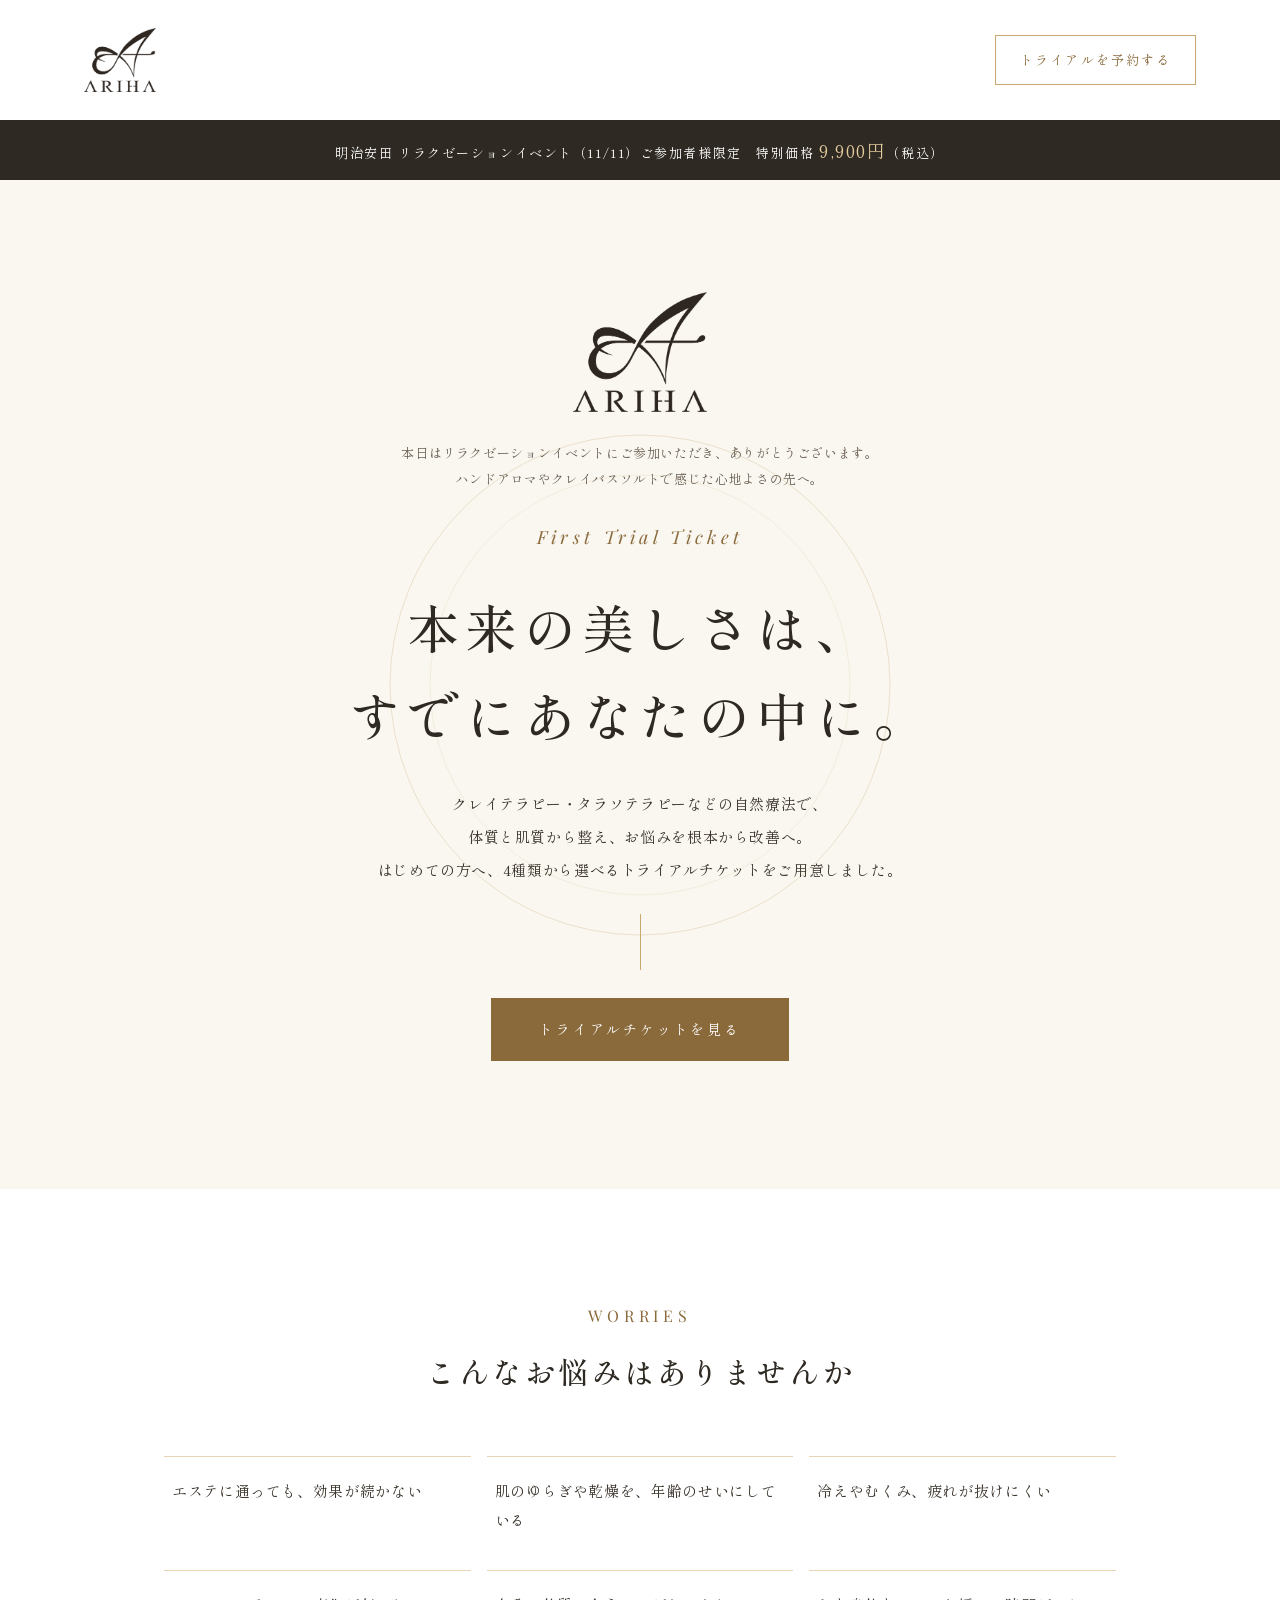
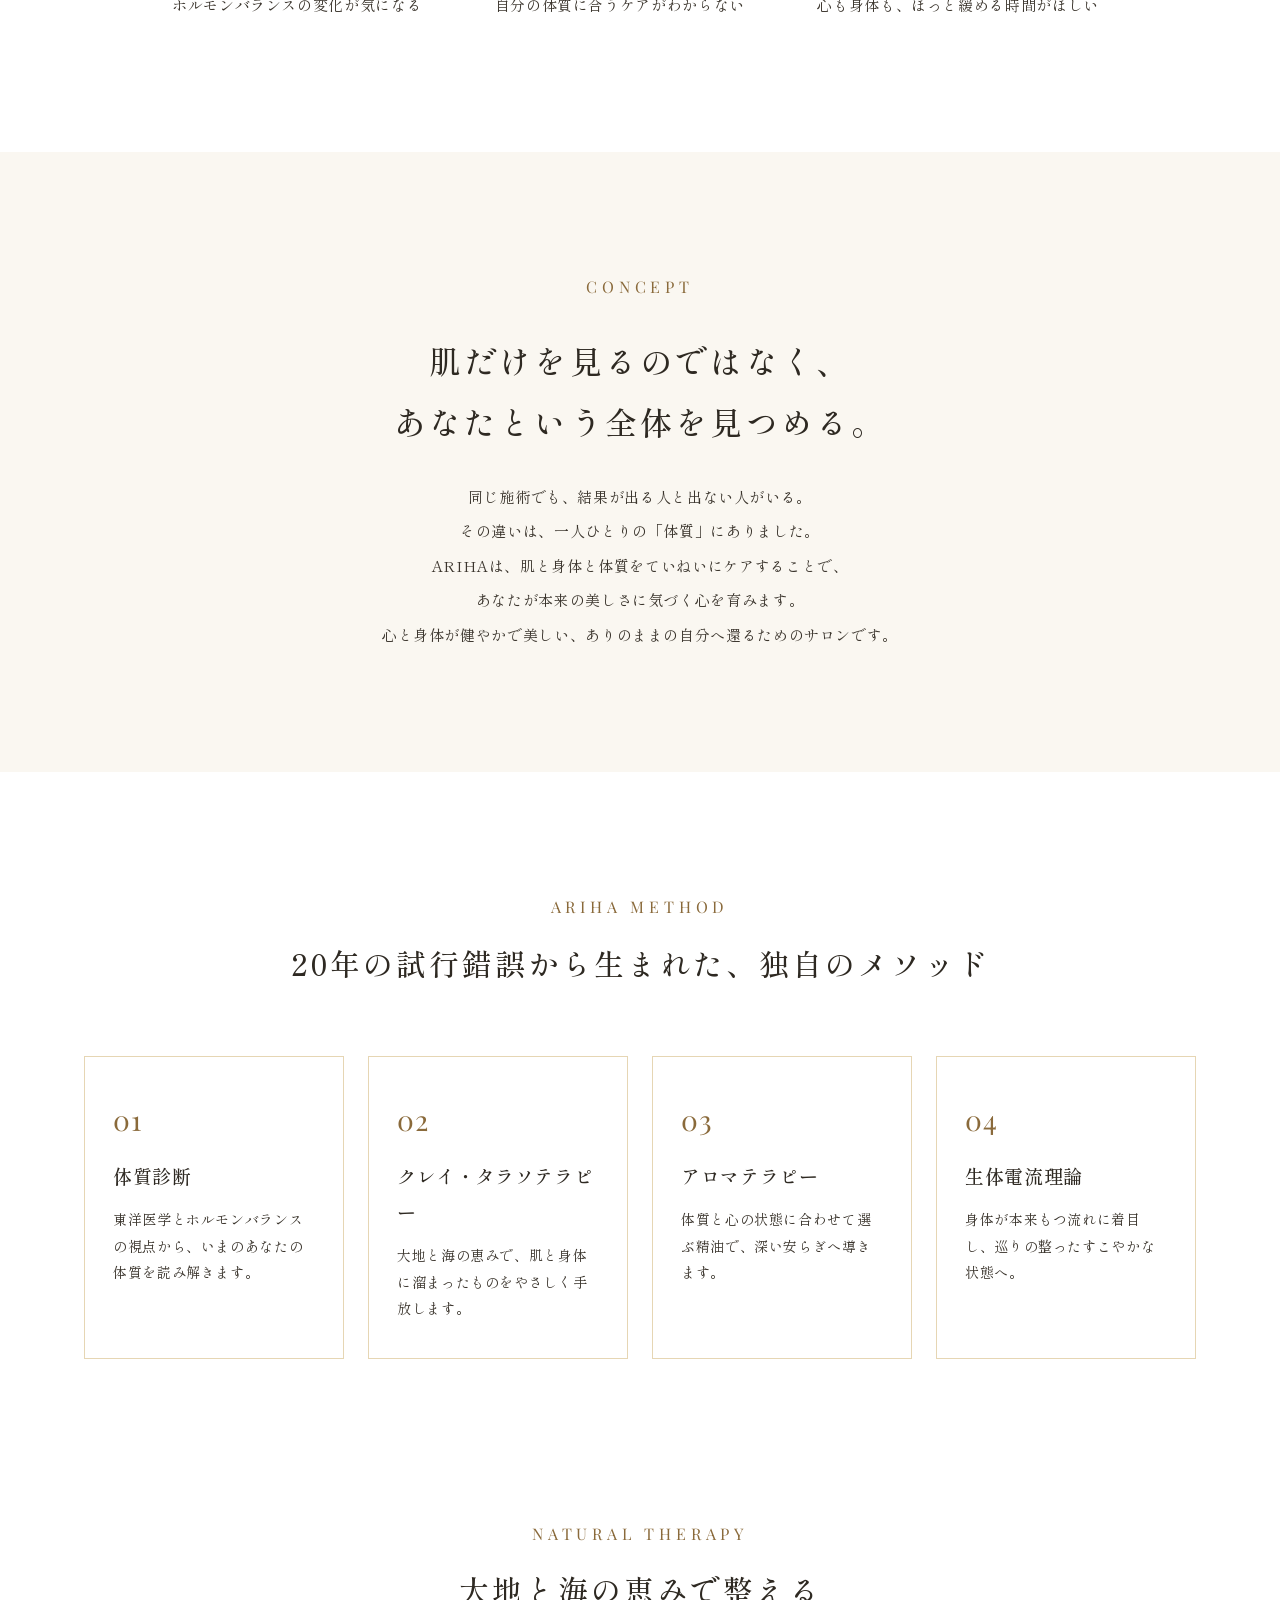
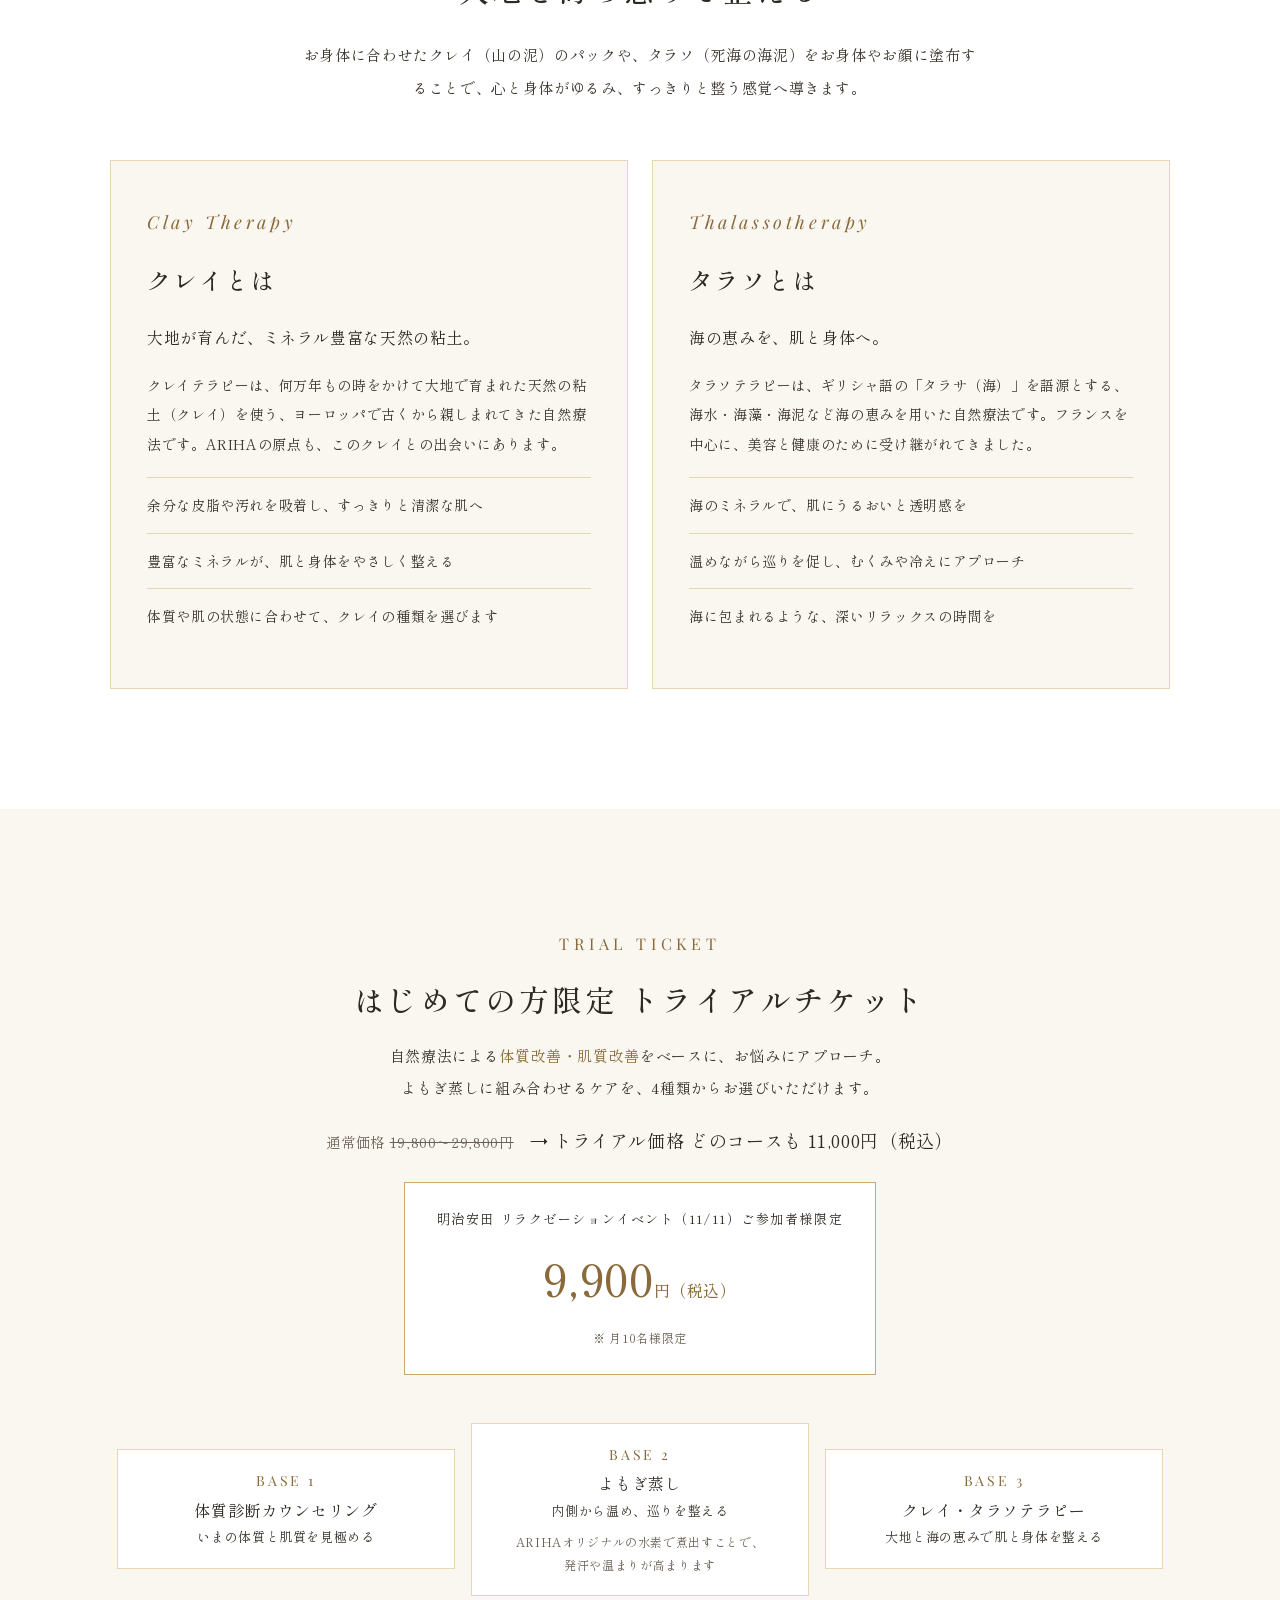
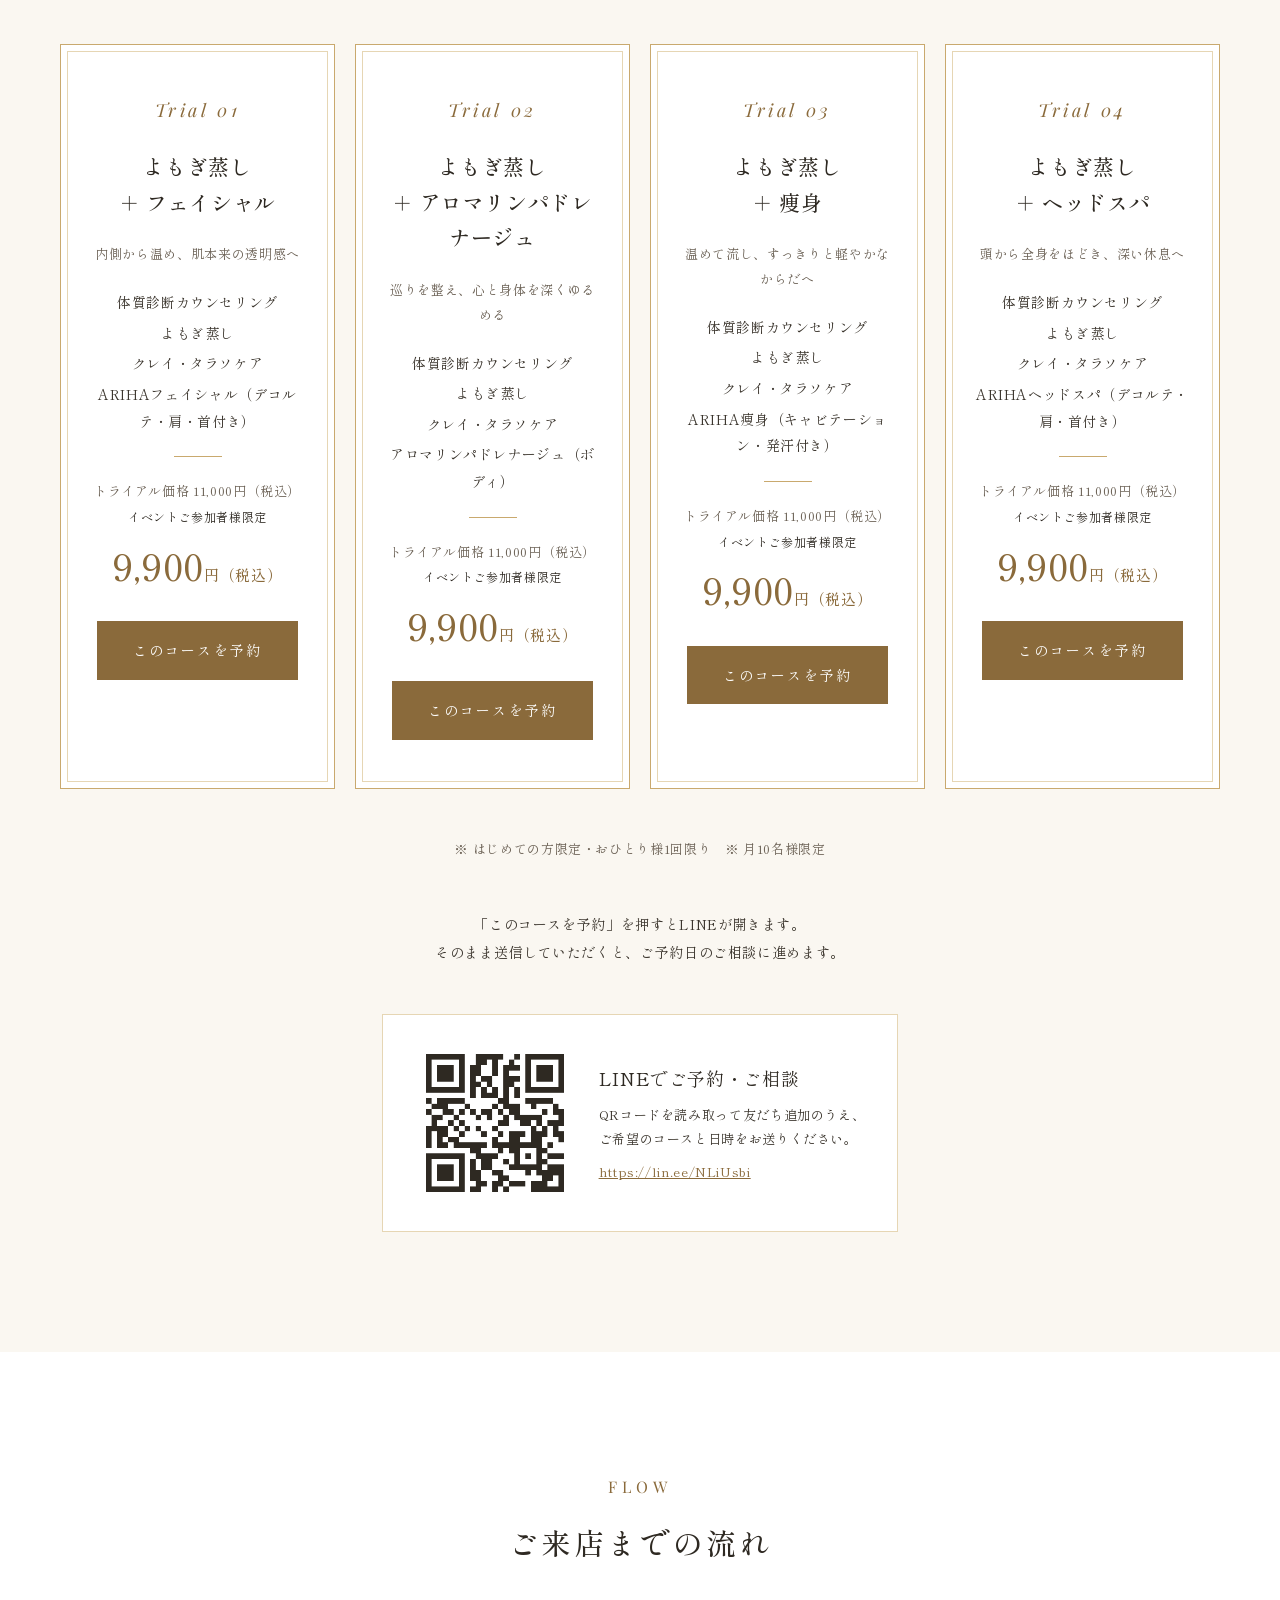
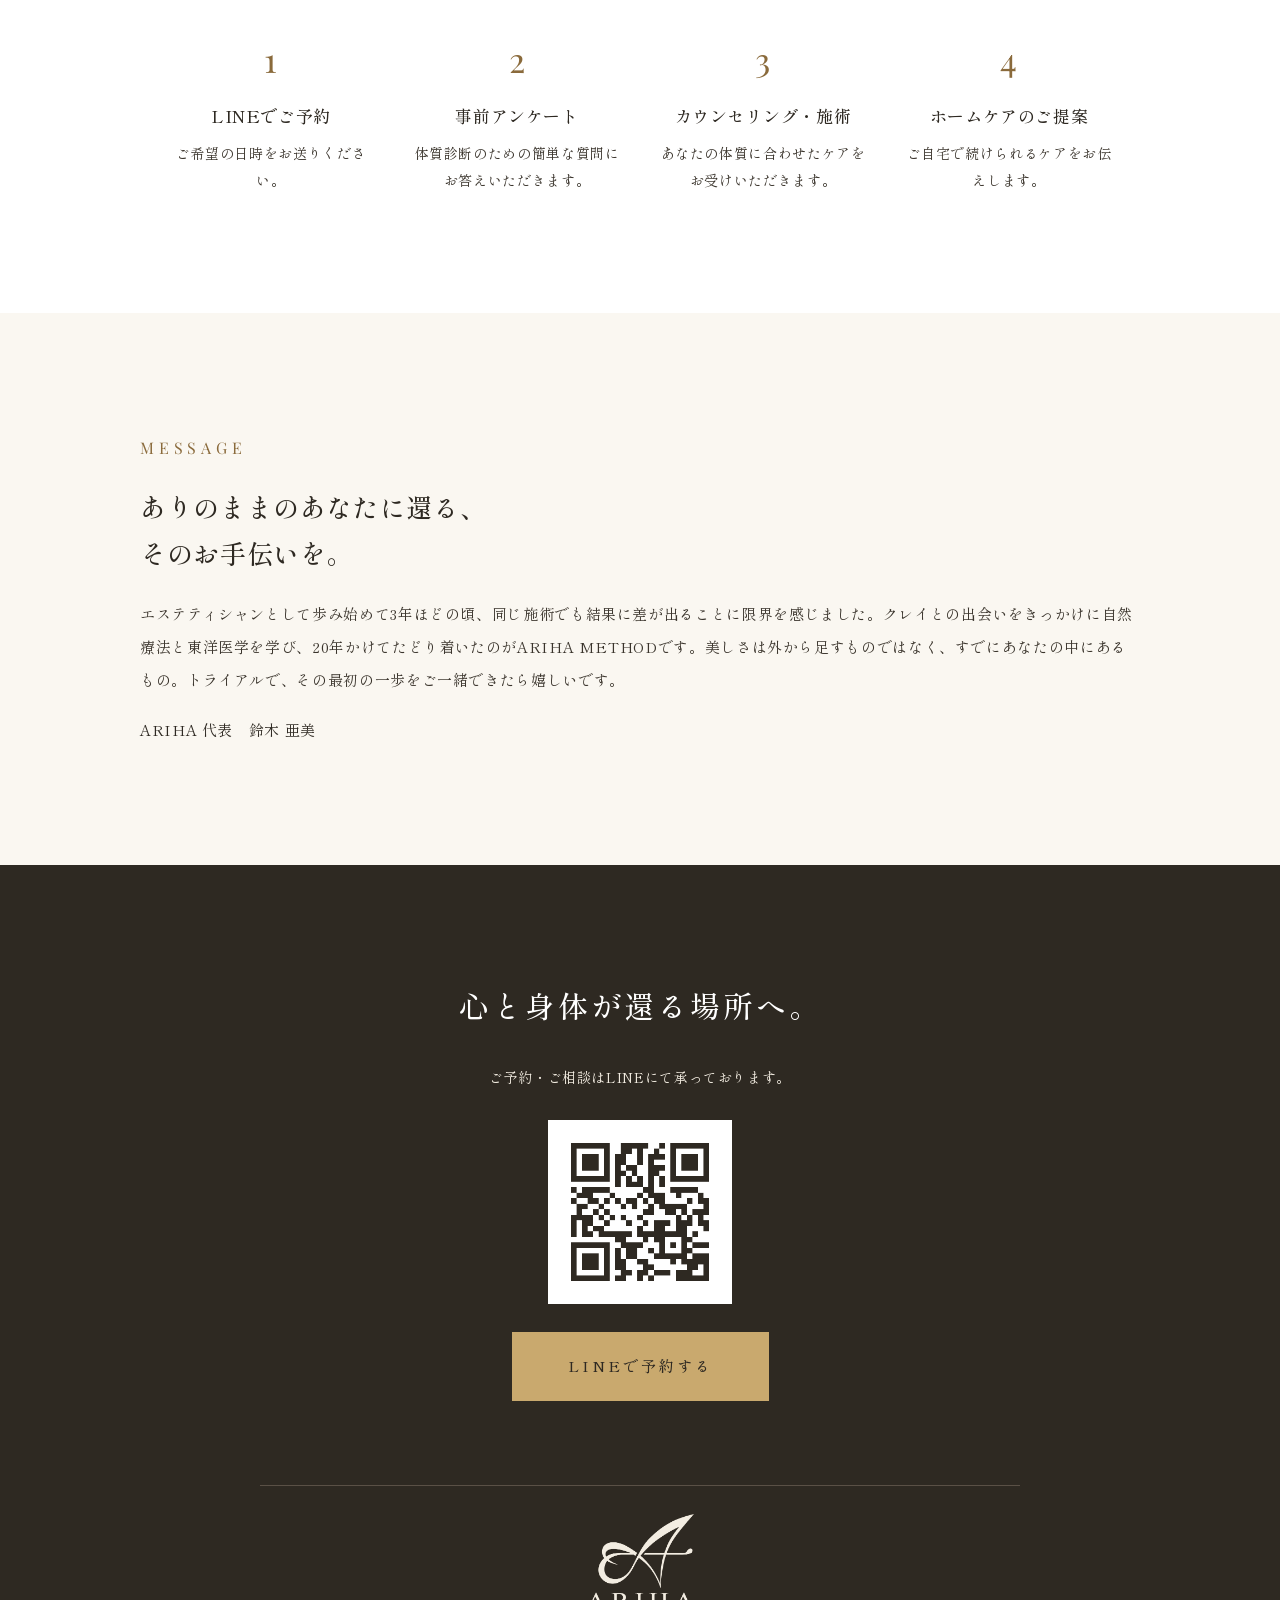
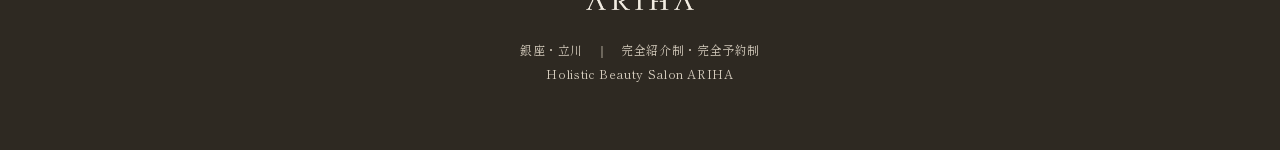
==== trial/index.html @ eb005305 "Trial LP: add yomogi hydrogen note Co-Authored-By: Claude Opus 5.5 <noreply@anthropic.com> Claude-Se" ====
<!doctype html>
<html lang="ja">
<head>
<meta charset="utf-8">
<meta name="viewport" content="width=device-width, initial-scale=1">
<meta name="robots" content="noindex">
<title>ARIHA トライアルチケット｜よもぎ蒸し＆トリートメント</title>
<meta name="description" content="クレイテラピー・タラソテラピーなどの自然療法で体質と肌質から整える、ホリスティックビューティーサロンARIHAのトライアルチケット。">
<link rel="preconnect" href="https://fonts.googleapis.com">
<link rel="stylesheet" href="https://fonts.googleapis.com/css2?family=Playfair+Display:ital,wght@0,400;0,500;1,400&amp;family=Shippori+Mincho:wght@400;500;600&amp;family=Noto+Sans+JP:wght@300;400;500&amp;display=swap">
<style>
body{margin:0;background:#FFFFFF}
a{color:#8A6A3B}a:hover{color:#6E5430}
</style>
<style>html{scroll-behavior:smooth}img{max-width:100%}</style>
</head>
<body>
<div style="width: 100%; background: #FFFFFF; color: #3A342C; font-family: 'Shippori Mincho', serif; font-weight: 400; line-height: 1.9; letter-spacing: 0.04em">

<!-- Header -->
<header style="display: flex; justify-content: space-between; align-items: center; flex-wrap: wrap; gap: 16px; max-width: 1160px; margin: 0 auto; padding: 28px 24px; box-sizing: border-box">
<img src="logo-warmblack.png" alt="ARIHA" style="height: 64px; width: auto">
<a href="#ticket" style="font-size: 13px; letter-spacing: 0.16em; text-decoration: none; color: #8A6A3B; border: 1px solid #C9A96E; padding: 12px 24px; min-height: 44px; box-sizing: border-box; display: inline-flex; align-items: center">トライアルを予約する</a>
</header>

<!-- Event band -->
<div style="background: #2E2922; color: #FFFFFF; padding: 14px 24px; text-align: center; font-size: 13px; letter-spacing: 0.12em; line-height: 1.8">明治安田 リラクゼーションイベント（11/11）ご参加者様限定　特別価格 <span style="font-family: 'Shippori Mincho', serif; font-size: 18px; color: #E3CC9C">9,900円</span>（税込）</div>

<!-- Hero -->
<section style="background: #FAF7F1; padding: 112px 24px 128px; text-align: center; position: relative; overflow: hidden">
<svg aria-hidden="true" width="520" height="520" viewBox="0 0 520 520" style="position: absolute; left: 50%; top: 50%; transform: translate(-50%, -50%); opacity: 0.55">
<circle cx="260" cy="260" r="250" fill="none" stroke="#D9C49A" stroke-width="0.8"></circle>
<circle cx="260" cy="260" r="210" fill="none" stroke="#E6D6B4" stroke-width="0.6"></circle>
</svg>
<div style="position: relative; display: flex; flex-direction: column; align-items: center; gap: 28px; max-width: 760px; margin: 0 auto">
<img src="logo-warmblack.png" alt="" aria-hidden="true" style="height: 120px; width: auto">
<p style="margin: 0; font-size: 13px; line-height: 2; color: #6B6155">本日はリラクゼーションイベントにご参加いただき、ありがとうございます。<br>ハンドアロマやクレイバスソルトで感じた心地よさの先へ。</p>
<p style="margin: 0; font-family: 'Playfair Display', serif; font-style: italic; font-size: 18px; letter-spacing: 0.24em; color: #8A6A3B">First Trial Ticket</p>
<h1 style="margin: 0; font-family: 'Shippori Mincho', serif; font-weight: 500; font-size: clamp(30px, 5vw, 52px); line-height: 1.7; letter-spacing: 0.12em; color: #2E2922">本来の美しさは、<br>すでにあなたの中に。</h1>
<p style="margin: 0; font-size: 15px; line-height: 2.2; max-width: 560px">クレイテラピー・タラソテラピーなどの自然療法で、<br>体質と肌質から整え、お悩みを根本から改善へ。<br>はじめての方へ、4種類から選べるトライアルチケットをご用意しました。</p>
<div style="width: 1px; height: 56px; background: #C9A96E"></div>
<a href="#ticket" style="background: #8A6A3B; color: #FFFFFF; text-decoration: none; font-size: 14px; letter-spacing: 0.2em; padding: 18px 48px; min-height: 44px; box-sizing: border-box; display: inline-flex; align-items: center">トライアルチケットを見る</a>
</div>
</section>

<!-- Worries -->
<section style="padding: 112px 24px; max-width: 1000px; margin: 0 auto; box-sizing: border-box">
<div style="text-align: center; display: flex; flex-direction: column; align-items: center; gap: 12px; margin-bottom: 56px">
<p style="margin: 0; font-family: 'Playfair Display', serif; font-size: 16px; letter-spacing: 0.3em; color: #8A6A3B">WORRIES</p>
<h2 style="margin: 0; font-family: 'Shippori Mincho', serif; font-weight: 500; font-size: clamp(22px, 3vw, 30px); letter-spacing: 0.1em; color: #2E2922">こんなお悩みはありませんか</h2>
</div>
<div style="display: grid; grid-template-columns: repeat(auto-fit, minmax(260px, 1fr)); gap: 16px">
<div style="border-top: 1px solid #E6D6B4; padding: 20px 8px; font-size: 15px">エステに通っても、効果が続かない</div>
<div style="border-top: 1px solid #E6D6B4; padding: 20px 8px; font-size: 15px">肌のゆらぎや乾燥を、年齢のせいにしている</div>
<div style="border-top: 1px solid #E6D6B4; padding: 20px 8px; font-size: 15px">冷えやむくみ、疲れが抜けにくい</div>
<div style="border-top: 1px solid #E6D6B4; padding: 20px 8px; font-size: 15px">ホルモンバランスの変化が気になる</div>
<div style="border-top: 1px solid #E6D6B4; padding: 20px 8px; font-size: 15px">自分の体質に合うケアがわからない</div>
<div style="border-top: 1px solid #E6D6B4; padding: 20px 8px; font-size: 15px">心も身体も、ほっと緩める時間がほしい</div>
</div>
</section>

<!-- Concept -->
<section style="background: #FAF7F1; padding: 120px 24px">
<div style="max-width: 760px; margin: 0 auto; text-align: center; display: flex; flex-direction: column; align-items: center; gap: 28px">
<p style="margin: 0; font-family: 'Playfair Display', serif; font-size: 16px; letter-spacing: 0.3em; color: #8A6A3B">CONCEPT</p>
<h2 style="margin: 0; font-family: 'Shippori Mincho', serif; font-weight: 500; font-size: clamp(22px, 3vw, 32px); line-height: 1.9; letter-spacing: 0.1em; color: #2E2922">肌だけを見るのではなく、<br>あなたという全体を見つめる。</h2>
<p style="margin: 0; font-size: 15px; line-height: 2.3">同じ施術でも、結果が出る人と出ない人がいる。<br>その違いは、一人ひとりの「体質」にありました。<br>ARIHAは、肌と身体と体質をていねいにケアすることで、<br>あなたが本来の美しさに気づく心を育みます。<br>心と身体が健やかで美しい、ありのままの自分へ還るためのサロンです。</p>
</div>
</section>

<!-- Method -->
<section style="padding: 120px 24px; max-width: 1160px; margin: 0 auto; box-sizing: border-box">
<div style="text-align: center; display: flex; flex-direction: column; align-items: center; gap: 12px; margin-bottom: 64px">
<p style="margin: 0; font-family: 'Playfair Display', serif; font-size: 16px; letter-spacing: 0.3em; color: #8A6A3B">ARIHA METHOD</p>
<h2 style="margin: 0; font-family: 'Shippori Mincho', serif; font-weight: 500; font-size: clamp(22px, 3vw, 30px); letter-spacing: 0.1em; color: #2E2922">20年の試行錯誤から生まれた、独自のメソッド</h2>
</div>
<div style="display: grid; grid-template-columns: repeat(auto-fit, minmax(240px, 1fr)); gap: 24px">
<div style="border: 1px solid #E6D6B4; padding: 36px 28px; display: flex; flex-direction: column; gap: 12px">
<p style="margin: 0; font-family: 'Playfair Display', serif; font-size: 28px; color: #8A6A3B">01</p>
<h3 style="margin: 0; font-family: 'Shippori Mincho', serif; font-weight: 500; font-size: 19px; color: #2E2922">体質診断</h3>
<p style="margin: 0; font-size: 14px">東洋医学とホルモンバランスの視点から、いまのあなたの体質を読み解きます。</p>
</div>
<div style="border: 1px solid #E6D6B4; padding: 36px 28px; display: flex; flex-direction: column; gap: 12px">
<p style="margin: 0; font-family: 'Playfair Display', serif; font-size: 28px; color: #8A6A3B">02</p>
<h3 style="margin: 0; font-family: 'Shippori Mincho', serif; font-weight: 500; font-size: 19px; color: #2E2922">クレイ・タラソテラピー</h3>
<p style="margin: 0; font-size: 14px">大地と海の恵みで、肌と身体に溜まったものをやさしく手放します。</p>
</div>
<div style="border: 1px solid #E6D6B4; padding: 36px 28px; display: flex; flex-direction: column; gap: 12px">
<p style="margin: 0; font-family: 'Playfair Display', serif; font-size: 28px; color: #8A6A3B">03</p>
<h3 style="margin: 0; font-family: 'Shippori Mincho', serif; font-weight: 500; font-size: 19px; color: #2E2922">アロマテラピー</h3>
<p style="margin: 0; font-size: 14px">体質と心の状態に合わせて選ぶ精油で、深い安らぎへ導きます。</p>
</div>
<div style="border: 1px solid #E6D6B4; padding: 36px 28px; display: flex; flex-direction: column; gap: 12px">
<p style="margin: 0; font-family: 'Playfair Display', serif; font-size: 28px; color: #8A6A3B">04</p>
<h3 style="margin: 0; font-family: 'Shippori Mincho', serif; font-weight: 500; font-size: 19px; color: #2E2922">生体電流理論</h3>
<p style="margin: 0; font-size: 14px">身体が本来もつ流れに着目し、巡りの整ったすこやかな状態へ。</p>
</div>
</div>
</section>

<!-- Natural therapy -->
<section style="background: #FFFFFF; padding: 40px 24px 120px">
<div style="max-width: 1060px; margin: 0 auto; display: flex; flex-direction: column; gap: 56px">
<div style="text-align: center; display: flex; flex-direction: column; align-items: center; gap: 12px">
<p style="margin: 0; font-family: 'Playfair Display', serif; font-size: 16px; letter-spacing: 0.3em; color: #8A6A3B">NATURAL THERAPY</p>
<h2 style="margin: 0; font-family: 'Shippori Mincho', serif; font-weight: 500; font-size: clamp(22px, 3vw, 30px); letter-spacing: 0.1em; color: #2E2922">大地と海の恵みで整える</h2>
<p style="margin: 8px 0 0; font-size: 15px; line-height: 2.2; max-width: 680px">お身体に合わせたクレイ（山の泥）のパックや、タラソ（死海の海泥）をお身体やお顔に塗布することで、心と身体がゆるみ、すっきりと整う感覚へ導きます。</p>
</div>
<div style="display: flex; flex-wrap: wrap; gap: 24px">
<div style="flex: 1 1 320px; min-width: 0; border: 1px solid #E6D6B4; background: #FAF7F1; padding: 44px 36px; box-sizing: border-box; display: flex; flex-direction: column; gap: 18px">
<p style="margin: 0; font-family: 'Playfair Display', serif; font-style: italic; font-size: 18px; letter-spacing: 0.2em; color: #8A6A3B">Clay Therapy</p>
<h3 style="margin: 0; font-family: 'Shippori Mincho', serif; font-weight: 500; font-size: 24px; letter-spacing: 0.08em; color: #2E2922">クレイとは</h3>
<p style="margin: 0; font-family: 'Shippori Mincho', serif; font-size: 16px; line-height: 2; color: #2E2922">大地が育んだ、ミネラル豊富な天然の粘土。</p>
<p style="margin: 0; font-size: 14px; line-height: 2.1">クレイテラピーは、何万年もの時をかけて大地で育まれた天然の粘土（クレイ）を使う、ヨーロッパで古くから親しまれてきた自然療法です。ARIHAの原点も、このクレイとの出会いにあります。</p>
<ul style="margin: 0; padding: 0; list-style: none">
<li style="padding: 14px 0; border-top: 1px solid #E6D6B4; font-size: 14px">余分な皮脂や汚れを吸着し、すっきりと清潔な肌へ</li>
<li style="padding: 14px 0; border-top: 1px solid #E6D6B4; font-size: 14px">豊富なミネラルが、肌と身体をやさしく整える</li>
<li style="padding: 14px 0; border-top: 1px solid #E6D6B4; font-size: 14px">体質や肌の状態に合わせて、クレイの種類を選びます</li>
</ul>
</div>
<div style="flex: 1 1 320px; min-width: 0; border: 1px solid #E6D6B4; background: #FAF7F1; padding: 44px 36px; box-sizing: border-box; display: flex; flex-direction: column; gap: 18px">
<p style="margin: 0; font-family: 'Playfair Display', serif; font-style: italic; font-size: 18px; letter-spacing: 0.2em; color: #8A6A3B">Thalassotherapy</p>
<h3 style="margin: 0; font-family: 'Shippori Mincho', serif; font-weight: 500; font-size: 24px; letter-spacing: 0.08em; color: #2E2922">タラソとは</h3>
<p style="margin: 0; font-family: 'Shippori Mincho', serif; font-size: 16px; line-height: 2; color: #2E2922">海の恵みを、肌と身体へ。</p>
<p style="margin: 0; font-size: 14px; line-height: 2.1">タラソテラピーは、ギリシャ語の「タラサ（海）」を語源とする、海水・海藻・海泥など海の恵みを用いた自然療法です。フランスを中心に、美容と健康のために受け継がれてきました。</p>
<ul style="margin: 0; padding: 0; list-style: none">
<li style="padding: 14px 0; border-top: 1px solid #E6D6B4; font-size: 14px">海のミネラルで、肌にうるおいと透明感を</li>
<li style="padding: 14px 0; border-top: 1px solid #E6D6B4; font-size: 14px">温めながら巡りを促し、むくみや冷えにアプローチ</li>
<li style="padding: 14px 0; border-top: 1px solid #E6D6B4; font-size: 14px">海に包まれるような、深いリラックスの時間を</li>
</ul>
</div>
</div>
</div>
</section>

<!-- Ticket -->
<section id="ticket" style="background: #FAF7F1; padding: 120px 24px">
<div style="max-width: 1160px; margin: 0 auto; display: flex; flex-direction: column; align-items: center; gap: 48px">
<div style="text-align: center; display: flex; flex-direction: column; align-items: center; gap: 12px">
<p style="margin: 0; font-family: 'Playfair Display', serif; font-size: 16px; letter-spacing: 0.3em; color: #8A6A3B">TRIAL TICKET</p>
<h2 style="margin: 0; font-family: 'Shippori Mincho', serif; font-weight: 500; font-size: clamp(22px, 3vw, 30px); letter-spacing: 0.1em; color: #2E2922">はじめての方限定 トライアルチケット</h2>
<p style="margin: 0; font-size: 15px; line-height: 2.1; text-align: center">自然療法による<span style="color: #8A6A3B">体質改善・肌質改善</span>をベースに、お悩みにアプローチ。<br>よもぎ蒸しに組み合わせるケアを、4種類からお選びいただけます。</p>
<div style="display: flex; flex-wrap: wrap; justify-content: center; align-items: baseline; gap: 8px 16px; margin-top: 8px">
<span style="font-size: 14px; color: #6B6155">通常価格 <span style="text-decoration: line-through">19,800〜29,800円</span></span>
<span style="font-family: 'Shippori Mincho', serif; font-size: 18px; color: #2E2922">→ トライアル価格 どのコースも 11,000円（税込）</span>
</div>
<div style="background: #FFFFFF; border: 1px solid #C9A96E; padding: 24px 32px; margin-top: 12px; display: flex; flex-direction: column; align-items: center; gap: 6px">
<span style="font-size: 13px; letter-spacing: 0.12em; color: #2E2922">明治安田 リラクゼーションイベント（11/11）ご参加者様限定</span>
<span style="font-family: 'Shippori Mincho', serif; font-size: 44px; font-weight: 500; color: #8A6A3B">9,900<span style="font-size: 16px">円（税込）</span></span>
<span style="font-size: 12px; color: #6B6155">※ 月10名様限定</span>
</div>
</div>
<div style="width: 100%; display: flex; flex-wrap: wrap; justify-content: center; align-items: center; gap: 16px">
<div style="background: #FFFFFF; border: 1px solid #E6D6B4; padding: 18px 28px; text-align: center; flex: 1 1 200px; max-width: 280px"><p style="margin: 0; font-family: 'Playfair Display', serif; font-size: 14px; letter-spacing: 0.2em; color: #8A6A3B">BASE 1</p><p style="margin: 0; font-family: 'Shippori Mincho', serif; font-size: 16px; color: #2E2922">体質診断カウンセリング</p><p style="margin: 0; font-size: 13px">いまの体質と肌質を見極める</p></div>
<div style="background: #FFFFFF; border: 1px solid #E6D6B4; padding: 18px 28px; text-align: center; flex: 1 1 200px; max-width: 280px"><p style="margin: 0; font-family: 'Playfair Display', serif; font-size: 14px; letter-spacing: 0.2em; color: #8A6A3B">BASE 2</p><p style="margin: 0; font-family: 'Shippori Mincho', serif; font-size: 16px; color: #2E2922">よもぎ蒸し</p><p style="margin: 0; font-size: 13px">内側から温め、巡りを整える</p><p style="margin: 8px 0 0; font-size: 12px; line-height: 1.9; color: #6B6155">ARIHAオリジナルの水素で煮出すことで、<br>発汗や温まりが高まります</p></div>
<div style="background: #FFFFFF; border: 1px solid #E6D6B4; padding: 18px 28px; text-align: center; flex: 1 1 200px; max-width: 280px"><p style="margin: 0; font-family: 'Playfair Display', serif; font-size: 14px; letter-spacing: 0.2em; color: #8A6A3B">BASE 3</p><p style="margin: 0; font-family: 'Shippori Mincho', serif; font-size: 16px; color: #2E2922">クレイ・タラソテラピー</p><p style="margin: 0; font-size: 13px">大地と海の恵みで肌と身体を整える</p></div>
</div>
<div style="width: 100%; display: grid; grid-template-columns: repeat(auto-fit, minmax(240px, 1fr)); gap: 20px">
<div style="background: #FFFFFF; border: 1px solid #C9A96E; outline: 1px solid #E6D6B4; outline-offset: -8px; padding: 48px 28px; box-sizing: border-box; display: flex; flex-direction: column; align-items: center; gap: 22px; text-align: center">
<p style="margin: 0; font-family: 'Playfair Display', serif; font-style: italic; font-size: 18px; letter-spacing: 0.2em; color: #8A6A3B">Trial 01</p>
<h3 style="margin: 0; font-family: 'Shippori Mincho', serif; font-weight: 500; font-size: 21px; line-height: 1.7; color: #2E2922">よもぎ蒸し<br>＋ フェイシャル</h3>
<p style="margin: 0; font-size: 13px; color: #6B6155">内側から温め、肌本来の透明感へ</p>
<div style="display: flex; flex-direction: column; gap: 4px; font-size: 14px">
<span>体質診断カウンセリング</span>
<span>よもぎ蒸し</span>
<span>クレイ・タラソケア</span>
<span>ARIHAフェイシャル（デコルテ・肩・首付き）</span>
</div>
<div style="width: 48px; height: 1px; background: #C9A96E"></div>
<div style="display: flex; flex-direction: column; align-items: center; gap: 2px">
<span style="font-size: 13px; color: #6B6155">トライアル価格 11,000円（税込）</span>
<span style="font-size: 12px; color: #2E2922">イベントご参加者様限定</span>
<span style="font-family: 'Shippori Mincho', serif; font-size: 36px; font-weight: 500; color: #8A6A3B">9,900<span style="font-size: 15px">円（税込）</span></span>
</div>
<a href="https://line.me/R/oaMessage/%40oql6655u/?%E3%80%90%E3%83%88%E3%83%A9%E3%82%A4%E3%82%A2%E3%83%AB%E4%BA%88%E7%B4%84%E5%B8%8C%E6%9C%9B%E3%80%91%E3%82%88%E3%82%82%E3%81%8E%E8%92%B8%E3%81%97%EF%BC%8B%E3%83%95%E3%82%A7%E3%82%A4%E3%82%B7%E3%83%A3%E3%83%AB%0A%E3%81%94%E5%B8%8C%E6%9C%9B%E6%97%A5%E6%99%82%EF%BC%9A" style="background: #8A6A3B; color: #FFFFFF; text-decoration: none; font-size: 14px; letter-spacing: 0.16em; padding: 16px 36px; min-height: 44px; box-sizing: border-box; display: inline-flex; align-items: center">このコースを予約</a>
</div>
<div style="background: #FFFFFF; border: 1px solid #C9A96E; outline: 1px solid #E6D6B4; outline-offset: -8px; padding: 48px 28px; box-sizing: border-box; display: flex; flex-direction: column; align-items: center; gap: 22px; text-align: center">
<p style="margin: 0; font-family: 'Playfair Display', serif; font-style: italic; font-size: 18px; letter-spacing: 0.2em; color: #8A6A3B">Trial 02</p>
<h3 style="margin: 0; font-family: 'Shippori Mincho', serif; font-weight: 500; font-size: 21px; line-height: 1.7; color: #2E2922">よもぎ蒸し<br>＋ アロマリンパドレナージュ</h3>
<p style="margin: 0; font-size: 13px; color: #6B6155">巡りを整え、心と身体を深くゆるめる</p>
<div style="display: flex; flex-direction: column; gap: 4px; font-size: 14px">
<span>体質診断カウンセリング</span>
<span>よもぎ蒸し</span>
<span>クレイ・タラソケア</span>
<span>アロマリンパドレナージュ（ボディ）</span>
</div>
<div style="width: 48px; height: 1px; background: #C9A96E"></div>
<div style="display: flex; flex-direction: column; align-items: center; gap: 2px">
<span style="font-size: 13px; color: #6B6155">トライアル価格 11,000円（税込）</span>
<span style="font-size: 12px; color: #2E2922">イベントご参加者様限定</span>
<span style="font-family: 'Shippori Mincho', serif; font-size: 36px; font-weight: 500; color: #8A6A3B">9,900<span style="font-size: 15px">円（税込）</span></span>
</div>
<a href="https://line.me/R/oaMessage/%40oql6655u/?%E3%80%90%E3%83%88%E3%83%A9%E3%82%A4%E3%82%A2%E3%83%AB%E4%BA%88%E7%B4%84%E5%B8%8C%E6%9C%9B%E3%80%91%E3%82%88%E3%82%82%E3%81%8E%E8%92%B8%E3%81%97%EF%BC%8B%E3%82%A2%E3%83%AD%E3%83%9E%E3%83%AA%E3%83%B3%E3%83%91%E3%83%89%E3%83%AC%E3%83%8A%E3%83%BC%E3%82%B8%E3%83%A5%0A%E3%81%94%E5%B8%8C%E6%9C%9B%E6%97%A5%E6%99%82%EF%BC%9A" style="background: #8A6A3B; color: #FFFFFF; text-decoration: none; font-size: 14px; letter-spacing: 0.16em; padding: 16px 36px; min-height: 44px; box-sizing: border-box; display: inline-flex; align-items: center">このコースを予約</a>
</div>
<div style="background: #FFFFFF; border: 1px solid #C9A96E; outline: 1px solid #E6D6B4; outline-offset: -8px; padding: 48px 28px; box-sizing: border-box; display: flex; flex-direction: column; align-items: center; gap: 22px; text-align: center">
<p style="margin: 0; font-family: 'Playfair Display', serif; font-style: italic; font-size: 18px; letter-spacing: 0.2em; color: #8A6A3B">Trial 03</p>
<h3 style="margin: 0; font-family: 'Shippori Mincho', serif; font-weight: 500; font-size: 21px; line-height: 1.7; color: #2E2922">よもぎ蒸し<br>＋ 痩身</h3>
<p style="margin: 0; font-size: 13px; color: #6B6155">温めて流し、すっきりと軽やかなからだへ</p>
<div style="display: flex; flex-direction: column; gap: 4px; font-size: 14px">
<span>体質診断カウンセリング</span>
<span>よもぎ蒸し</span>
<span>クレイ・タラソケア</span>
<span>ARIHA痩身（キャビテーション・発汗付き）</span>
</div>
<div style="width: 48px; height: 1px; background: #C9A96E"></div>
<div style="display: flex; flex-direction: column; align-items: center; gap: 2px">
<span style="font-size: 13px; color: #6B6155">トライアル価格 11,000円（税込）</span>
<span style="font-size: 12px; color: #2E2922">イベントご参加者様限定</span>
<span style="font-family: 'Shippori Mincho', serif; font-size: 36px; font-weight: 500; color: #8A6A3B">9,900<span style="font-size: 15px">円（税込）</span></span>
</div>
<a href="https://line.me/R/oaMessage/%40oql6655u/?%E3%80%90%E3%83%88%E3%83%A9%E3%82%A4%E3%82%A2%E3%83%AB%E4%BA%88%E7%B4%84%E5%B8%8C%E6%9C%9B%E3%80%91%E3%82%88%E3%82%82%E3%81%8E%E8%92%B8%E3%81%97%EF%BC%8B%E7%97%A9%E8%BA%AB%0A%E3%81%94%E5%B8%8C%E6%9C%9B%E6%97%A5%E6%99%82%EF%BC%9A" style="background: #8A6A3B; color: #FFFFFF; text-decoration: none; font-size: 14px; letter-spacing: 0.16em; padding: 16px 36px; min-height: 44px; box-sizing: border-box; display: inline-flex; align-items: center">このコースを予約</a>
</div>
<div style="background: #FFFFFF; border: 1px solid #C9A96E; outline: 1px solid #E6D6B4; outline-offset: -8px; padding: 48px 28px; box-sizing: border-box; display: flex; flex-direction: column; align-items: center; gap: 22px; text-align: center">
<p style="margin: 0; font-family: 'Playfair Display', serif; font-style: italic; font-size: 18px; letter-spacing: 0.2em; color: #8A6A3B">Trial 04</p>
<h3 style="margin: 0; font-family: 'Shippori Mincho', serif; font-weight: 500; font-size: 21px; line-height: 1.7; color: #2E2922">よもぎ蒸し<br>＋ ヘッドスパ</h3>
<p style="margin: 0; font-size: 13px; color: #6B6155">頭から全身をほどき、深い休息へ</p>
<div style="display: flex; flex-direction: column; gap: 4px; font-size: 14px">
<span>体質診断カウンセリング</span>
<span>よもぎ蒸し</span>
<span>クレイ・タラソケア</span>
<span>ARIHAヘッドスパ（デコルテ・肩・首付き）</span>
</div>
<div style="width: 48px; height: 1px; background: #C9A96E"></div>
<div style="display: flex; flex-direction: column; align-items: center; gap: 2px">
<span style="font-size: 13px; color: #6B6155">トライアル価格 11,000円（税込）</span>
<span style="font-size: 12px; color: #2E2922">イベントご参加者様限定</span>
<span style="font-family: 'Shippori Mincho', serif; font-size: 36px; font-weight: 500; color: #8A6A3B">9,900<span style="font-size: 15px">円（税込）</span></span>
</div>
<a href="https://line.me/R/oaMessage/%40oql6655u/?%E3%80%90%E3%83%88%E3%83%A9%E3%82%A4%E3%82%A2%E3%83%AB%E4%BA%88%E7%B4%84%E5%B8%8C%E6%9C%9B%E3%80%91%E3%82%88%E3%82%82%E3%81%8E%E8%92%B8%E3%81%97%EF%BC%8B%E3%83%98%E3%83%83%E3%83%89%E3%82%B9%E3%83%91%0A%E3%81%94%E5%B8%8C%E6%9C%9B%E6%97%A5%E6%99%82%EF%BC%9A" style="background: #8A6A3B; color: #FFFFFF; text-decoration: none; font-size: 14px; letter-spacing: 0.16em; padding: 16px 36px; min-height: 44px; box-sizing: border-box; display: inline-flex; align-items: center">このコースを予約</a>
</div>
</div>
<p style="margin: 0; font-size: 13px; color: #6B6155; text-align: center">※ はじめての方限定・おひとり様1回限り　※ 月10名様限定</p>
<p style="margin: 0; font-size: 14px; text-align: center; line-height: 2">「このコースを予約」を押すとLINEが開きます。<br>そのまま送信していただくと、ご予約日のご相談に進めます。</p>
<div style="background: #FFFFFF; border: 1px solid #E6D6B4; padding: 28px 32px; display: flex; flex-wrap: wrap; align-items: center; justify-content: center; gap: 24px">
<img src="line-qr.png" alt="ARIHA LINE予約用QRコード" style="width: 160px; height: 160px">
<div style="display: flex; flex-direction: column; gap: 8px; text-align: left">
<p style="margin: 0; font-family: 'Shippori Mincho', serif; font-size: 18px; color: #2E2922">LINEでご予約・ご相談</p>
<p style="margin: 0; font-size: 13px">QRコードを読み取って友だち追加のうえ、<br>ご希望のコースと日時をお送りください。</p>
<a href="https://lin.ee/NLiUsbi" style="font-size: 13px">https://lin.ee/NLiUsbi</a>
</div>
</div>
</div>
</section>

<!-- Flow -->
<section style="padding: 120px 24px; max-width: 1000px; margin: 0 auto; box-sizing: border-box">
<div style="text-align: center; display: flex; flex-direction: column; align-items: center; gap: 12px; margin-bottom: 56px">
<p style="margin: 0; font-family: 'Playfair Display', serif; font-size: 16px; letter-spacing: 0.3em; color: #8A6A3B">FLOW</p>
<h2 style="margin: 0; font-family: 'Shippori Mincho', serif; font-weight: 500; font-size: clamp(22px, 3vw, 30px); letter-spacing: 0.1em; color: #2E2922">ご来店までの流れ</h2>
</div>
<div style="display: grid; grid-template-columns: repeat(auto-fit, minmax(200px, 1fr)); gap: 32px">
<div style="display: flex; flex-direction: column; gap: 8px; text-align: center">
<p style="margin: 0; font-family: 'Playfair Display', serif; font-size: 34px; color: #8A6A3B">1</p>
<h3 style="margin: 0; font-family: 'Shippori Mincho', serif; font-weight: 500; font-size: 17px; color: #2E2922">LINEでご予約</h3>
<p style="margin: 0; font-size: 14px">ご希望の日時をお送りください。</p>
</div>
<div style="display: flex; flex-direction: column; gap: 8px; text-align: center">
<p style="margin: 0; font-family: 'Playfair Display', serif; font-size: 34px; color: #8A6A3B">2</p>
<h3 style="margin: 0; font-family: 'Shippori Mincho', serif; font-weight: 500; font-size: 17px; color: #2E2922">事前アンケート</h3>
<p style="margin: 0; font-size: 14px">体質診断のための簡単な質問にお答えいただきます。</p>
</div>
<div style="display: flex; flex-direction: column; gap: 8px; text-align: center">
<p style="margin: 0; font-family: 'Playfair Display', serif; font-size: 34px; color: #8A6A3B">3</p>
<h3 style="margin: 0; font-family: 'Shippori Mincho', serif; font-weight: 500; font-size: 17px; color: #2E2922">カウンセリング・施術</h3>
<p style="margin: 0; font-size: 14px">あなたの体質に合わせたケアをお受けいただきます。</p>
</div>
<div style="display: flex; flex-direction: column; gap: 8px; text-align: center">
<p style="margin: 0; font-family: 'Playfair Display', serif; font-size: 34px; color: #8A6A3B">4</p>
<h3 style="margin: 0; font-family: 'Shippori Mincho', serif; font-weight: 500; font-size: 17px; color: #2E2922">ホームケアのご提案</h3>
<p style="margin: 0; font-size: 14px">ご自宅で続けられるケアをお伝えします。</p>
</div>
</div>
</section>

<!-- Founder -->
<section style="background: #FAF7F1; padding: 120px 24px">
<div style="max-width: 1000px; margin: 0 auto; display: flex; flex-wrap: wrap; gap: 56px; align-items: center">
<div style="flex: 999 1 400px; min-width: 0; display: flex; flex-direction: column; gap: 20px">
<p style="margin: 0; font-family: 'Playfair Display', serif; font-size: 16px; letter-spacing: 0.3em; color: #8A6A3B">MESSAGE</p>
<h2 style="margin: 0; font-family: 'Shippori Mincho', serif; font-weight: 500; font-size: clamp(20px, 2.6vw, 26px); line-height: 1.8; color: #2E2922">ありのままのあなたに還る、<br>そのお手伝いを。</h2>
<p style="margin: 0; font-size: 15px; line-height: 2.2">エステティシャンとして歩み始めて3年ほどの頃、同じ施術でも結果に差が出ることに限界を感じました。クレイとの出会いをきっかけに自然療法と東洋医学を学び、20年かけてたどり着いたのがARIHA METHODです。美しさは外から足すものではなく、すでにあなたの中にあるもの。トライアルで、その最初の一歩をご一緒できたら嬉しいです。</p>
<p style="margin: 0; font-family: 'Shippori Mincho', serif; font-size: 15px; color: #2E2922">ARIHA 代表　鈴木 亜美</p>
</div>
</div>
</section>

<!-- Final CTA + Footer -->
<section style="background: #2E2922; color: #F3EDE2; padding: 112px 24px 64px; text-align: center">
<div style="max-width: 760px; margin: 0 auto; display: flex; flex-direction: column; align-items: center; gap: 28px">
<h2 style="margin: 0; font-family: 'Shippori Mincho', serif; font-weight: 500; font-size: clamp(22px, 3vw, 30px); line-height: 1.9; letter-spacing: 0.1em; color: #FFFFFF">心と身体が還る場所へ。</h2>
<p style="margin: 0; font-size: 14px; line-height: 2.2">ご予約・ご相談はLINEにて承っております。</p>
<img src="line-qr.png" alt="ARIHA LINE予約用QRコード" style="width: 160px; height: 160px; background: #FFFFFF; padding: 12px">
<a href="https://lin.ee/NLiUsbi" style="background: #C9A96E; color: #2E2922; text-decoration: none; font-size: 15px; font-weight: 500; letter-spacing: 0.2em; padding: 20px 56px; min-height: 44px; box-sizing: border-box; display: inline-flex; align-items: center">LINEで予約する</a>
<div style="width: 100%; height: 1px; background: #5A5046; margin-top: 56px"></div>
<img src="logo-cream.png" alt="ARIHA" style="height: 96px; width: auto">
<p style="margin: 0; font-size: 12px; line-height: 2; color: #D8CFC0">銀座・立川　｜　完全紹介制・完全予約制<br>Holistic Beauty Salon ARIHA</p>
</div>
</section>

</div>
</body>
</html>
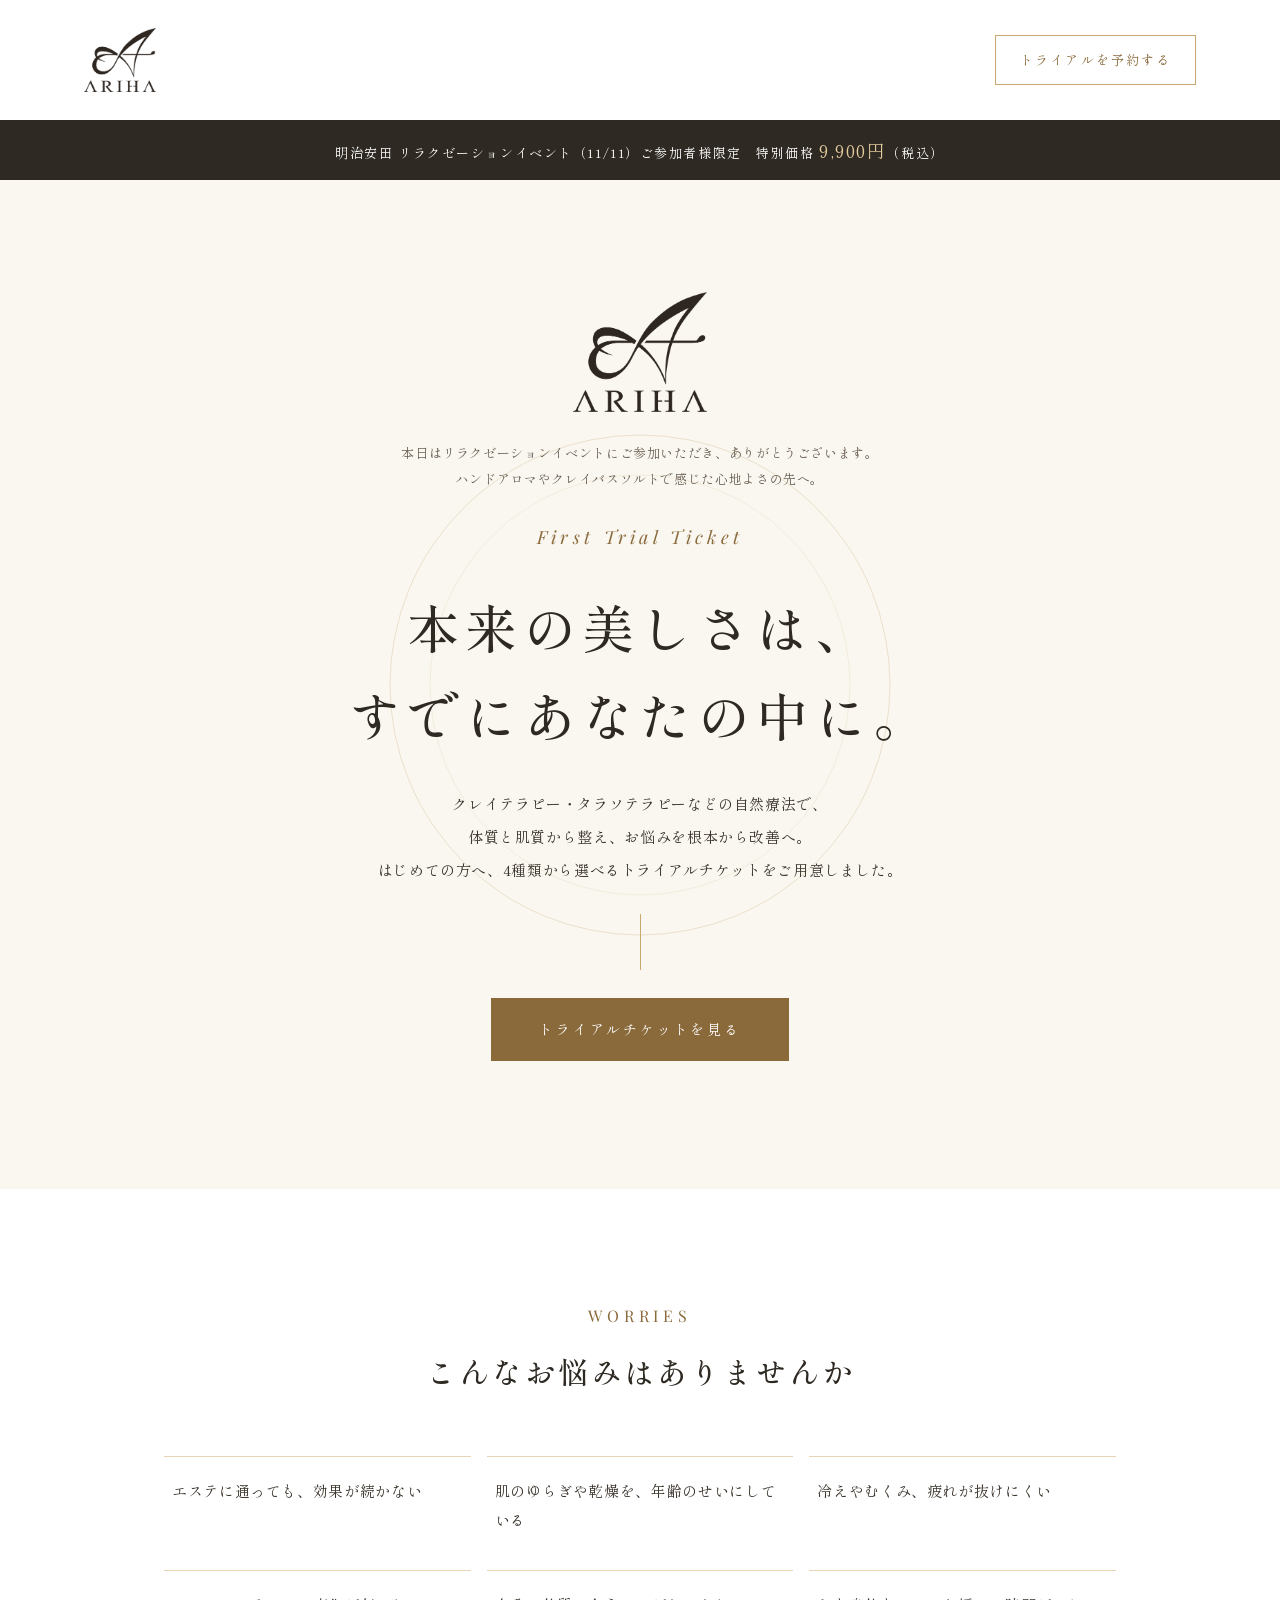
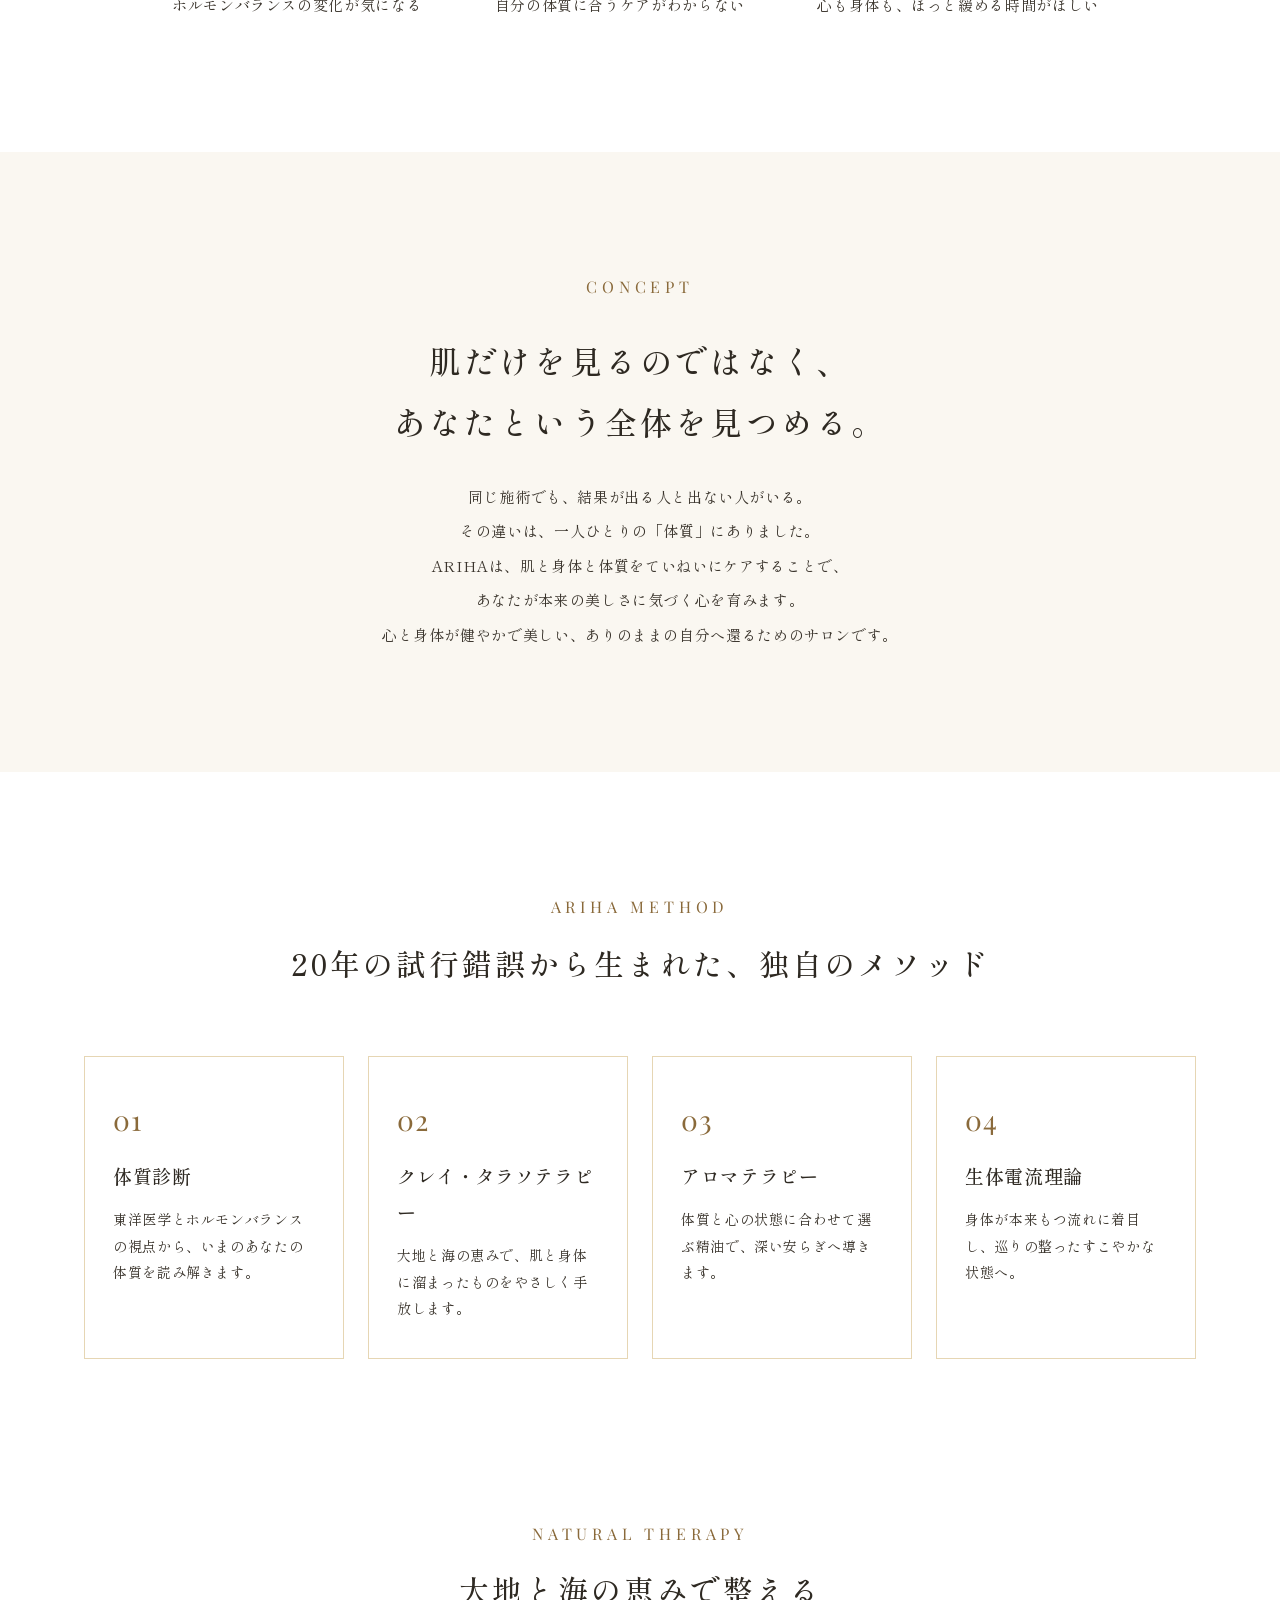
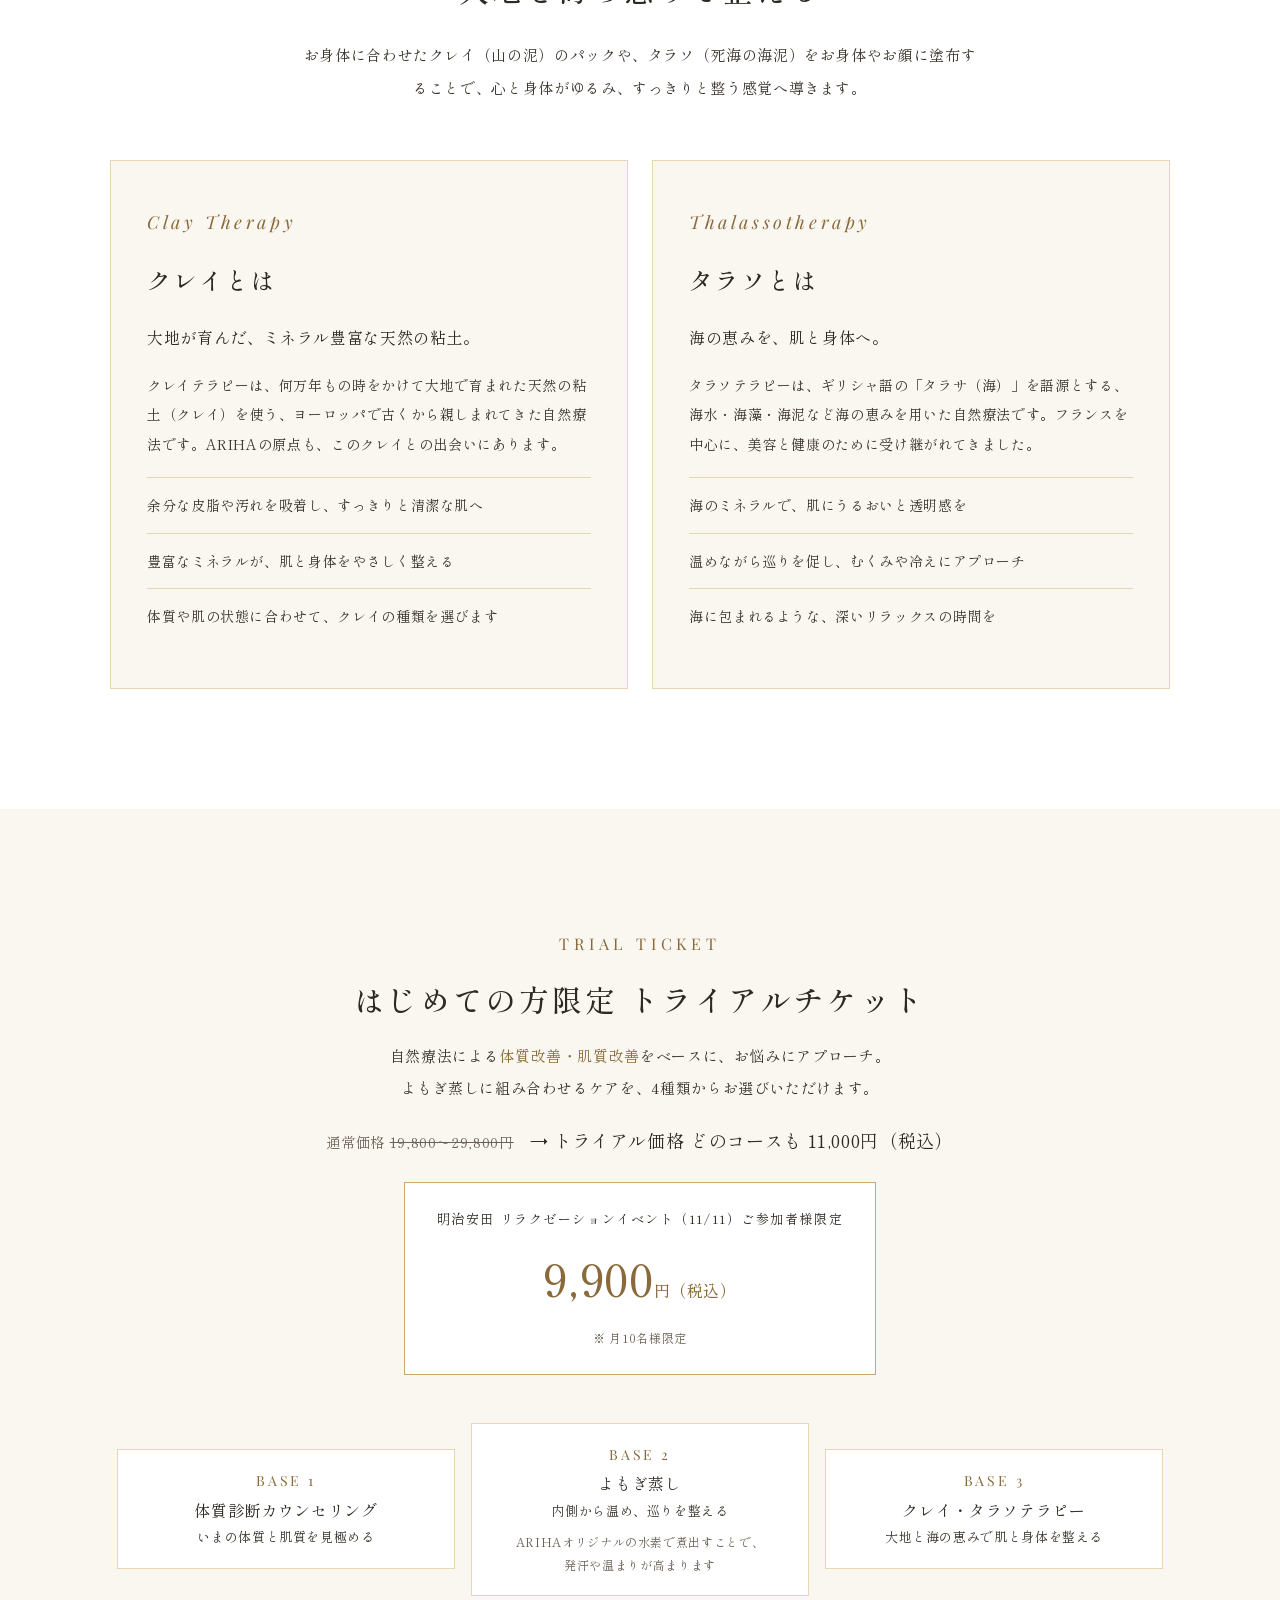
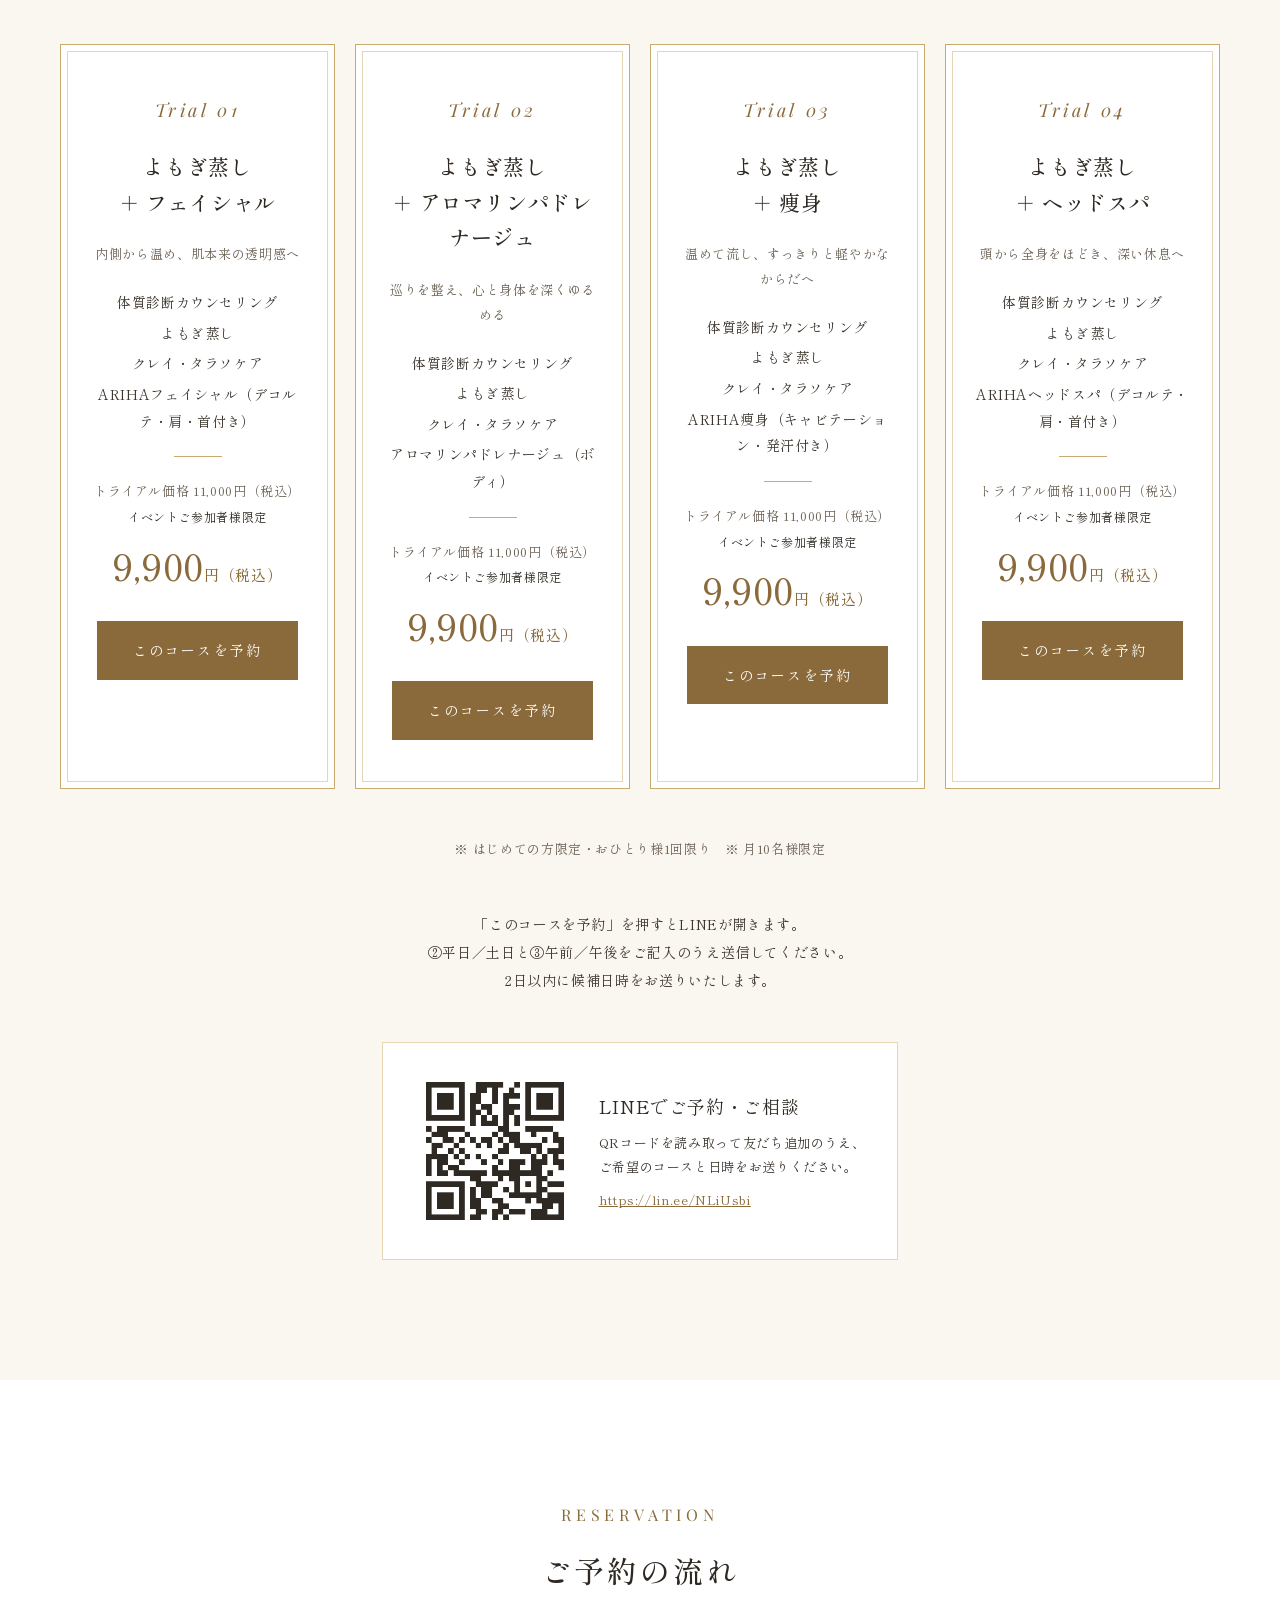
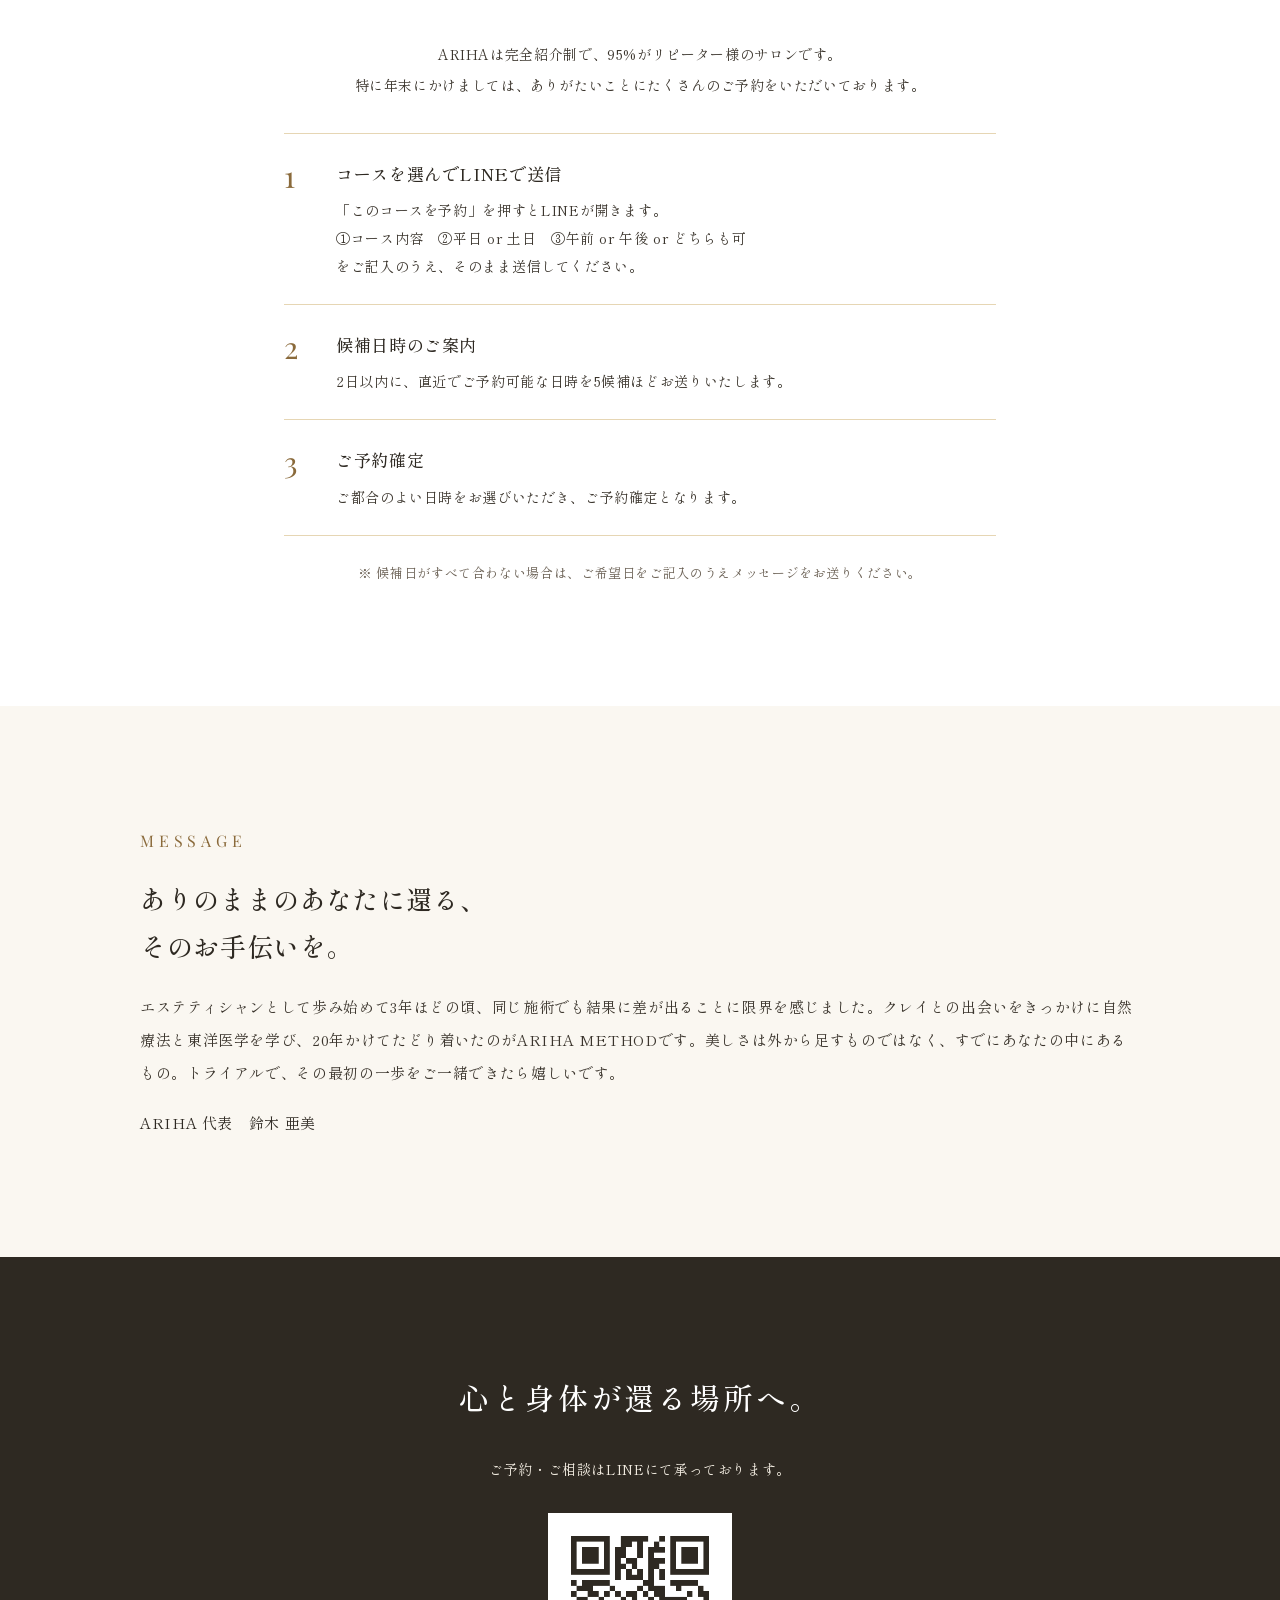
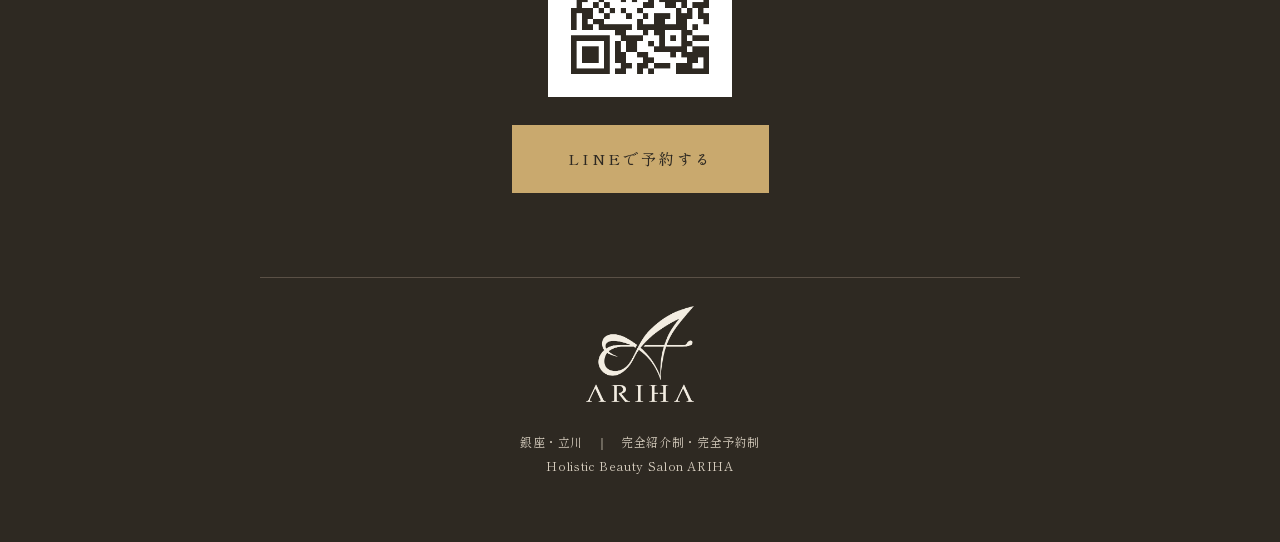
==== commit 8b65031f: "Trial LP: reservation flow and prefilled booking template Co-Authored-By: Claude Opus 5.5 <noreply@a" ====
--- a/trial/index.html
+++ b/trial/index.html
@@ -172,7 +172,7 @@
 <span style="font-size: 12px; color: #2E2922">イベントご参加者様限定</span>
 <span style="font-family: 'Shippori Mincho', serif; font-size: 36px; font-weight: 500; color: #8A6A3B">9,900<span style="font-size: 15px">円（税込）</span></span>
 </div>
-<a href="https://line.me/R/oaMessage/%40oql6655u/?%E3%80%90%E3%83%88%E3%83%A9%E3%82%A4%E3%82%A2%E3%83%AB%E4%BA%88%E7%B4%84%E5%B8%8C%E6%9C%9B%E3%80%91%E3%82%88%E3%82%82%E3%81%8E%E8%92%B8%E3%81%97%EF%BC%8B%E3%83%95%E3%82%A7%E3%82%A4%E3%82%B7%E3%83%A3%E3%83%AB%0A%E3%81%94%E5%B8%8C%E6%9C%9B%E6%97%A5%E6%99%82%EF%BC%9A" style="background: #8A6A3B; color: #FFFFFF; text-decoration: none; font-size: 14px; letter-spacing: 0.16em; padding: 16px 36px; min-height: 44px; box-sizing: border-box; display: inline-flex; align-items: center">このコースを予約</a>
+<a href="https://line.me/R/oaMessage/%40oql6655u/?%E3%80%90%E3%83%88%E3%83%A9%E3%82%A4%E3%82%A2%E3%83%AB%E4%BA%88%E7%B4%84%E5%B8%8C%E6%9C%9B%E3%80%91%0A%E2%91%A0%E3%82%B3%E3%83%BC%E3%82%B9%EF%BC%9A%E3%82%88%E3%82%82%E3%81%8E%E8%92%B8%E3%81%97%EF%BC%8B%E3%83%95%E3%82%A7%E3%82%A4%E3%82%B7%E3%83%A3%E3%83%AB%0A%E2%91%A1%E5%B9%B3%E6%97%A5%EF%BC%8F%E5%9C%9F%E6%97%A5%EF%BC%9A%0A%E2%91%A2%E5%8D%88%E5%89%8D%EF%BC%8F%E5%8D%88%E5%BE%8C%EF%BC%8F%E3%81%A9%E3%81%A1%E3%82%89%E3%82%82%E5%8F%AF%EF%BC%9A" style="background: #8A6A3B; color: #FFFFFF; text-decoration: none; font-size: 14px; letter-spacing: 0.16em; padding: 16px 36px; min-height: 44px; box-sizing: border-box; display: inline-flex; align-items: center">このコースを予約</a>
 </div>
 <div style="background: #FFFFFF; border: 1px solid #C9A96E; outline: 1px solid #E6D6B4; outline-offset: -8px; padding: 48px 28px; box-sizing: border-box; display: flex; flex-direction: column; align-items: center; gap: 22px; text-align: center">
 <p style="margin: 0; font-family: 'Playfair Display', serif; font-style: italic; font-size: 18px; letter-spacing: 0.2em; color: #8A6A3B">Trial 02</p>
@@ -190,7 +190,7 @@
 <span style="font-size: 12px; color: #2E2922">イベントご参加者様限定</span>
 <span style="font-family: 'Shippori Mincho', serif; font-size: 36px; font-weight: 500; color: #8A6A3B">9,900<span style="font-size: 15px">円（税込）</span></span>
 </div>
-<a href="https://line.me/R/oaMessage/%40oql6655u/?%E3%80%90%E3%83%88%E3%83%A9%E3%82%A4%E3%82%A2%E3%83%AB%E4%BA%88%E7%B4%84%E5%B8%8C%E6%9C%9B%E3%80%91%E3%82%88%E3%82%82%E3%81%8E%E8%92%B8%E3%81%97%EF%BC%8B%E3%82%A2%E3%83%AD%E3%83%9E%E3%83%AA%E3%83%B3%E3%83%91%E3%83%89%E3%83%AC%E3%83%8A%E3%83%BC%E3%82%B8%E3%83%A5%0A%E3%81%94%E5%B8%8C%E6%9C%9B%E6%97%A5%E6%99%82%EF%BC%9A" style="background: #8A6A3B; color: #FFFFFF; text-decoration: none; font-size: 14px; letter-spacing: 0.16em; padding: 16px 36px; min-height: 44px; box-sizing: border-box; display: inline-flex; align-items: center">このコースを予約</a>
+<a href="https://line.me/R/oaMessage/%40oql6655u/?%E3%80%90%E3%83%88%E3%83%A9%E3%82%A4%E3%82%A2%E3%83%AB%E4%BA%88%E7%B4%84%E5%B8%8C%E6%9C%9B%E3%80%91%0A%E2%91%A0%E3%82%B3%E3%83%BC%E3%82%B9%EF%BC%9A%E3%82%88%E3%82%82%E3%81%8E%E8%92%B8%E3%81%97%EF%BC%8B%E3%82%A2%E3%83%AD%E3%83%9E%E3%83%AA%E3%83%B3%E3%83%91%E3%83%89%E3%83%AC%E3%83%8A%E3%83%BC%E3%82%B8%E3%83%A5%0A%E2%91%A1%E5%B9%B3%E6%97%A5%EF%BC%8F%E5%9C%9F%E6%97%A5%EF%BC%9A%0A%E2%91%A2%E5%8D%88%E5%89%8D%EF%BC%8F%E5%8D%88%E5%BE%8C%EF%BC%8F%E3%81%A9%E3%81%A1%E3%82%89%E3%82%82%E5%8F%AF%EF%BC%9A" style="background: #8A6A3B; color: #FFFFFF; text-decoration: none; font-size: 14px; letter-spacing: 0.16em; padding: 16px 36px; min-height: 44px; box-sizing: border-box; display: inline-flex; align-items: center">このコースを予約</a>
 </div>
 <div style="background: #FFFFFF; border: 1px solid #C9A96E; outline: 1px solid #E6D6B4; outline-offset: -8px; padding: 48px 28px; box-sizing: border-box; display: flex; flex-direction: column; align-items: center; gap: 22px; text-align: center">
 <p style="margin: 0; font-family: 'Playfair Display', serif; font-style: italic; font-size: 18px; letter-spacing: 0.2em; color: #8A6A3B">Trial 03</p>
@@ -208,7 +208,7 @@
 <span style="font-size: 12px; color: #2E2922">イベントご参加者様限定</span>
 <span style="font-family: 'Shippori Mincho', serif; font-size: 36px; font-weight: 500; color: #8A6A3B">9,900<span style="font-size: 15px">円（税込）</span></span>
 </div>
-<a href="https://line.me/R/oaMessage/%40oql6655u/?%E3%80%90%E3%83%88%E3%83%A9%E3%82%A4%E3%82%A2%E3%83%AB%E4%BA%88%E7%B4%84%E5%B8%8C%E6%9C%9B%E3%80%91%E3%82%88%E3%82%82%E3%81%8E%E8%92%B8%E3%81%97%EF%BC%8B%E7%97%A9%E8%BA%AB%0A%E3%81%94%E5%B8%8C%E6%9C%9B%E6%97%A5%E6%99%82%EF%BC%9A" style="background: #8A6A3B; color: #FFFFFF; text-decoration: none; font-size: 14px; letter-spacing: 0.16em; padding: 16px 36px; min-height: 44px; box-sizing: border-box; display: inline-flex; align-items: center">このコースを予約</a>
+<a href="https://line.me/R/oaMessage/%40oql6655u/?%E3%80%90%E3%83%88%E3%83%A9%E3%82%A4%E3%82%A2%E3%83%AB%E4%BA%88%E7%B4%84%E5%B8%8C%E6%9C%9B%E3%80%91%0A%E2%91%A0%E3%82%B3%E3%83%BC%E3%82%B9%EF%BC%9A%E3%82%88%E3%82%82%E3%81%8E%E8%92%B8%E3%81%97%EF%BC%8B%E7%97%A9%E8%BA%AB%0A%E2%91%A1%E5%B9%B3%E6%97%A5%EF%BC%8F%E5%9C%9F%E6%97%A5%EF%BC%9A%0A%E2%91%A2%E5%8D%88%E5%89%8D%EF%BC%8F%E5%8D%88%E5%BE%8C%EF%BC%8F%E3%81%A9%E3%81%A1%E3%82%89%E3%82%82%E5%8F%AF%EF%BC%9A" style="background: #8A6A3B; color: #FFFFFF; text-decoration: none; font-size: 14px; letter-spacing: 0.16em; padding: 16px 36px; min-height: 44px; box-sizing: border-box; display: inline-flex; align-items: center">このコースを予約</a>
 </div>
 <div style="background: #FFFFFF; border: 1px solid #C9A96E; outline: 1px solid #E6D6B4; outline-offset: -8px; padding: 48px 28px; box-sizing: border-box; display: flex; flex-direction: column; align-items: center; gap: 22px; text-align: center">
 <p style="margin: 0; font-family: 'Playfair Display', serif; font-style: italic; font-size: 18px; letter-spacing: 0.2em; color: #8A6A3B">Trial 04</p>
@@ -226,11 +226,11 @@
 <span style="font-size: 12px; color: #2E2922">イベントご参加者様限定</span>
 <span style="font-family: 'Shippori Mincho', serif; font-size: 36px; font-weight: 500; color: #8A6A3B">9,900<span style="font-size: 15px">円（税込）</span></span>
 </div>
-<a href="https://line.me/R/oaMessage/%40oql6655u/?%E3%80%90%E3%83%88%E3%83%A9%E3%82%A4%E3%82%A2%E3%83%AB%E4%BA%88%E7%B4%84%E5%B8%8C%E6%9C%9B%E3%80%91%E3%82%88%E3%82%82%E3%81%8E%E8%92%B8%E3%81%97%EF%BC%8B%E3%83%98%E3%83%83%E3%83%89%E3%82%B9%E3%83%91%0A%E3%81%94%E5%B8%8C%E6%9C%9B%E6%97%A5%E6%99%82%EF%BC%9A" style="background: #8A6A3B; color: #FFFFFF; text-decoration: none; font-size: 14px; letter-spacing: 0.16em; padding: 16px 36px; min-height: 44px; box-sizing: border-box; display: inline-flex; align-items: center">このコースを予約</a>
+<a href="https://line.me/R/oaMessage/%40oql6655u/?%E3%80%90%E3%83%88%E3%83%A9%E3%82%A4%E3%82%A2%E3%83%AB%E4%BA%88%E7%B4%84%E5%B8%8C%E6%9C%9B%E3%80%91%0A%E2%91%A0%E3%82%B3%E3%83%BC%E3%82%B9%EF%BC%9A%E3%82%88%E3%82%82%E3%81%8E%E8%92%B8%E3%81%97%EF%BC%8B%E3%83%98%E3%83%83%E3%83%89%E3%82%B9%E3%83%91%0A%E2%91%A1%E5%B9%B3%E6%97%A5%EF%BC%8F%E5%9C%9F%E6%97%A5%EF%BC%9A%0A%E2%91%A2%E5%8D%88%E5%89%8D%EF%BC%8F%E5%8D%88%E5%BE%8C%EF%BC%8F%E3%81%A9%E3%81%A1%E3%82%89%E3%82%82%E5%8F%AF%EF%BC%9A" style="background: #8A6A3B; color: #FFFFFF; text-decoration: none; font-size: 14px; letter-spacing: 0.16em; padding: 16px 36px; min-height: 44px; box-sizing: border-box; display: inline-flex; align-items: center">このコースを予約</a>
 </div>
 </div>
 <p style="margin: 0; font-size: 13px; color: #6B6155; text-align: center">※ はじめての方限定・おひとり様1回限り　※ 月10名様限定</p>
-<p style="margin: 0; font-size: 14px; text-align: center; line-height: 2">「このコースを予約」を押すとLINEが開きます。<br>そのまま送信していただくと、ご予約日のご相談に進めます。</p>
+<p style="margin: 0; font-size: 14px; text-align: center; line-height: 2">「このコースを予約」を押すとLINEが開きます。<br>②平日／土日と③午前／午後をご記入のうえ送信してください。<br>2日以内に候補日時をお送りいたします。</p>
 <div style="background: #FFFFFF; border: 1px solid #E6D6B4; padding: 28px 32px; display: flex; flex-wrap: wrap; align-items: center; justify-content: center; gap: 24px">
 <img src="line-qr.png" alt="ARIHA LINE予約用QRコード" style="width: 160px; height: 160px">
 <div style="display: flex; flex-direction: column; gap: 8px; text-align: left">
@@ -243,33 +243,27 @@
 </section>
 
 <!-- Flow -->
-<section style="padding: 120px 24px; max-width: 1000px; margin: 0 auto; box-sizing: border-box">
-<div style="text-align: center; display: flex; flex-direction: column; align-items: center; gap: 12px; margin-bottom: 56px">
-<p style="margin: 0; font-family: 'Playfair Display', serif; font-size: 16px; letter-spacing: 0.3em; color: #8A6A3B">FLOW</p>
-<h2 style="margin: 0; font-family: 'Shippori Mincho', serif; font-weight: 500; font-size: clamp(22px, 3vw, 30px); letter-spacing: 0.1em; color: #2E2922">ご来店までの流れ</h2>
-</div>
-<div style="display: grid; grid-template-columns: repeat(auto-fit, minmax(200px, 1fr)); gap: 32px">
-<div style="display: flex; flex-direction: column; gap: 8px; text-align: center">
-<p style="margin: 0; font-family: 'Playfair Display', serif; font-size: 34px; color: #8A6A3B">1</p>
-<h3 style="margin: 0; font-family: 'Shippori Mincho', serif; font-weight: 500; font-size: 17px; color: #2E2922">LINEでご予約</h3>
-<p style="margin: 0; font-size: 14px">ご希望の日時をお送りください。</p>
-</div>
-<div style="display: flex; flex-direction: column; gap: 8px; text-align: center">
-<p style="margin: 0; font-family: 'Playfair Display', serif; font-size: 34px; color: #8A6A3B">2</p>
-<h3 style="margin: 0; font-family: 'Shippori Mincho', serif; font-weight: 500; font-size: 17px; color: #2E2922">事前アンケート</h3>
-<p style="margin: 0; font-size: 14px">体質診断のための簡単な質問にお答えいただきます。</p>
-</div>
-<div style="display: flex; flex-direction: column; gap: 8px; text-align: center">
-<p style="margin: 0; font-family: 'Playfair Display', serif; font-size: 34px; color: #8A6A3B">3</p>
-<h3 style="margin: 0; font-family: 'Shippori Mincho', serif; font-weight: 500; font-size: 17px; color: #2E2922">カウンセリング・施術</h3>
-<p style="margin: 0; font-size: 14px">あなたの体質に合わせたケアをお受けいただきます。</p>
-</div>
-<div style="display: flex; flex-direction: column; gap: 8px; text-align: center">
-<p style="margin: 0; font-family: 'Playfair Display', serif; font-size: 34px; color: #8A6A3B">4</p>
-<h3 style="margin: 0; font-family: 'Shippori Mincho', serif; font-weight: 500; font-size: 17px; color: #2E2922">ホームケアのご提案</h3>
-<p style="margin: 0; font-size: 14px">ご自宅で続けられるケアをお伝えします。</p>
-</div>
-</div>
+<section style="padding: 120px 24px; max-width: 760px; margin: 0 auto; box-sizing: border-box">
+<div style="text-align: center; display: flex; flex-direction: column; align-items: center; gap: 12px; margin-bottom: 40px">
+<p style="margin: 0; font-family: 'Playfair Display', serif; font-size: 16px; letter-spacing: 0.3em; color: #8A6A3B">RESERVATION</p>
+<h2 style="margin: 0; font-family: 'Shippori Mincho', serif; font-weight: 500; font-size: clamp(22px, 3vw, 30px); letter-spacing: 0.1em; color: #2E2922">ご予約の流れ</h2>
+</div>
+<p style="margin: 0 0 32px; font-size: 14px; line-height: 2.2; text-align: center">ARIHAは完全紹介制で、95%がリピーター様のサロンです。<br>特に年末にかけましては、ありがたいことにたくさんのご予約をいただいております。</p>
+<div style="display: flex; flex-direction: column; border-bottom: 1px solid #E6D6B4">
+<div style="display: flex; gap: 20px; align-items: flex-start; padding: 24px 0; border-top: 1px solid #E6D6B4">
+<p style="margin: 0; font-family: 'Playfair Display', serif; font-size: 30px; line-height: 1.2; color: #8A6A3B; min-width: 32px">1</p>
+<div style="display: flex; flex-direction: column; gap: 6px"><h3 style="margin: 0; font-family: 'Shippori Mincho', serif; font-weight: 500; font-size: 17px; color: #2E2922">コースを選んでLINEで送信</h3><p style="margin: 0; font-size: 14px; line-height: 2">「このコースを予約」を押すとLINEが開きます。<br>①コース内容　②平日 or 土日　③午前 or 午後 or どちらも可<br>をご記入のうえ、そのまま送信してください。</p></div>
+</div>
+<div style="display: flex; gap: 20px; align-items: flex-start; padding: 24px 0; border-top: 1px solid #E6D6B4">
+<p style="margin: 0; font-family: 'Playfair Display', serif; font-size: 30px; line-height: 1.2; color: #8A6A3B; min-width: 32px">2</p>
+<div style="display: flex; flex-direction: column; gap: 6px"><h3 style="margin: 0; font-family: 'Shippori Mincho', serif; font-weight: 500; font-size: 17px; color: #2E2922">候補日時のご案内</h3><p style="margin: 0; font-size: 14px; line-height: 2">2日以内に、直近でご予約可能な日時を5候補ほどお送りいたします。</p></div>
+</div>
+<div style="display: flex; gap: 20px; align-items: flex-start; padding: 24px 0; border-top: 1px solid #E6D6B4">
+<p style="margin: 0; font-family: 'Playfair Display', serif; font-size: 30px; line-height: 1.2; color: #8A6A3B; min-width: 32px">3</p>
+<div style="display: flex; flex-direction: column; gap: 6px"><h3 style="margin: 0; font-family: 'Shippori Mincho', serif; font-weight: 500; font-size: 17px; color: #2E2922">ご予約確定</h3><p style="margin: 0; font-size: 14px; line-height: 2">ご都合のよい日時をお選びいただき、ご予約確定となります。</p></div>
+</div>
+</div>
+<p style="margin: 24px 0 0; font-size: 13px; line-height: 2; color: #6B6155; text-align: center">※ 候補日がすべて合わない場合は、ご希望日をご記入のうえメッセージをお送りください。</p>
 </section>
 
 <!-- Founder -->
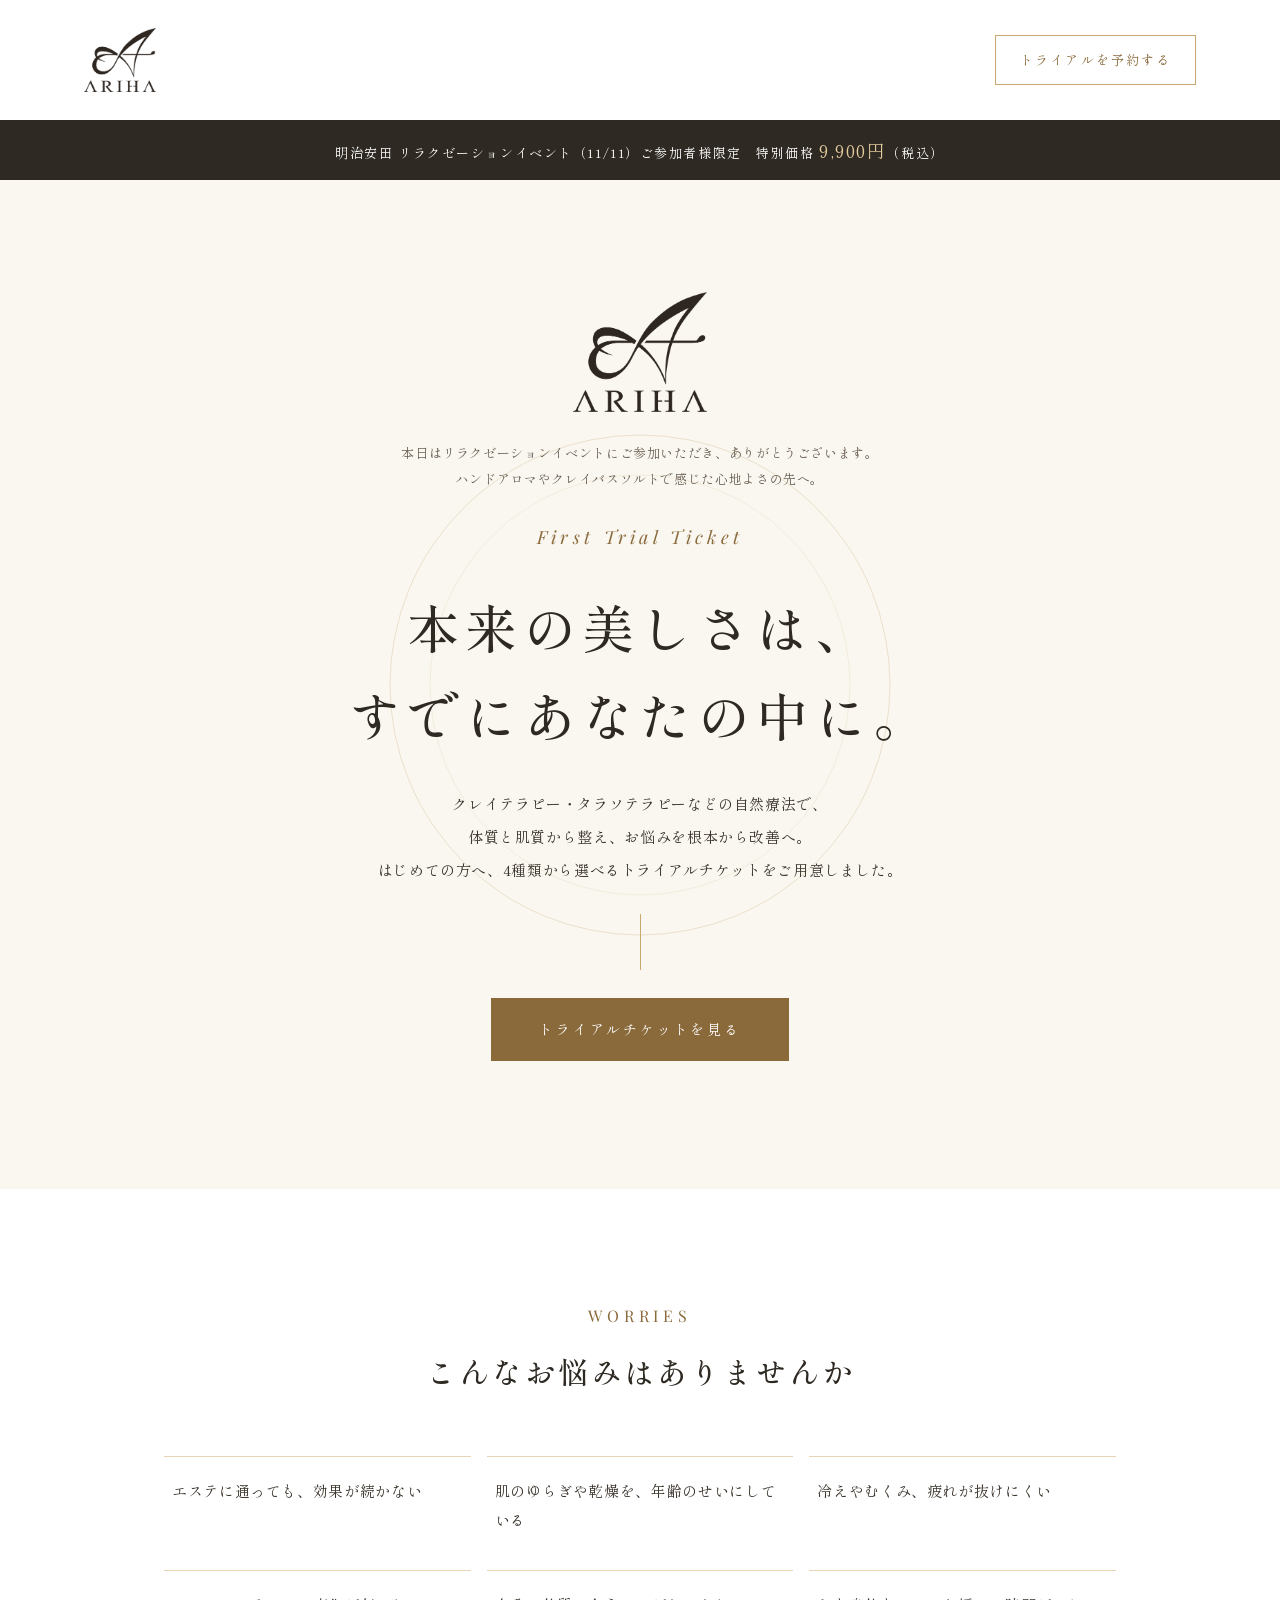
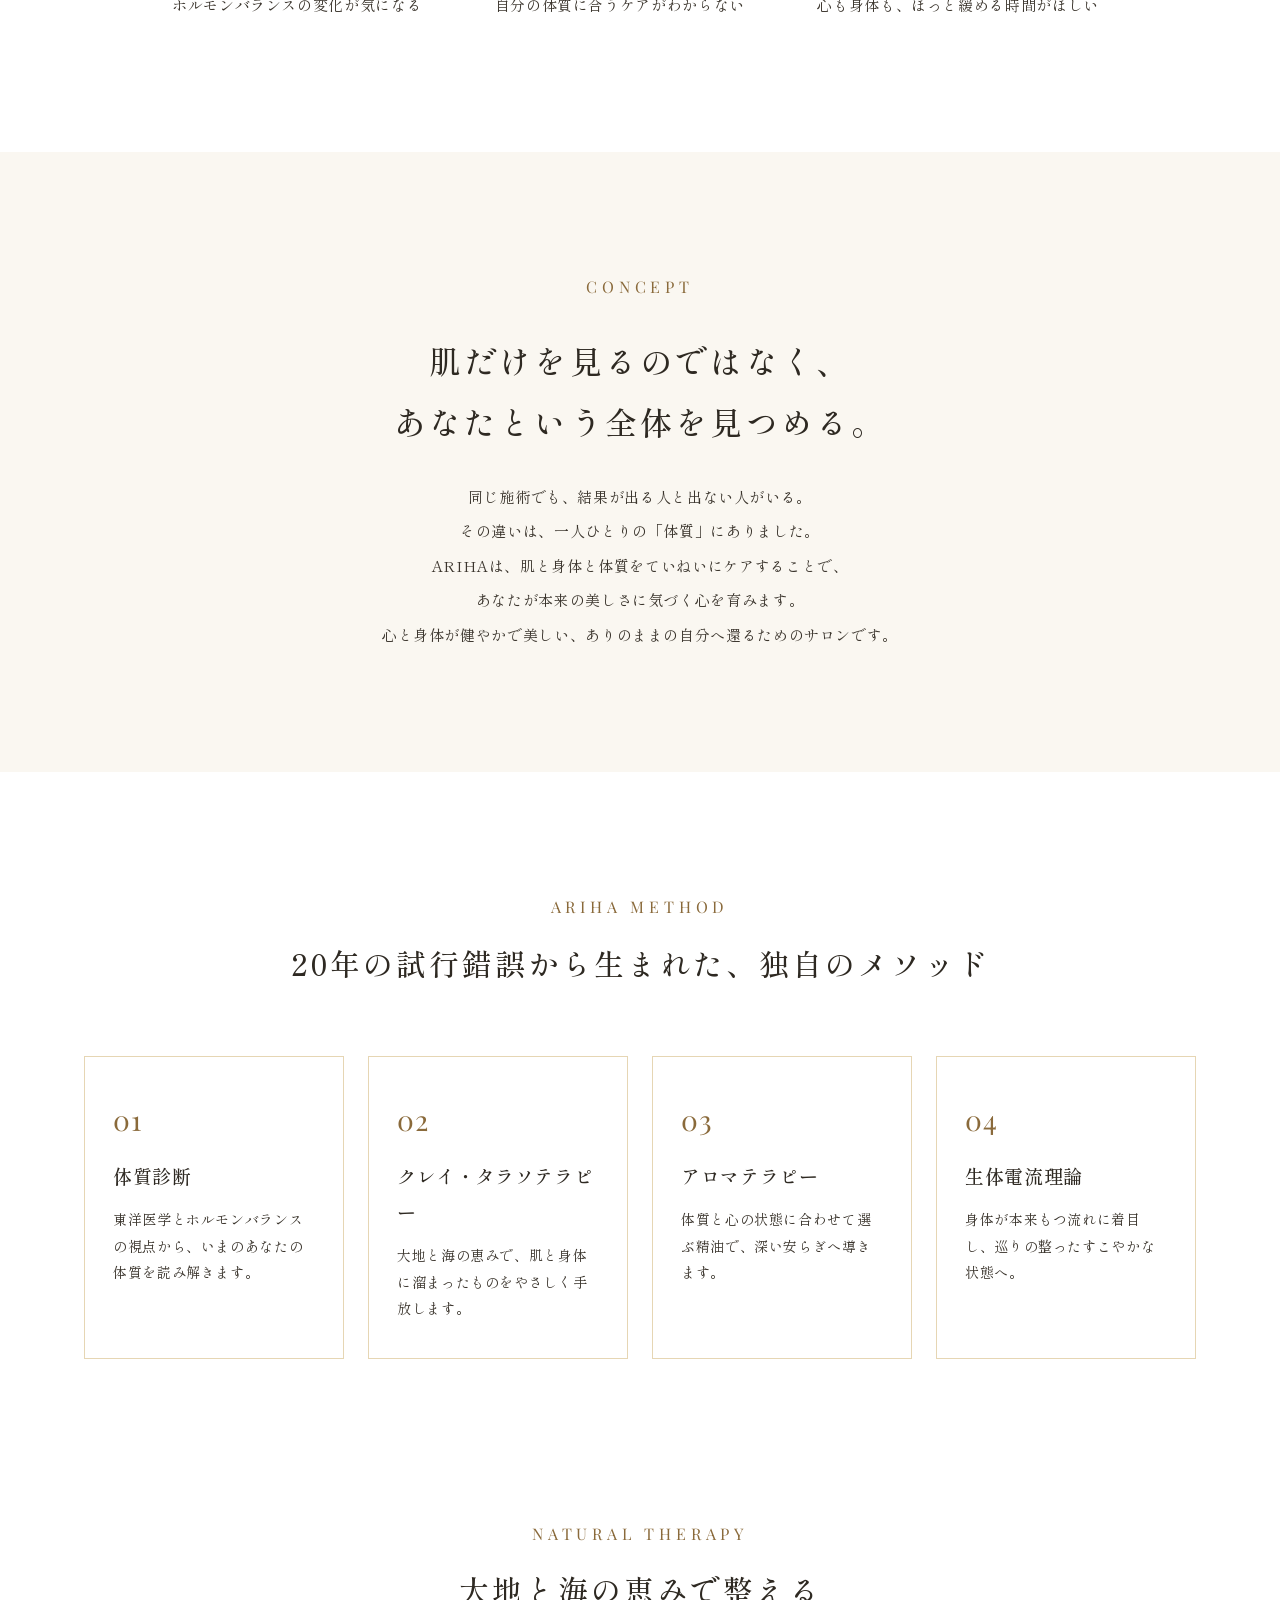
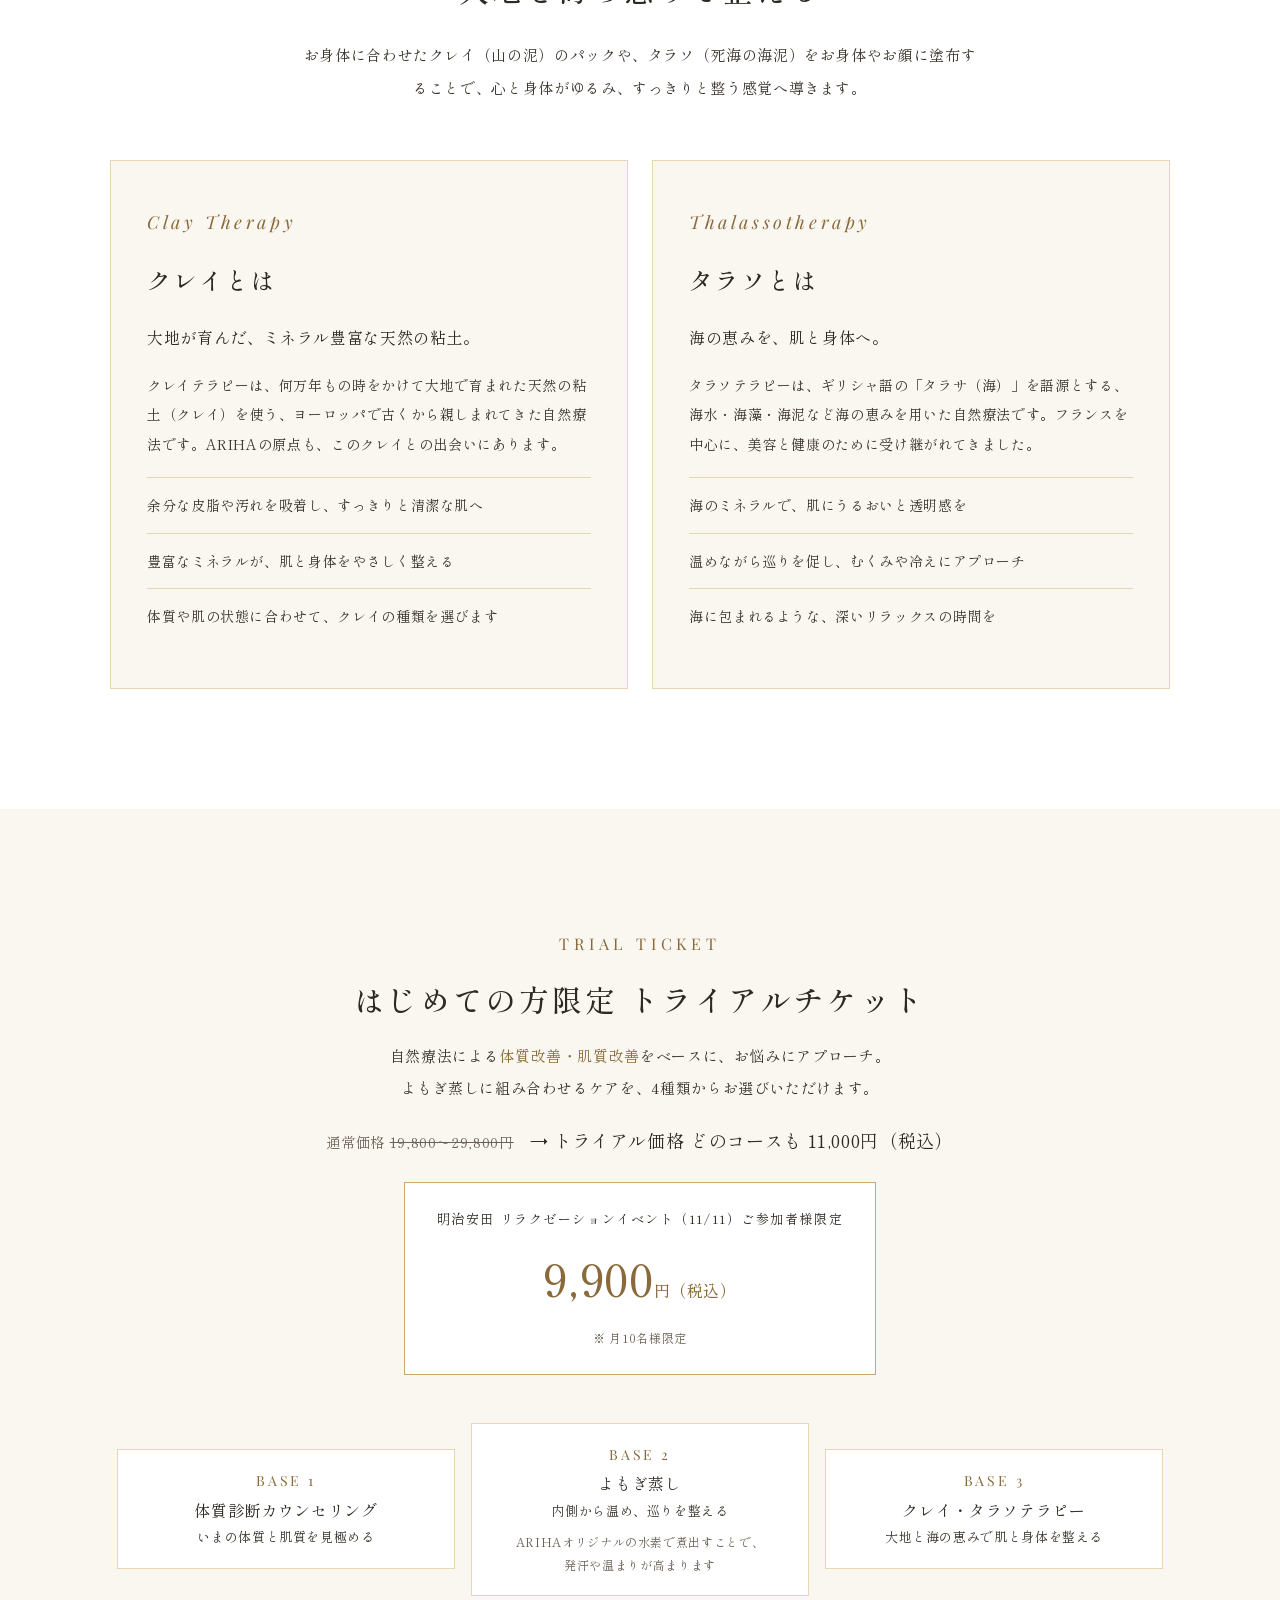
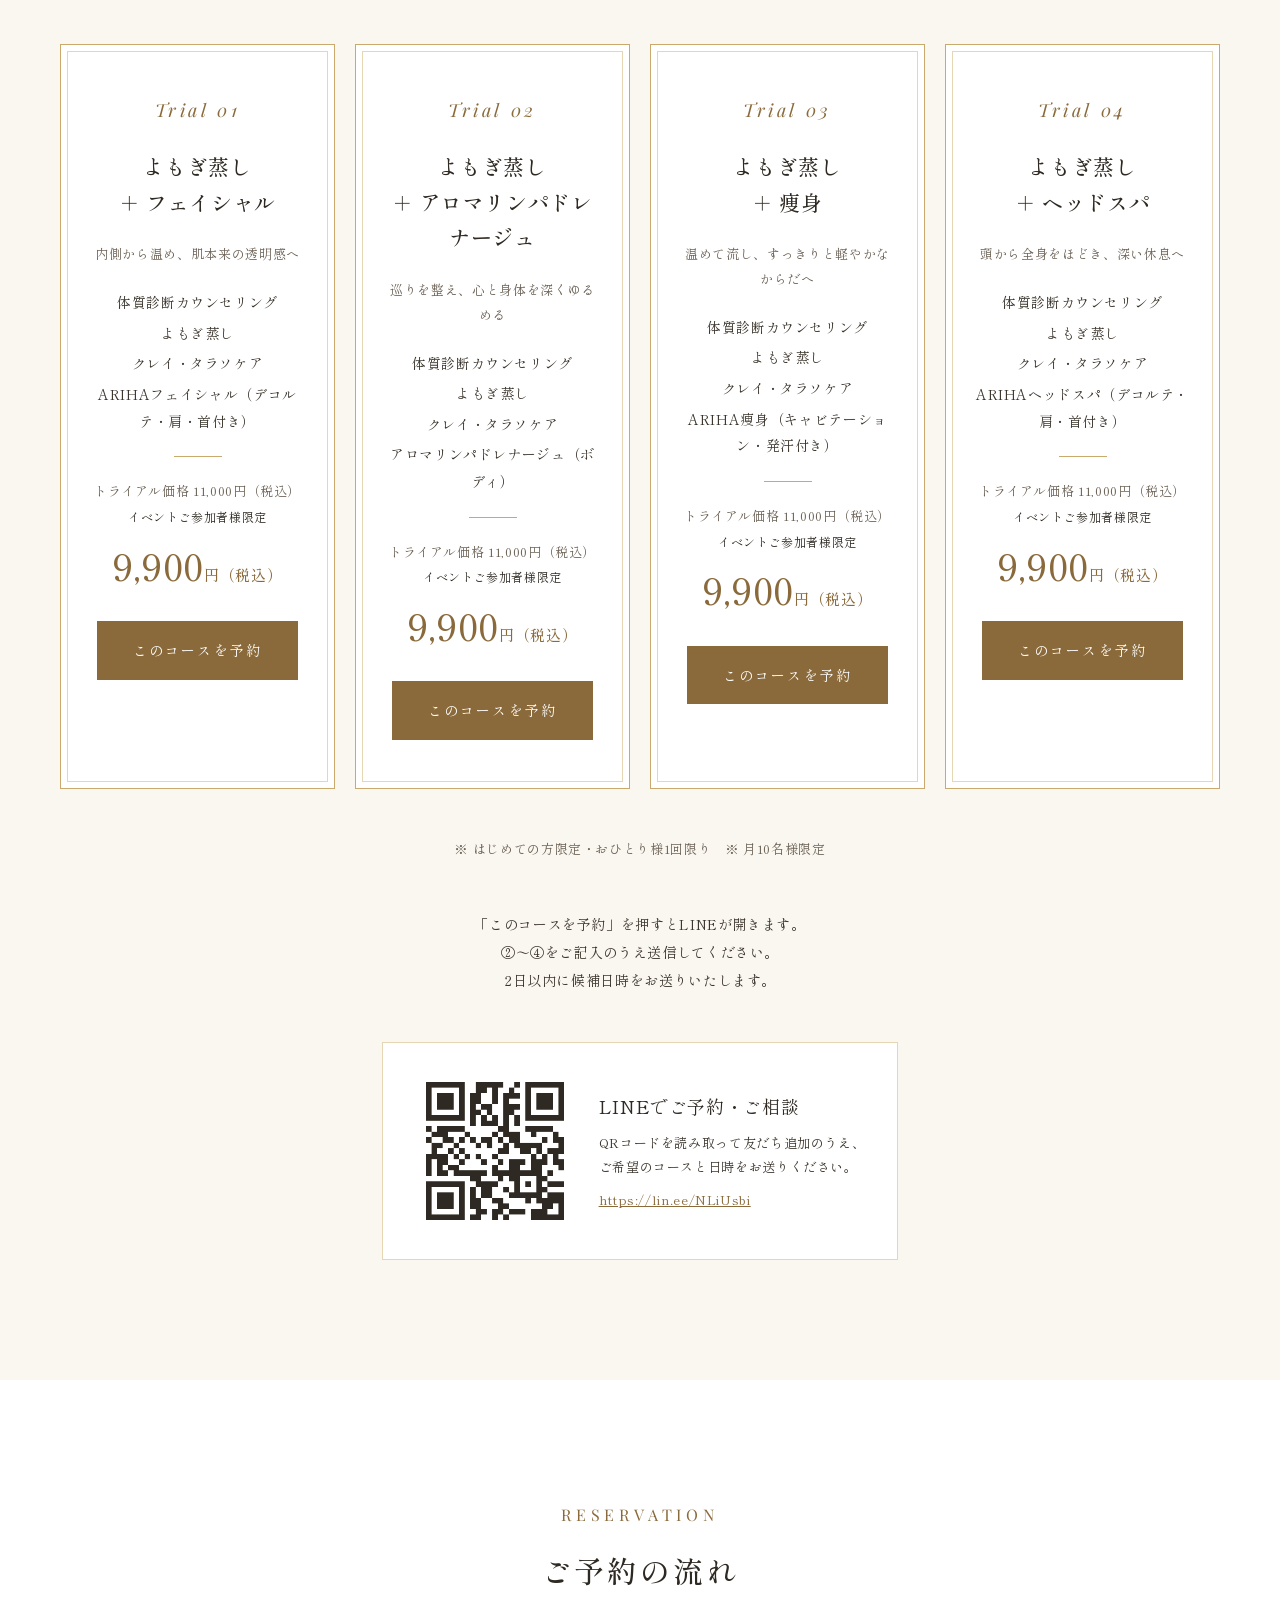
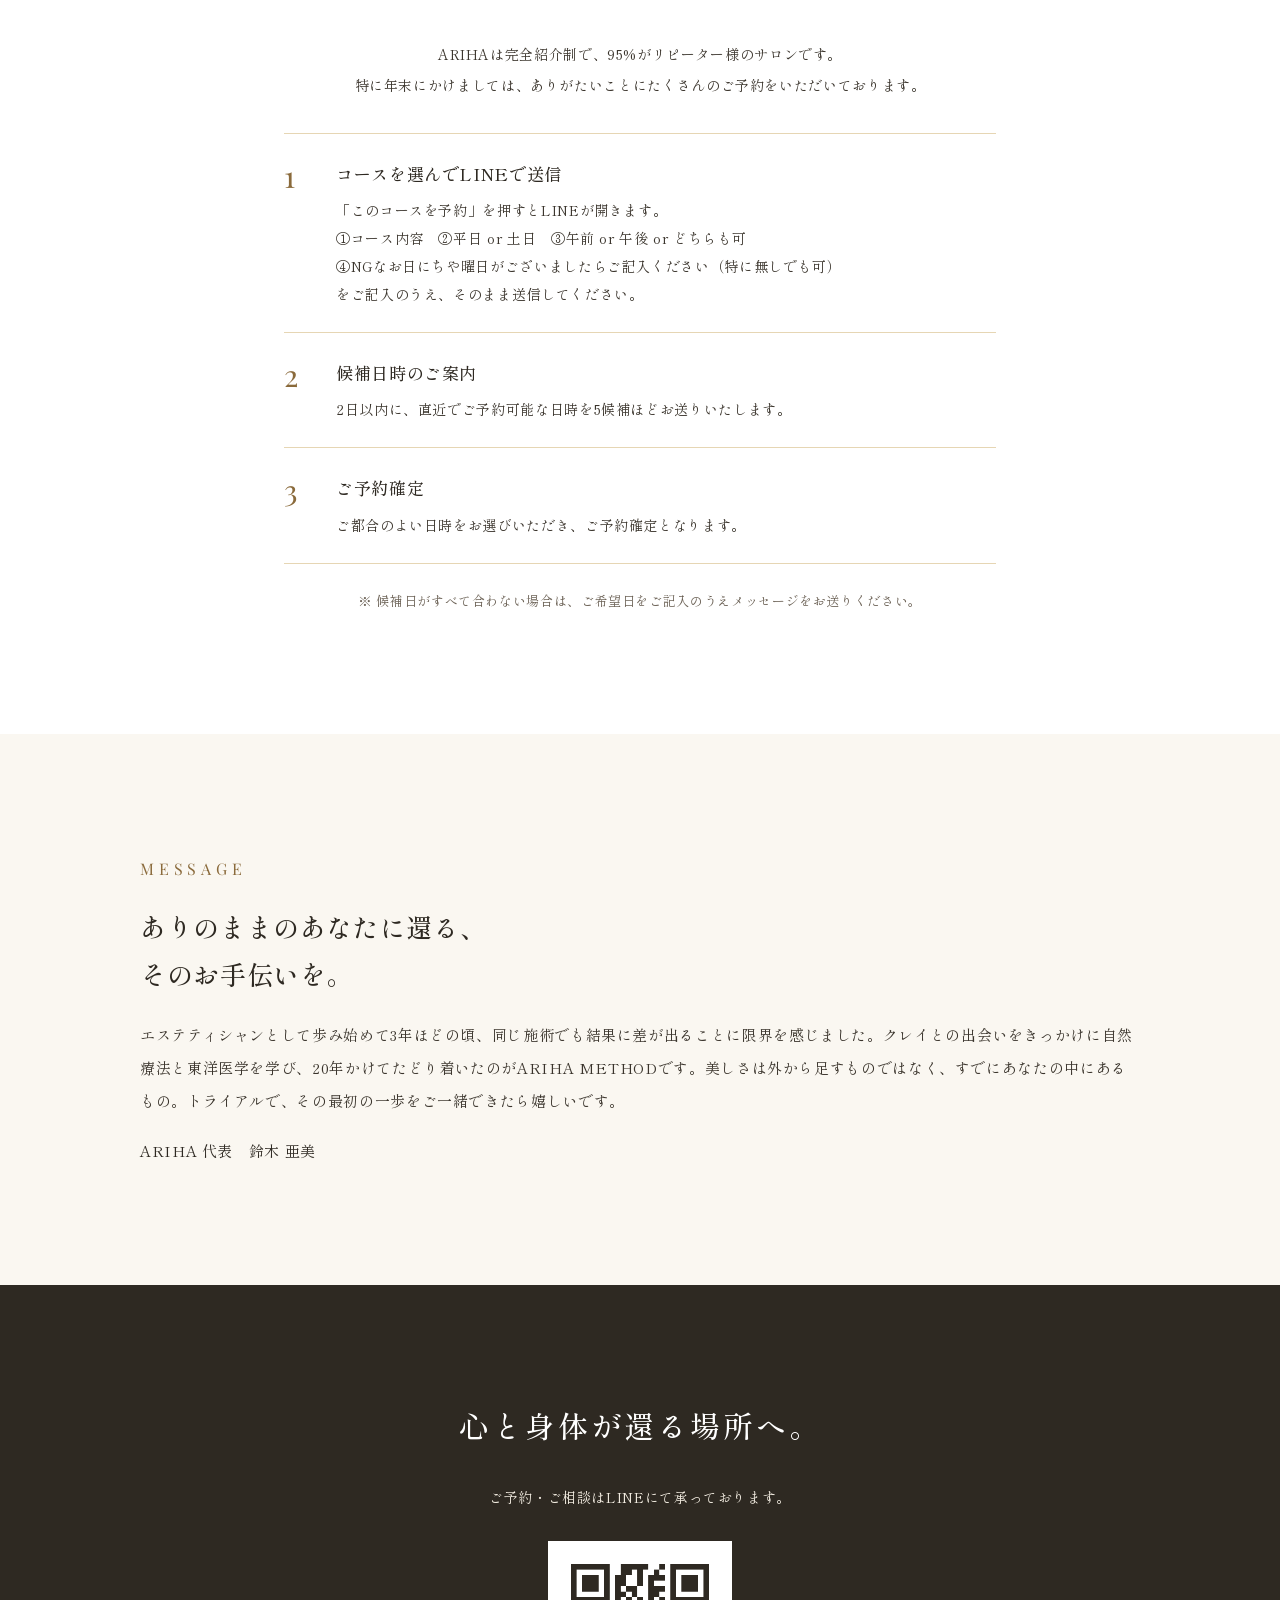
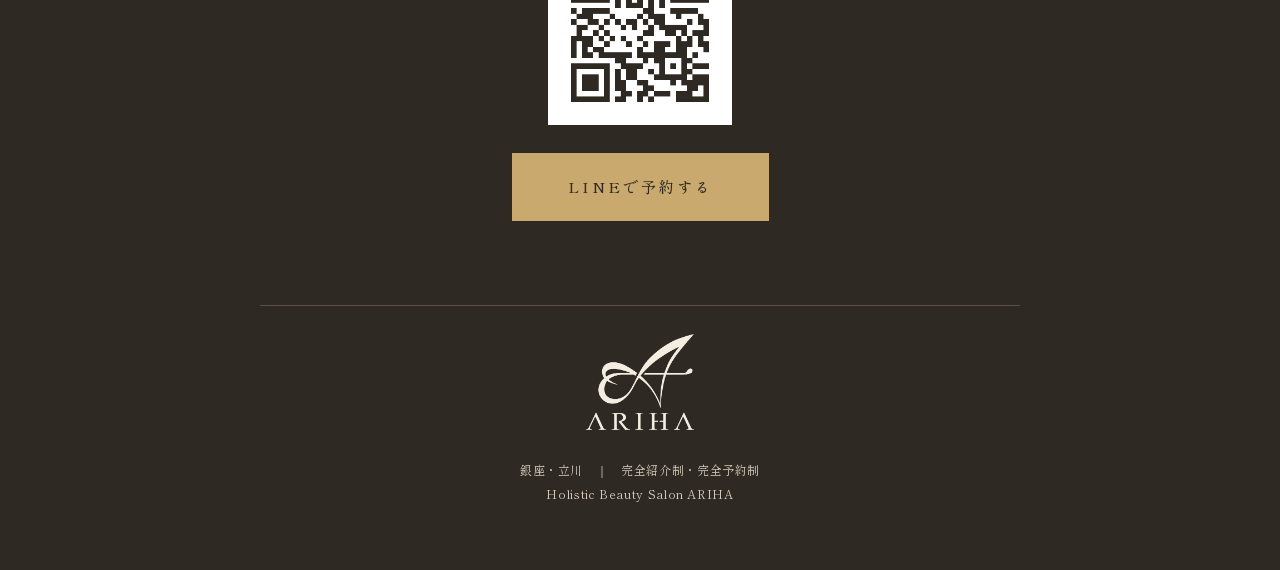
==== commit e157c149: "Trial LP: add NG dates field Co-Authored-By: Claude Opus 5.5 <noreply@anthropic.com> Claude-Session:" ====
--- a/trial/index.html
+++ b/trial/index.html
@@ -172,7 +172,7 @@
 <span style="font-size: 12px; color: #2E2922">イベントご参加者様限定</span>
 <span style="font-family: 'Shippori Mincho', serif; font-size: 36px; font-weight: 500; color: #8A6A3B">9,900<span style="font-size: 15px">円（税込）</span></span>
 </div>
-<a href="https://line.me/R/oaMessage/%40oql6655u/?%E3%80%90%E3%83%88%E3%83%A9%E3%82%A4%E3%82%A2%E3%83%AB%E4%BA%88%E7%B4%84%E5%B8%8C%E6%9C%9B%E3%80%91%0A%E2%91%A0%E3%82%B3%E3%83%BC%E3%82%B9%EF%BC%9A%E3%82%88%E3%82%82%E3%81%8E%E8%92%B8%E3%81%97%EF%BC%8B%E3%83%95%E3%82%A7%E3%82%A4%E3%82%B7%E3%83%A3%E3%83%AB%0A%E2%91%A1%E5%B9%B3%E6%97%A5%EF%BC%8F%E5%9C%9F%E6%97%A5%EF%BC%9A%0A%E2%91%A2%E5%8D%88%E5%89%8D%EF%BC%8F%E5%8D%88%E5%BE%8C%EF%BC%8F%E3%81%A9%E3%81%A1%E3%82%89%E3%82%82%E5%8F%AF%EF%BC%9A" style="background: #8A6A3B; color: #FFFFFF; text-decoration: none; font-size: 14px; letter-spacing: 0.16em; padding: 16px 36px; min-height: 44px; box-sizing: border-box; display: inline-flex; align-items: center">このコースを予約</a>
+<a href="https://line.me/R/oaMessage/%40oql6655u/?%E3%80%90%E3%83%88%E3%83%A9%E3%82%A4%E3%82%A2%E3%83%AB%E4%BA%88%E7%B4%84%E5%B8%8C%E6%9C%9B%E3%80%91%0A%E2%91%A0%E3%82%B3%E3%83%BC%E3%82%B9%EF%BC%9A%E3%82%88%E3%82%82%E3%81%8E%E8%92%B8%E3%81%97%EF%BC%8B%E3%83%95%E3%82%A7%E3%82%A4%E3%82%B7%E3%83%A3%E3%83%AB%0A%E2%91%A1%E5%B9%B3%E6%97%A5%EF%BC%8F%E5%9C%9F%E6%97%A5%EF%BC%9A%0A%E2%91%A2%E5%8D%88%E5%89%8D%EF%BC%8F%E5%8D%88%E5%BE%8C%EF%BC%8F%E3%81%A9%E3%81%A1%E3%82%89%E3%82%82%E5%8F%AF%EF%BC%9A%0A%E2%91%A3NG%E3%81%AA%E3%81%8A%E6%97%A5%E3%81%AB%E3%81%A1%E3%83%BB%E6%9B%9C%E6%97%A5%EF%BC%88%E7%89%B9%E3%81%AB%E7%84%A1%E3%81%97%E5%8F%AF%EF%BC%89%EF%BC%9A" style="background: #8A6A3B; color: #FFFFFF; text-decoration: none; font-size: 14px; letter-spacing: 0.16em; padding: 16px 36px; min-height: 44px; box-sizing: border-box; display: inline-flex; align-items: center">このコースを予約</a>
 </div>
 <div style="background: #FFFFFF; border: 1px solid #C9A96E; outline: 1px solid #E6D6B4; outline-offset: -8px; padding: 48px 28px; box-sizing: border-box; display: flex; flex-direction: column; align-items: center; gap: 22px; text-align: center">
 <p style="margin: 0; font-family: 'Playfair Display', serif; font-style: italic; font-size: 18px; letter-spacing: 0.2em; color: #8A6A3B">Trial 02</p>
@@ -190,7 +190,7 @@
 <span style="font-size: 12px; color: #2E2922">イベントご参加者様限定</span>
 <span style="font-family: 'Shippori Mincho', serif; font-size: 36px; font-weight: 500; color: #8A6A3B">9,900<span style="font-size: 15px">円（税込）</span></span>
 </div>
-<a href="https://line.me/R/oaMessage/%40oql6655u/?%E3%80%90%E3%83%88%E3%83%A9%E3%82%A4%E3%82%A2%E3%83%AB%E4%BA%88%E7%B4%84%E5%B8%8C%E6%9C%9B%E3%80%91%0A%E2%91%A0%E3%82%B3%E3%83%BC%E3%82%B9%EF%BC%9A%E3%82%88%E3%82%82%E3%81%8E%E8%92%B8%E3%81%97%EF%BC%8B%E3%82%A2%E3%83%AD%E3%83%9E%E3%83%AA%E3%83%B3%E3%83%91%E3%83%89%E3%83%AC%E3%83%8A%E3%83%BC%E3%82%B8%E3%83%A5%0A%E2%91%A1%E5%B9%B3%E6%97%A5%EF%BC%8F%E5%9C%9F%E6%97%A5%EF%BC%9A%0A%E2%91%A2%E5%8D%88%E5%89%8D%EF%BC%8F%E5%8D%88%E5%BE%8C%EF%BC%8F%E3%81%A9%E3%81%A1%E3%82%89%E3%82%82%E5%8F%AF%EF%BC%9A" style="background: #8A6A3B; color: #FFFFFF; text-decoration: none; font-size: 14px; letter-spacing: 0.16em; padding: 16px 36px; min-height: 44px; box-sizing: border-box; display: inline-flex; align-items: center">このコースを予約</a>
+<a href="https://line.me/R/oaMessage/%40oql6655u/?%E3%80%90%E3%83%88%E3%83%A9%E3%82%A4%E3%82%A2%E3%83%AB%E4%BA%88%E7%B4%84%E5%B8%8C%E6%9C%9B%E3%80%91%0A%E2%91%A0%E3%82%B3%E3%83%BC%E3%82%B9%EF%BC%9A%E3%82%88%E3%82%82%E3%81%8E%E8%92%B8%E3%81%97%EF%BC%8B%E3%82%A2%E3%83%AD%E3%83%9E%E3%83%AA%E3%83%B3%E3%83%91%E3%83%89%E3%83%AC%E3%83%8A%E3%83%BC%E3%82%B8%E3%83%A5%0A%E2%91%A1%E5%B9%B3%E6%97%A5%EF%BC%8F%E5%9C%9F%E6%97%A5%EF%BC%9A%0A%E2%91%A2%E5%8D%88%E5%89%8D%EF%BC%8F%E5%8D%88%E5%BE%8C%EF%BC%8F%E3%81%A9%E3%81%A1%E3%82%89%E3%82%82%E5%8F%AF%EF%BC%9A%0A%E2%91%A3NG%E3%81%AA%E3%81%8A%E6%97%A5%E3%81%AB%E3%81%A1%E3%83%BB%E6%9B%9C%E6%97%A5%EF%BC%88%E7%89%B9%E3%81%AB%E7%84%A1%E3%81%97%E5%8F%AF%EF%BC%89%EF%BC%9A" style="background: #8A6A3B; color: #FFFFFF; text-decoration: none; font-size: 14px; letter-spacing: 0.16em; padding: 16px 36px; min-height: 44px; box-sizing: border-box; display: inline-flex; align-items: center">このコースを予約</a>
 </div>
 <div style="background: #FFFFFF; border: 1px solid #C9A96E; outline: 1px solid #E6D6B4; outline-offset: -8px; padding: 48px 28px; box-sizing: border-box; display: flex; flex-direction: column; align-items: center; gap: 22px; text-align: center">
 <p style="margin: 0; font-family: 'Playfair Display', serif; font-style: italic; font-size: 18px; letter-spacing: 0.2em; color: #8A6A3B">Trial 03</p>
@@ -208,7 +208,7 @@
 <span style="font-size: 12px; color: #2E2922">イベントご参加者様限定</span>
 <span style="font-family: 'Shippori Mincho', serif; font-size: 36px; font-weight: 500; color: #8A6A3B">9,900<span style="font-size: 15px">円（税込）</span></span>
 </div>
-<a href="https://line.me/R/oaMessage/%40oql6655u/?%E3%80%90%E3%83%88%E3%83%A9%E3%82%A4%E3%82%A2%E3%83%AB%E4%BA%88%E7%B4%84%E5%B8%8C%E6%9C%9B%E3%80%91%0A%E2%91%A0%E3%82%B3%E3%83%BC%E3%82%B9%EF%BC%9A%E3%82%88%E3%82%82%E3%81%8E%E8%92%B8%E3%81%97%EF%BC%8B%E7%97%A9%E8%BA%AB%0A%E2%91%A1%E5%B9%B3%E6%97%A5%EF%BC%8F%E5%9C%9F%E6%97%A5%EF%BC%9A%0A%E2%91%A2%E5%8D%88%E5%89%8D%EF%BC%8F%E5%8D%88%E5%BE%8C%EF%BC%8F%E3%81%A9%E3%81%A1%E3%82%89%E3%82%82%E5%8F%AF%EF%BC%9A" style="background: #8A6A3B; color: #FFFFFF; text-decoration: none; font-size: 14px; letter-spacing: 0.16em; padding: 16px 36px; min-height: 44px; box-sizing: border-box; display: inline-flex; align-items: center">このコースを予約</a>
+<a href="https://line.me/R/oaMessage/%40oql6655u/?%E3%80%90%E3%83%88%E3%83%A9%E3%82%A4%E3%82%A2%E3%83%AB%E4%BA%88%E7%B4%84%E5%B8%8C%E6%9C%9B%E3%80%91%0A%E2%91%A0%E3%82%B3%E3%83%BC%E3%82%B9%EF%BC%9A%E3%82%88%E3%82%82%E3%81%8E%E8%92%B8%E3%81%97%EF%BC%8B%E7%97%A9%E8%BA%AB%0A%E2%91%A1%E5%B9%B3%E6%97%A5%EF%BC%8F%E5%9C%9F%E6%97%A5%EF%BC%9A%0A%E2%91%A2%E5%8D%88%E5%89%8D%EF%BC%8F%E5%8D%88%E5%BE%8C%EF%BC%8F%E3%81%A9%E3%81%A1%E3%82%89%E3%82%82%E5%8F%AF%EF%BC%9A%0A%E2%91%A3NG%E3%81%AA%E3%81%8A%E6%97%A5%E3%81%AB%E3%81%A1%E3%83%BB%E6%9B%9C%E6%97%A5%EF%BC%88%E7%89%B9%E3%81%AB%E7%84%A1%E3%81%97%E5%8F%AF%EF%BC%89%EF%BC%9A" style="background: #8A6A3B; color: #FFFFFF; text-decoration: none; font-size: 14px; letter-spacing: 0.16em; padding: 16px 36px; min-height: 44px; box-sizing: border-box; display: inline-flex; align-items: center">このコースを予約</a>
 </div>
 <div style="background: #FFFFFF; border: 1px solid #C9A96E; outline: 1px solid #E6D6B4; outline-offset: -8px; padding: 48px 28px; box-sizing: border-box; display: flex; flex-direction: column; align-items: center; gap: 22px; text-align: center">
 <p style="margin: 0; font-family: 'Playfair Display', serif; font-style: italic; font-size: 18px; letter-spacing: 0.2em; color: #8A6A3B">Trial 04</p>
@@ -226,11 +226,11 @@
 <span style="font-size: 12px; color: #2E2922">イベントご参加者様限定</span>
 <span style="font-family: 'Shippori Mincho', serif; font-size: 36px; font-weight: 500; color: #8A6A3B">9,900<span style="font-size: 15px">円（税込）</span></span>
 </div>
-<a href="https://line.me/R/oaMessage/%40oql6655u/?%E3%80%90%E3%83%88%E3%83%A9%E3%82%A4%E3%82%A2%E3%83%AB%E4%BA%88%E7%B4%84%E5%B8%8C%E6%9C%9B%E3%80%91%0A%E2%91%A0%E3%82%B3%E3%83%BC%E3%82%B9%EF%BC%9A%E3%82%88%E3%82%82%E3%81%8E%E8%92%B8%E3%81%97%EF%BC%8B%E3%83%98%E3%83%83%E3%83%89%E3%82%B9%E3%83%91%0A%E2%91%A1%E5%B9%B3%E6%97%A5%EF%BC%8F%E5%9C%9F%E6%97%A5%EF%BC%9A%0A%E2%91%A2%E5%8D%88%E5%89%8D%EF%BC%8F%E5%8D%88%E5%BE%8C%EF%BC%8F%E3%81%A9%E3%81%A1%E3%82%89%E3%82%82%E5%8F%AF%EF%BC%9A" style="background: #8A6A3B; color: #FFFFFF; text-decoration: none; font-size: 14px; letter-spacing: 0.16em; padding: 16px 36px; min-height: 44px; box-sizing: border-box; display: inline-flex; align-items: center">このコースを予約</a>
+<a href="https://line.me/R/oaMessage/%40oql6655u/?%E3%80%90%E3%83%88%E3%83%A9%E3%82%A4%E3%82%A2%E3%83%AB%E4%BA%88%E7%B4%84%E5%B8%8C%E6%9C%9B%E3%80%91%0A%E2%91%A0%E3%82%B3%E3%83%BC%E3%82%B9%EF%BC%9A%E3%82%88%E3%82%82%E3%81%8E%E8%92%B8%E3%81%97%EF%BC%8B%E3%83%98%E3%83%83%E3%83%89%E3%82%B9%E3%83%91%0A%E2%91%A1%E5%B9%B3%E6%97%A5%EF%BC%8F%E5%9C%9F%E6%97%A5%EF%BC%9A%0A%E2%91%A2%E5%8D%88%E5%89%8D%EF%BC%8F%E5%8D%88%E5%BE%8C%EF%BC%8F%E3%81%A9%E3%81%A1%E3%82%89%E3%82%82%E5%8F%AF%EF%BC%9A%0A%E2%91%A3NG%E3%81%AA%E3%81%8A%E6%97%A5%E3%81%AB%E3%81%A1%E3%83%BB%E6%9B%9C%E6%97%A5%EF%BC%88%E7%89%B9%E3%81%AB%E7%84%A1%E3%81%97%E5%8F%AF%EF%BC%89%EF%BC%9A" style="background: #8A6A3B; color: #FFFFFF; text-decoration: none; font-size: 14px; letter-spacing: 0.16em; padding: 16px 36px; min-height: 44px; box-sizing: border-box; display: inline-flex; align-items: center">このコースを予約</a>
 </div>
 </div>
 <p style="margin: 0; font-size: 13px; color: #6B6155; text-align: center">※ はじめての方限定・おひとり様1回限り　※ 月10名様限定</p>
-<p style="margin: 0; font-size: 14px; text-align: center; line-height: 2">「このコースを予約」を押すとLINEが開きます。<br>②平日／土日と③午前／午後をご記入のうえ送信してください。<br>2日以内に候補日時をお送りいたします。</p>
+<p style="margin: 0; font-size: 14px; text-align: center; line-height: 2">「このコースを予約」を押すとLINEが開きます。<br>②〜④をご記入のうえ送信してください。<br>2日以内に候補日時をお送りいたします。</p>
 <div style="background: #FFFFFF; border: 1px solid #E6D6B4; padding: 28px 32px; display: flex; flex-wrap: wrap; align-items: center; justify-content: center; gap: 24px">
 <img src="line-qr.png" alt="ARIHA LINE予約用QRコード" style="width: 160px; height: 160px">
 <div style="display: flex; flex-direction: column; gap: 8px; text-align: left">
@@ -252,7 +252,7 @@
 <div style="display: flex; flex-direction: column; border-bottom: 1px solid #E6D6B4">
 <div style="display: flex; gap: 20px; align-items: flex-start; padding: 24px 0; border-top: 1px solid #E6D6B4">
 <p style="margin: 0; font-family: 'Playfair Display', serif; font-size: 30px; line-height: 1.2; color: #8A6A3B; min-width: 32px">1</p>
-<div style="display: flex; flex-direction: column; gap: 6px"><h3 style="margin: 0; font-family: 'Shippori Mincho', serif; font-weight: 500; font-size: 17px; color: #2E2922">コースを選んでLINEで送信</h3><p style="margin: 0; font-size: 14px; line-height: 2">「このコースを予約」を押すとLINEが開きます。<br>①コース内容　②平日 or 土日　③午前 or 午後 or どちらも可<br>をご記入のうえ、そのまま送信してください。</p></div>
+<div style="display: flex; flex-direction: column; gap: 6px"><h3 style="margin: 0; font-family: 'Shippori Mincho', serif; font-weight: 500; font-size: 17px; color: #2E2922">コースを選んでLINEで送信</h3><p style="margin: 0; font-size: 14px; line-height: 2">「このコースを予約」を押すとLINEが開きます。<br>①コース内容　②平日 or 土日　③午前 or 午後 or どちらも可<br>④NGなお日にちや曜日がございましたらご記入ください（特に無しでも可）<br>をご記入のうえ、そのまま送信してください。</p></div>
 </div>
 <div style="display: flex; gap: 20px; align-items: flex-start; padding: 24px 0; border-top: 1px solid #E6D6B4">
 <p style="margin: 0; font-family: 'Playfair Display', serif; font-size: 30px; line-height: 1.2; color: #8A6A3B; min-width: 32px">2</p>
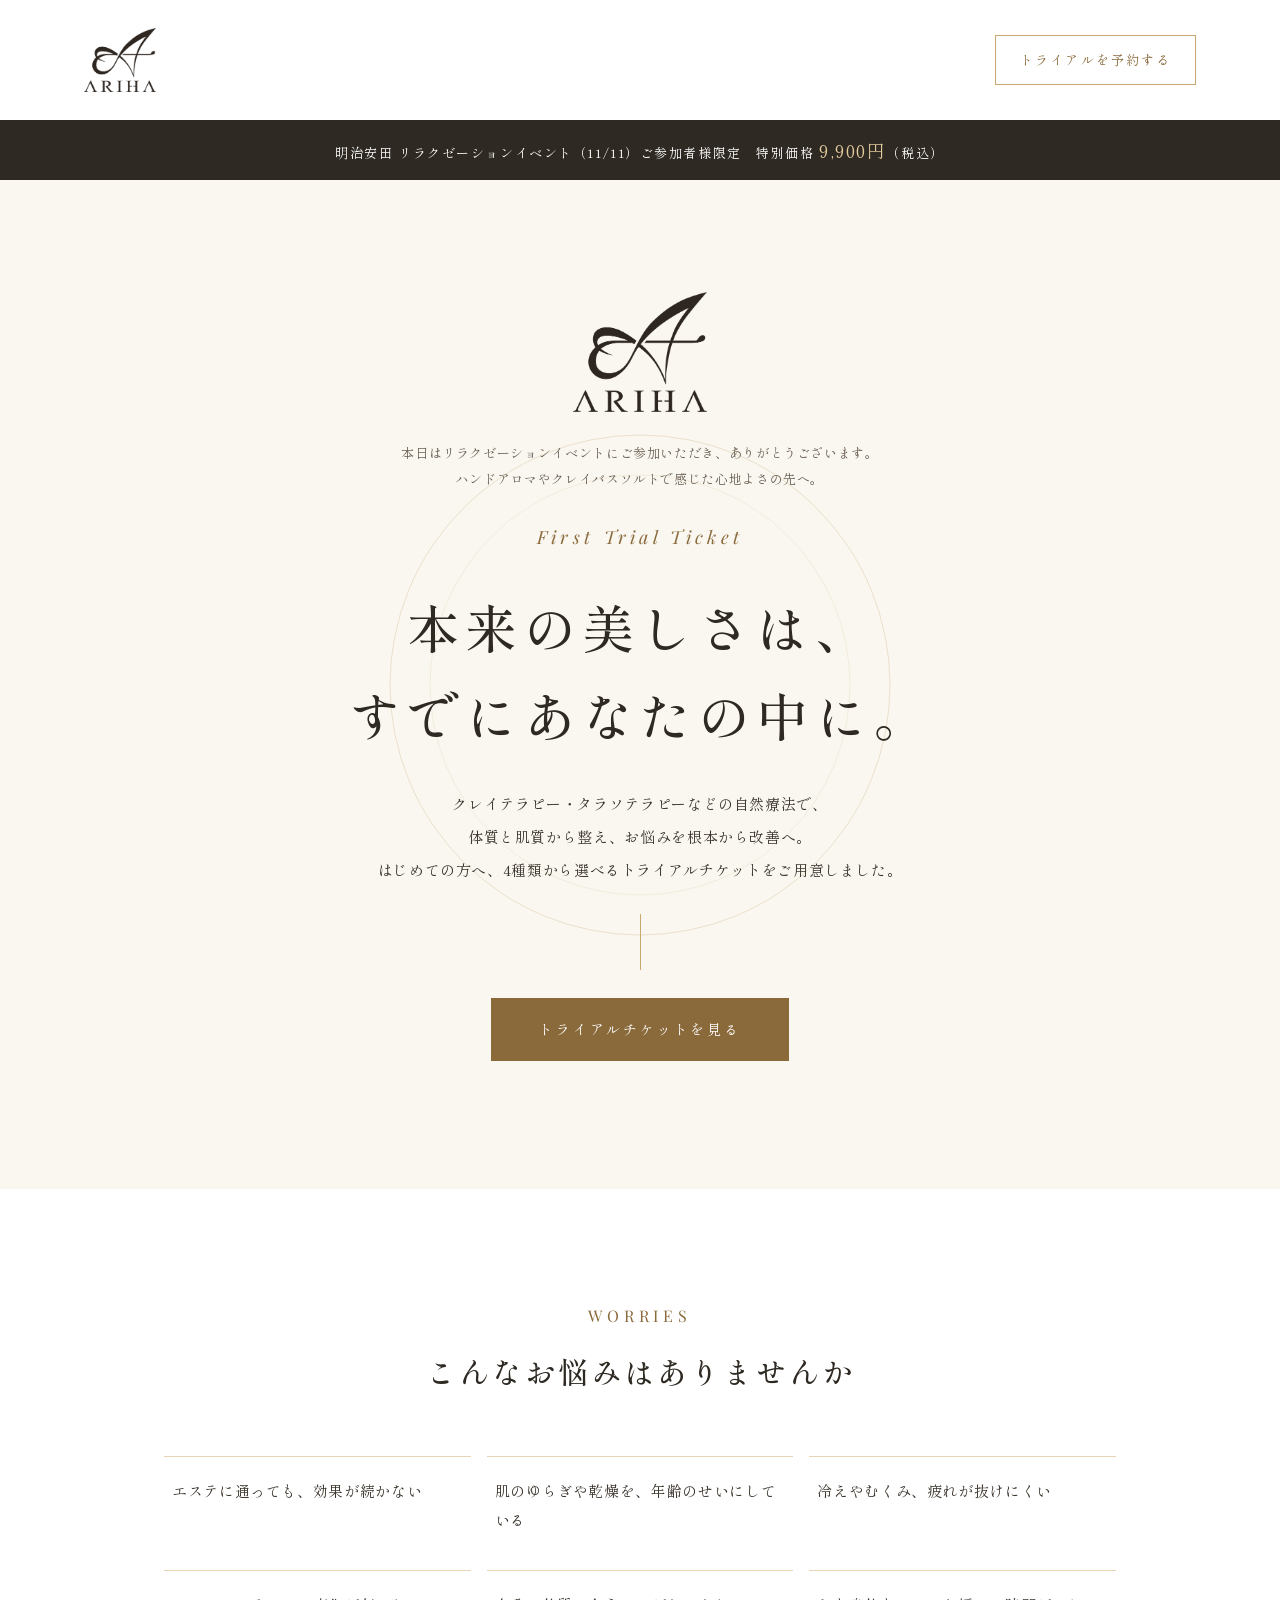
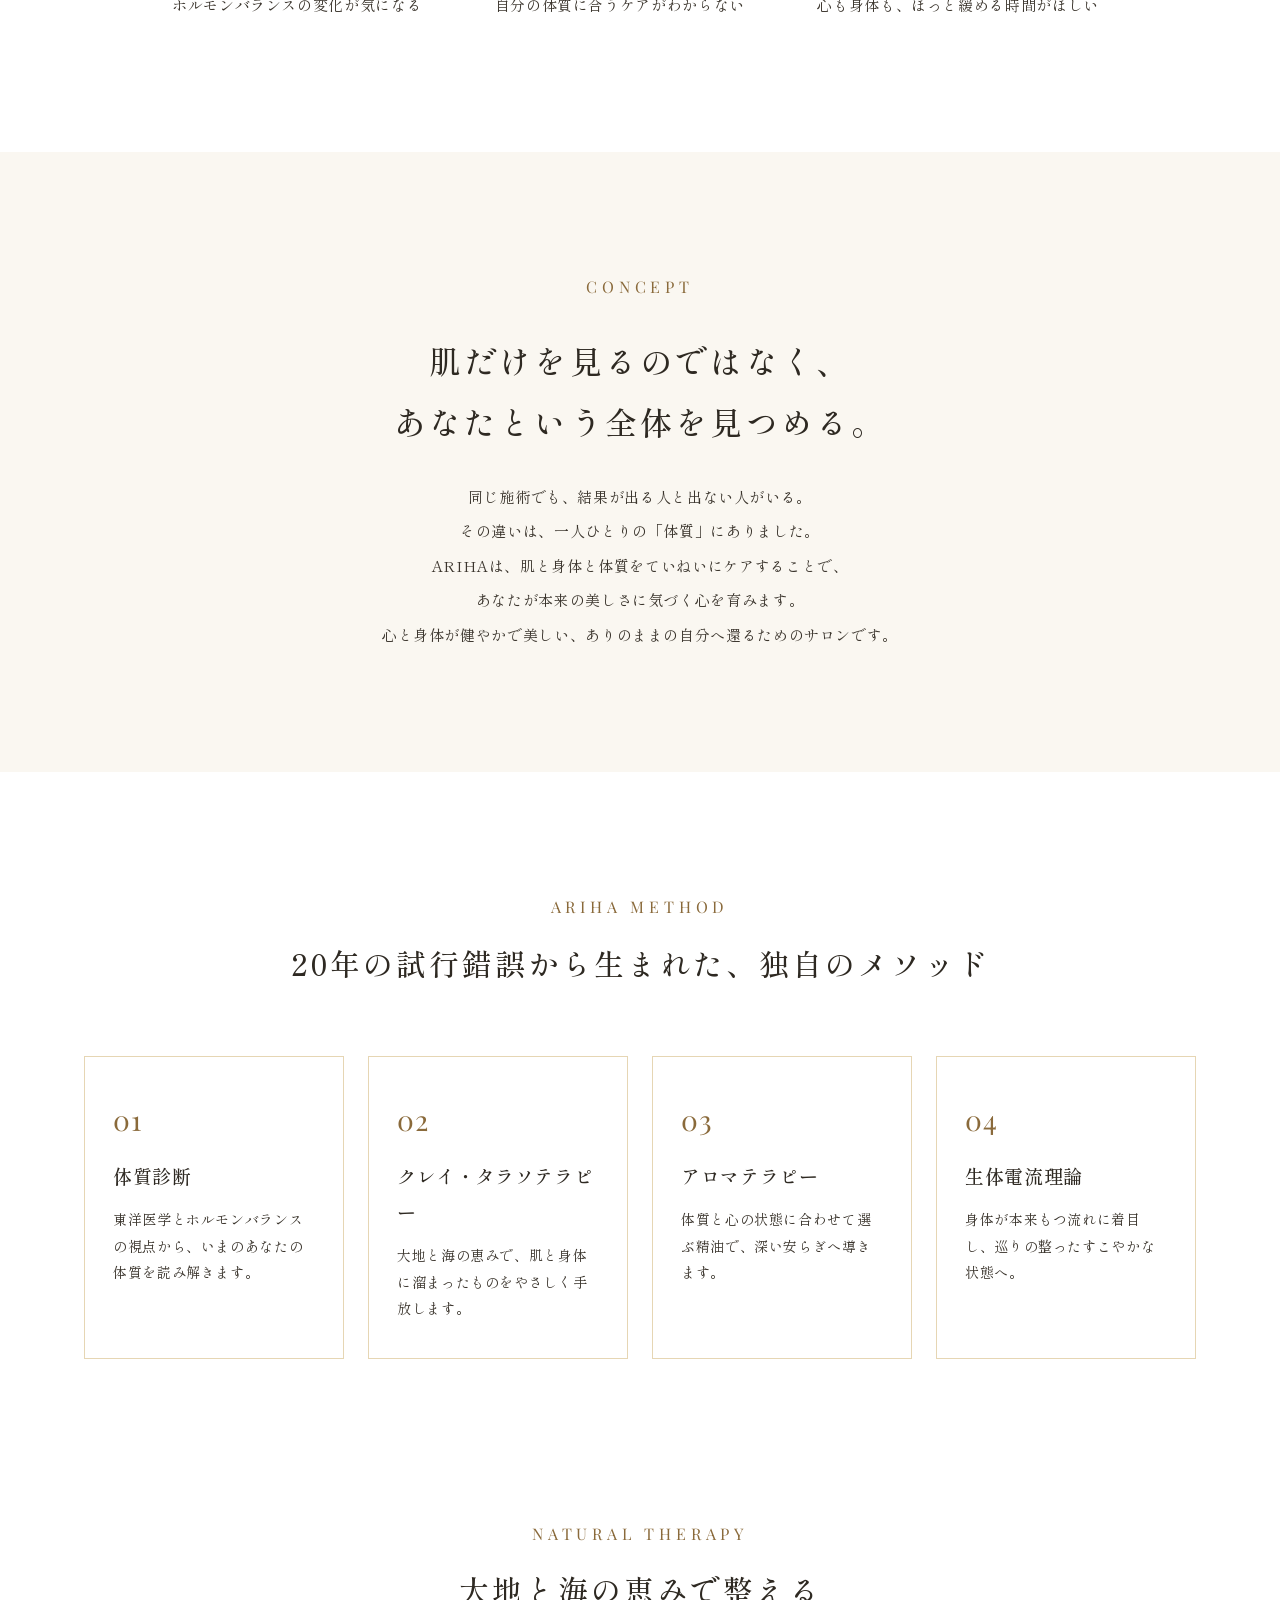
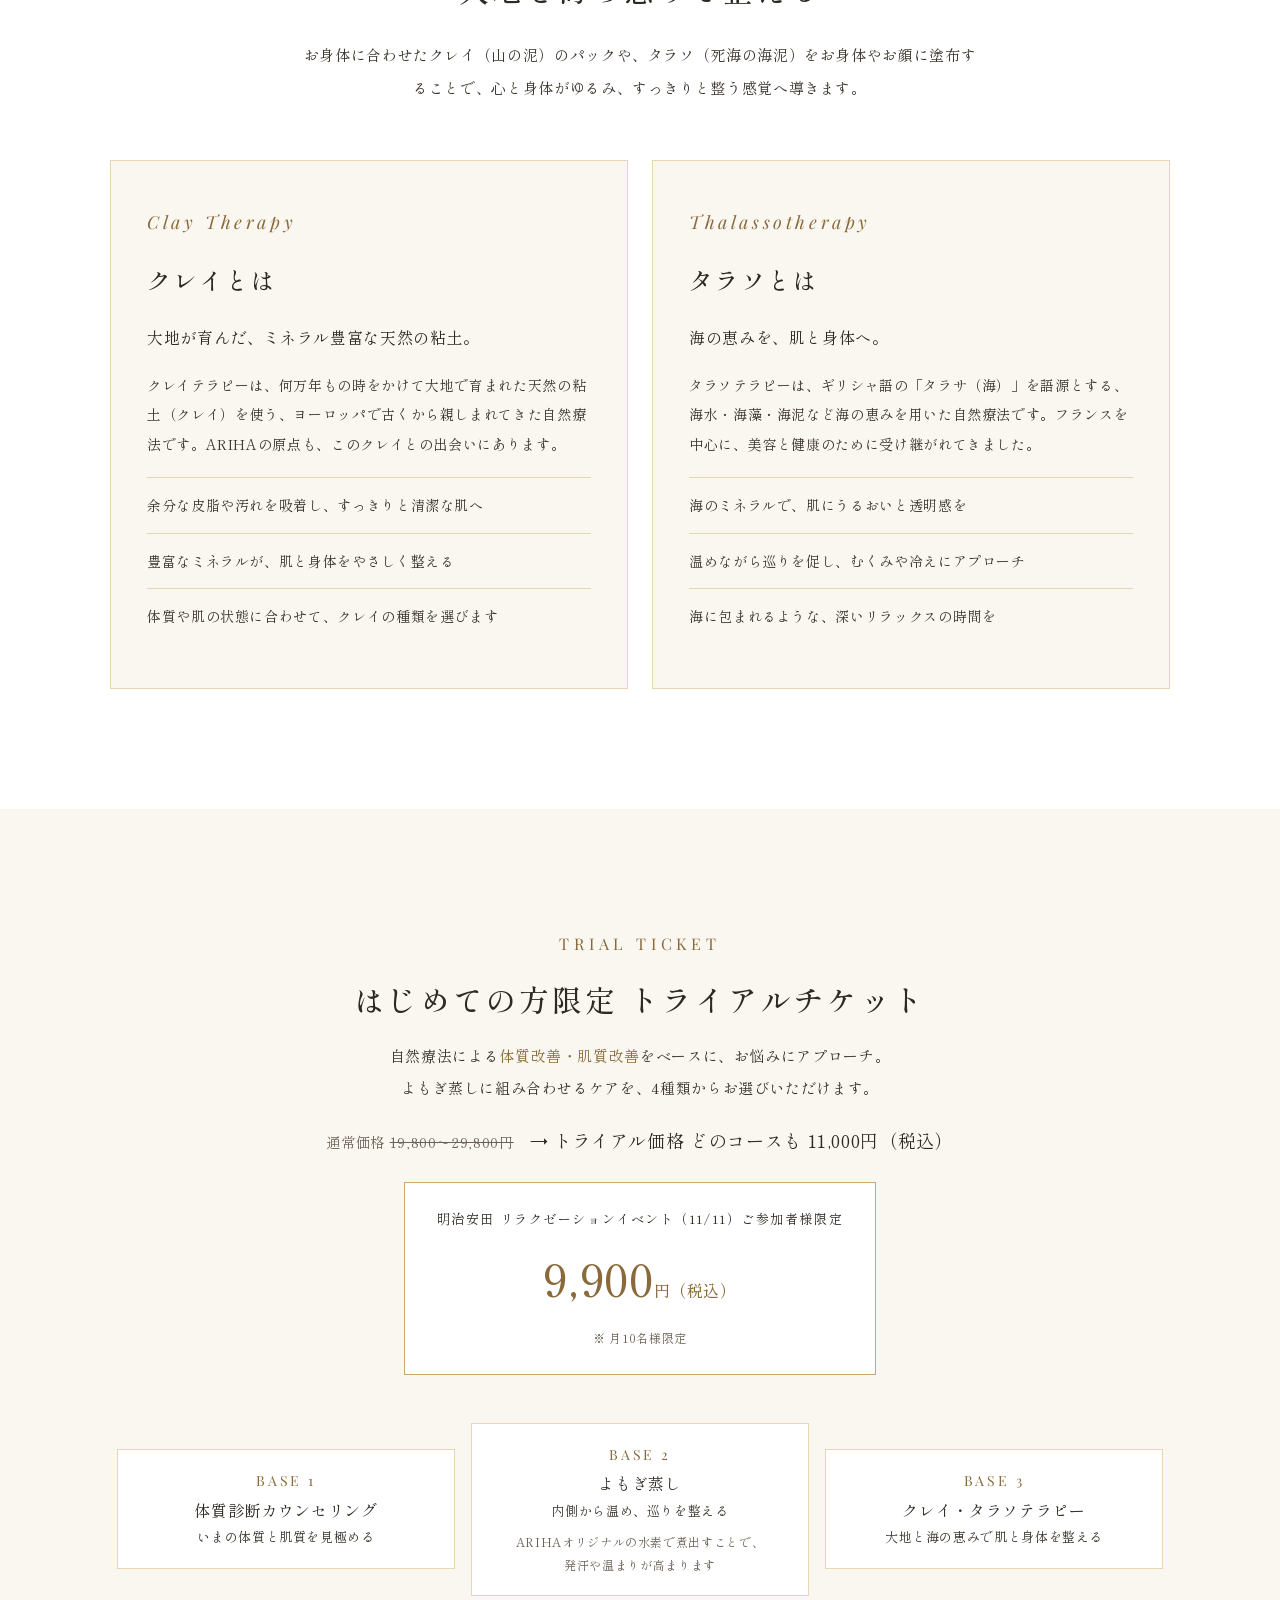
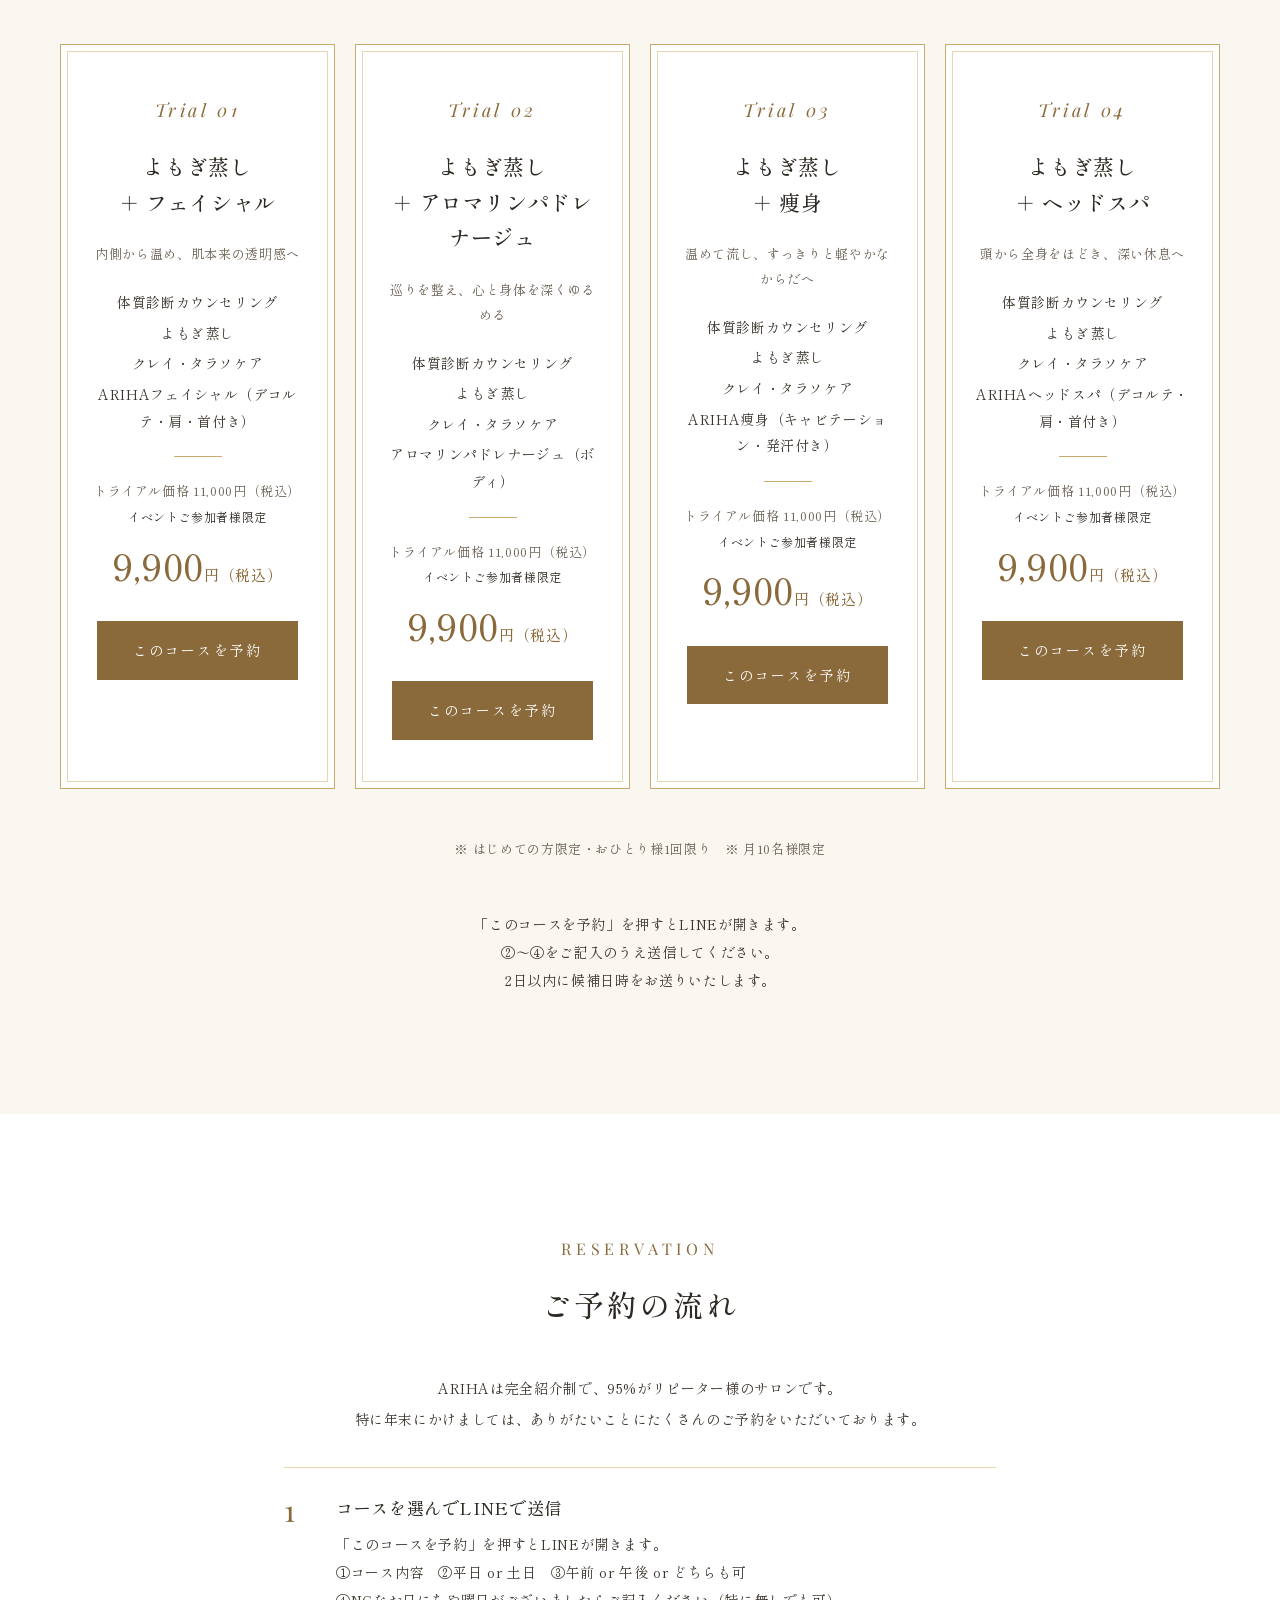
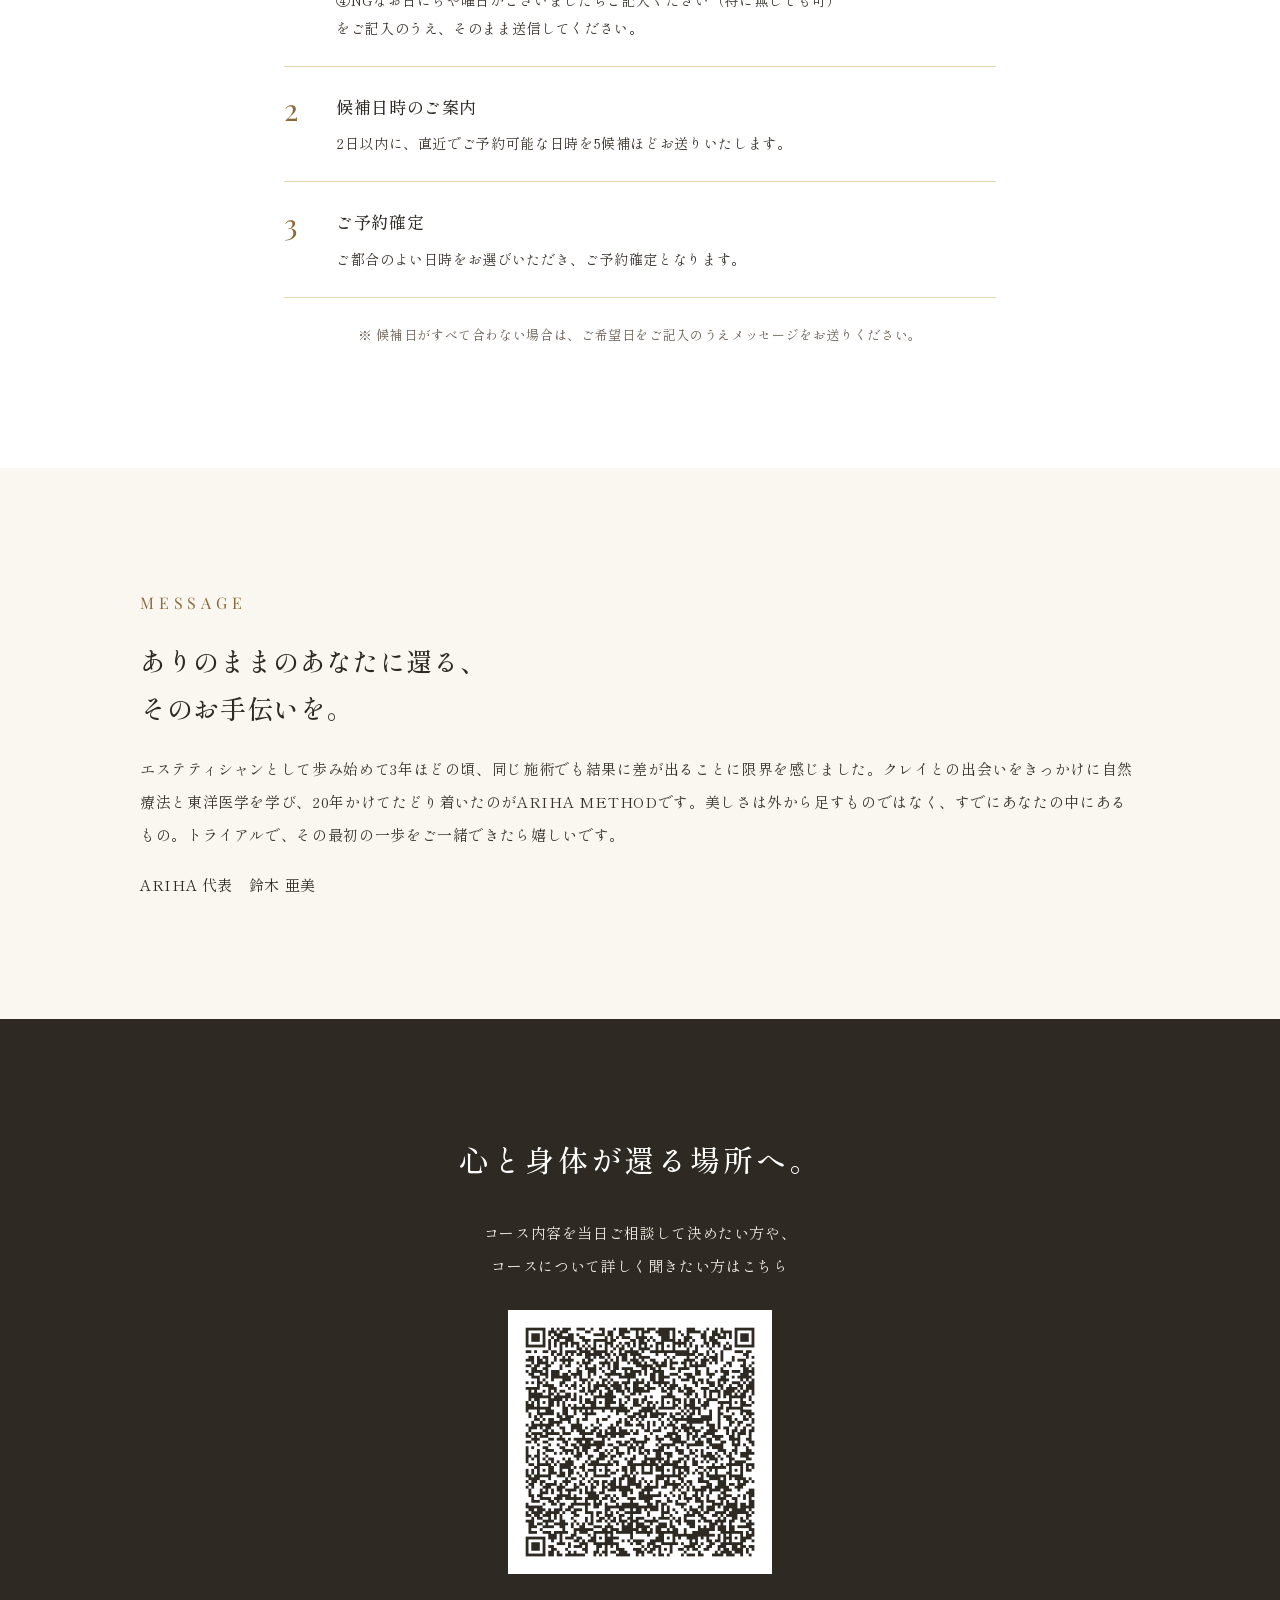
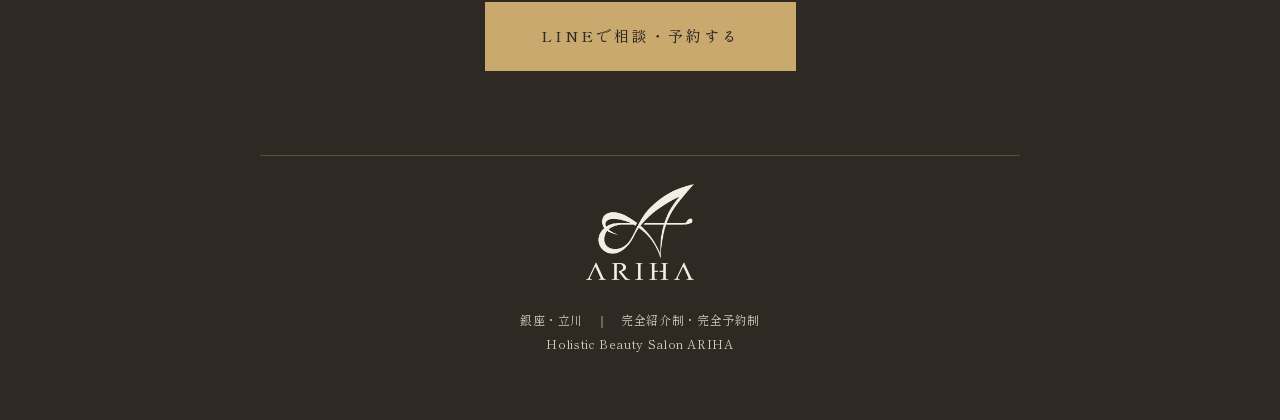
==== commit e8c285c6: "Trial LP: single consult CTA with prefilled LINE message Co-Authored-By: Claude Opus 5.5 <noreply@an" ====
--- a/trial/index.html
+++ b/trial/index.html
@@ -172,7 +172,7 @@
 <span style="font-size: 12px; color: #2E2922">イベントご参加者様限定</span>
 <span style="font-family: 'Shippori Mincho', serif; font-size: 36px; font-weight: 500; color: #8A6A3B">9,900<span style="font-size: 15px">円（税込）</span></span>
 </div>
-<a href="https://line.me/R/oaMessage/%40oql6655u/?%E3%80%90%E3%83%88%E3%83%A9%E3%82%A4%E3%82%A2%E3%83%AB%E4%BA%88%E7%B4%84%E5%B8%8C%E6%9C%9B%E3%80%91%0A%E2%91%A0%E3%82%B3%E3%83%BC%E3%82%B9%EF%BC%9A%E3%82%88%E3%82%82%E3%81%8E%E8%92%B8%E3%81%97%EF%BC%8B%E3%83%95%E3%82%A7%E3%82%A4%E3%82%B7%E3%83%A3%E3%83%AB%0A%E2%91%A1%E5%B9%B3%E6%97%A5%EF%BC%8F%E5%9C%9F%E6%97%A5%EF%BC%9A%0A%E2%91%A2%E5%8D%88%E5%89%8D%EF%BC%8F%E5%8D%88%E5%BE%8C%EF%BC%8F%E3%81%A9%E3%81%A1%E3%82%89%E3%82%82%E5%8F%AF%EF%BC%9A%0A%E2%91%A3NG%E3%81%AA%E3%81%8A%E6%97%A5%E3%81%AB%E3%81%A1%E3%83%BB%E6%9B%9C%E6%97%A5%EF%BC%88%E7%89%B9%E3%81%AB%E7%84%A1%E3%81%97%E5%8F%AF%EF%BC%89%EF%BC%9A" style="background: #8A6A3B; color: #FFFFFF; text-decoration: none; font-size: 14px; letter-spacing: 0.16em; padding: 16px 36px; min-height: 44px; box-sizing: border-box; display: inline-flex; align-items: center">このコースを予約</a>
+<a href="https://line.me/R/oaMessage/%40oql6655u/?%E3%80%90%E3%83%88%E3%83%A9%E3%82%A4%E3%82%A2%E3%83%AB%E4%BA%88%E7%B4%84%E5%B8%8C%E6%9C%9B%E3%80%91%0A%E2%91%A0%E3%82%B3%E3%83%BC%E3%82%B9%EF%BC%9A%E3%82%88%E3%82%82%E3%81%8E%E8%92%B8%E3%81%97%EF%BC%8B%E3%83%95%E3%82%A7%E3%82%A4%E3%82%B7%E3%83%A3%E3%83%AB%0A%E2%91%A1%E5%B9%B3%E6%97%A5%EF%BC%8F%E5%9C%9F%E6%97%A5%EF%BC%9A%0A%E2%91%A2%E5%8D%88%E5%89%8D%EF%BC%8F%E5%8D%88%E5%BE%8C%EF%BC%8F%E3%81%A9%E3%81%A1%E3%82%89%E3%82%82%E5%8F%AF%EF%BC%9A%0A%E2%91%A3NG%E3%81%AA%E3%81%8A%E6%97%A5%E3%81%AB%E3%81%A1%E3%83%BB%E6%9B%9C%E6%97%A5%EF%BC%8F%E7%89%B9%E3%81%AB%E7%84%A1%E3%81%97%EF%BC%9A" style="background: #8A6A3B; color: #FFFFFF; text-decoration: none; font-size: 14px; letter-spacing: 0.16em; padding: 16px 36px; min-height: 44px; box-sizing: border-box; display: inline-flex; align-items: center">このコースを予約</a>
 </div>
 <div style="background: #FFFFFF; border: 1px solid #C9A96E; outline: 1px solid #E6D6B4; outline-offset: -8px; padding: 48px 28px; box-sizing: border-box; display: flex; flex-direction: column; align-items: center; gap: 22px; text-align: center">
 <p style="margin: 0; font-family: 'Playfair Display', serif; font-style: italic; font-size: 18px; letter-spacing: 0.2em; color: #8A6A3B">Trial 02</p>
@@ -190,7 +190,7 @@
 <span style="font-size: 12px; color: #2E2922">イベントご参加者様限定</span>
 <span style="font-family: 'Shippori Mincho', serif; font-size: 36px; font-weight: 500; color: #8A6A3B">9,900<span style="font-size: 15px">円（税込）</span></span>
 </div>
-<a href="https://line.me/R/oaMessage/%40oql6655u/?%E3%80%90%E3%83%88%E3%83%A9%E3%82%A4%E3%82%A2%E3%83%AB%E4%BA%88%E7%B4%84%E5%B8%8C%E6%9C%9B%E3%80%91%0A%E2%91%A0%E3%82%B3%E3%83%BC%E3%82%B9%EF%BC%9A%E3%82%88%E3%82%82%E3%81%8E%E8%92%B8%E3%81%97%EF%BC%8B%E3%82%A2%E3%83%AD%E3%83%9E%E3%83%AA%E3%83%B3%E3%83%91%E3%83%89%E3%83%AC%E3%83%8A%E3%83%BC%E3%82%B8%E3%83%A5%0A%E2%91%A1%E5%B9%B3%E6%97%A5%EF%BC%8F%E5%9C%9F%E6%97%A5%EF%BC%9A%0A%E2%91%A2%E5%8D%88%E5%89%8D%EF%BC%8F%E5%8D%88%E5%BE%8C%EF%BC%8F%E3%81%A9%E3%81%A1%E3%82%89%E3%82%82%E5%8F%AF%EF%BC%9A%0A%E2%91%A3NG%E3%81%AA%E3%81%8A%E6%97%A5%E3%81%AB%E3%81%A1%E3%83%BB%E6%9B%9C%E6%97%A5%EF%BC%88%E7%89%B9%E3%81%AB%E7%84%A1%E3%81%97%E5%8F%AF%EF%BC%89%EF%BC%9A" style="background: #8A6A3B; color: #FFFFFF; text-decoration: none; font-size: 14px; letter-spacing: 0.16em; padding: 16px 36px; min-height: 44px; box-sizing: border-box; display: inline-flex; align-items: center">このコースを予約</a>
+<a href="https://line.me/R/oaMessage/%40oql6655u/?%E3%80%90%E3%83%88%E3%83%A9%E3%82%A4%E3%82%A2%E3%83%AB%E4%BA%88%E7%B4%84%E5%B8%8C%E6%9C%9B%E3%80%91%0A%E2%91%A0%E3%82%B3%E3%83%BC%E3%82%B9%EF%BC%9A%E3%82%88%E3%82%82%E3%81%8E%E8%92%B8%E3%81%97%EF%BC%8B%E3%82%A2%E3%83%AD%E3%83%9E%E3%83%AA%E3%83%B3%E3%83%91%E3%83%89%E3%83%AC%E3%83%8A%E3%83%BC%E3%82%B8%E3%83%A5%0A%E2%91%A1%E5%B9%B3%E6%97%A5%EF%BC%8F%E5%9C%9F%E6%97%A5%EF%BC%9A%0A%E2%91%A2%E5%8D%88%E5%89%8D%EF%BC%8F%E5%8D%88%E5%BE%8C%EF%BC%8F%E3%81%A9%E3%81%A1%E3%82%89%E3%82%82%E5%8F%AF%EF%BC%9A%0A%E2%91%A3NG%E3%81%AA%E3%81%8A%E6%97%A5%E3%81%AB%E3%81%A1%E3%83%BB%E6%9B%9C%E6%97%A5%EF%BC%8F%E7%89%B9%E3%81%AB%E7%84%A1%E3%81%97%EF%BC%9A" style="background: #8A6A3B; color: #FFFFFF; text-decoration: none; font-size: 14px; letter-spacing: 0.16em; padding: 16px 36px; min-height: 44px; box-sizing: border-box; display: inline-flex; align-items: center">このコースを予約</a>
 </div>
 <div style="background: #FFFFFF; border: 1px solid #C9A96E; outline: 1px solid #E6D6B4; outline-offset: -8px; padding: 48px 28px; box-sizing: border-box; display: flex; flex-direction: column; align-items: center; gap: 22px; text-align: center">
 <p style="margin: 0; font-family: 'Playfair Display', serif; font-style: italic; font-size: 18px; letter-spacing: 0.2em; color: #8A6A3B">Trial 03</p>
@@ -208,7 +208,7 @@
 <span style="font-size: 12px; color: #2E2922">イベントご参加者様限定</span>
 <span style="font-family: 'Shippori Mincho', serif; font-size: 36px; font-weight: 500; color: #8A6A3B">9,900<span style="font-size: 15px">円（税込）</span></span>
 </div>
-<a href="https://line.me/R/oaMessage/%40oql6655u/?%E3%80%90%E3%83%88%E3%83%A9%E3%82%A4%E3%82%A2%E3%83%AB%E4%BA%88%E7%B4%84%E5%B8%8C%E6%9C%9B%E3%80%91%0A%E2%91%A0%E3%82%B3%E3%83%BC%E3%82%B9%EF%BC%9A%E3%82%88%E3%82%82%E3%81%8E%E8%92%B8%E3%81%97%EF%BC%8B%E7%97%A9%E8%BA%AB%0A%E2%91%A1%E5%B9%B3%E6%97%A5%EF%BC%8F%E5%9C%9F%E6%97%A5%EF%BC%9A%0A%E2%91%A2%E5%8D%88%E5%89%8D%EF%BC%8F%E5%8D%88%E5%BE%8C%EF%BC%8F%E3%81%A9%E3%81%A1%E3%82%89%E3%82%82%E5%8F%AF%EF%BC%9A%0A%E2%91%A3NG%E3%81%AA%E3%81%8A%E6%97%A5%E3%81%AB%E3%81%A1%E3%83%BB%E6%9B%9C%E6%97%A5%EF%BC%88%E7%89%B9%E3%81%AB%E7%84%A1%E3%81%97%E5%8F%AF%EF%BC%89%EF%BC%9A" style="background: #8A6A3B; color: #FFFFFF; text-decoration: none; font-size: 14px; letter-spacing: 0.16em; padding: 16px 36px; min-height: 44px; box-sizing: border-box; display: inline-flex; align-items: center">このコースを予約</a>
+<a href="https://line.me/R/oaMessage/%40oql6655u/?%E3%80%90%E3%83%88%E3%83%A9%E3%82%A4%E3%82%A2%E3%83%AB%E4%BA%88%E7%B4%84%E5%B8%8C%E6%9C%9B%E3%80%91%0A%E2%91%A0%E3%82%B3%E3%83%BC%E3%82%B9%EF%BC%9A%E3%82%88%E3%82%82%E3%81%8E%E8%92%B8%E3%81%97%EF%BC%8B%E7%97%A9%E8%BA%AB%0A%E2%91%A1%E5%B9%B3%E6%97%A5%EF%BC%8F%E5%9C%9F%E6%97%A5%EF%BC%9A%0A%E2%91%A2%E5%8D%88%E5%89%8D%EF%BC%8F%E5%8D%88%E5%BE%8C%EF%BC%8F%E3%81%A9%E3%81%A1%E3%82%89%E3%82%82%E5%8F%AF%EF%BC%9A%0A%E2%91%A3NG%E3%81%AA%E3%81%8A%E6%97%A5%E3%81%AB%E3%81%A1%E3%83%BB%E6%9B%9C%E6%97%A5%EF%BC%8F%E7%89%B9%E3%81%AB%E7%84%A1%E3%81%97%EF%BC%9A" style="background: #8A6A3B; color: #FFFFFF; text-decoration: none; font-size: 14px; letter-spacing: 0.16em; padding: 16px 36px; min-height: 44px; box-sizing: border-box; display: inline-flex; align-items: center">このコースを予約</a>
 </div>
 <div style="background: #FFFFFF; border: 1px solid #C9A96E; outline: 1px solid #E6D6B4; outline-offset: -8px; padding: 48px 28px; box-sizing: border-box; display: flex; flex-direction: column; align-items: center; gap: 22px; text-align: center">
 <p style="margin: 0; font-family: 'Playfair Display', serif; font-style: italic; font-size: 18px; letter-spacing: 0.2em; color: #8A6A3B">Trial 04</p>
@@ -226,19 +226,11 @@
 <span style="font-size: 12px; color: #2E2922">イベントご参加者様限定</span>
 <span style="font-family: 'Shippori Mincho', serif; font-size: 36px; font-weight: 500; color: #8A6A3B">9,900<span style="font-size: 15px">円（税込）</span></span>
 </div>
-<a href="https://line.me/R/oaMessage/%40oql6655u/?%E3%80%90%E3%83%88%E3%83%A9%E3%82%A4%E3%82%A2%E3%83%AB%E4%BA%88%E7%B4%84%E5%B8%8C%E6%9C%9B%E3%80%91%0A%E2%91%A0%E3%82%B3%E3%83%BC%E3%82%B9%EF%BC%9A%E3%82%88%E3%82%82%E3%81%8E%E8%92%B8%E3%81%97%EF%BC%8B%E3%83%98%E3%83%83%E3%83%89%E3%82%B9%E3%83%91%0A%E2%91%A1%E5%B9%B3%E6%97%A5%EF%BC%8F%E5%9C%9F%E6%97%A5%EF%BC%9A%0A%E2%91%A2%E5%8D%88%E5%89%8D%EF%BC%8F%E5%8D%88%E5%BE%8C%EF%BC%8F%E3%81%A9%E3%81%A1%E3%82%89%E3%82%82%E5%8F%AF%EF%BC%9A%0A%E2%91%A3NG%E3%81%AA%E3%81%8A%E6%97%A5%E3%81%AB%E3%81%A1%E3%83%BB%E6%9B%9C%E6%97%A5%EF%BC%88%E7%89%B9%E3%81%AB%E7%84%A1%E3%81%97%E5%8F%AF%EF%BC%89%EF%BC%9A" style="background: #8A6A3B; color: #FFFFFF; text-decoration: none; font-size: 14px; letter-spacing: 0.16em; padding: 16px 36px; min-height: 44px; box-sizing: border-box; display: inline-flex; align-items: center">このコースを予約</a>
+<a href="https://line.me/R/oaMessage/%40oql6655u/?%E3%80%90%E3%83%88%E3%83%A9%E3%82%A4%E3%82%A2%E3%83%AB%E4%BA%88%E7%B4%84%E5%B8%8C%E6%9C%9B%E3%80%91%0A%E2%91%A0%E3%82%B3%E3%83%BC%E3%82%B9%EF%BC%9A%E3%82%88%E3%82%82%E3%81%8E%E8%92%B8%E3%81%97%EF%BC%8B%E3%83%98%E3%83%83%E3%83%89%E3%82%B9%E3%83%91%0A%E2%91%A1%E5%B9%B3%E6%97%A5%EF%BC%8F%E5%9C%9F%E6%97%A5%EF%BC%9A%0A%E2%91%A2%E5%8D%88%E5%89%8D%EF%BC%8F%E5%8D%88%E5%BE%8C%EF%BC%8F%E3%81%A9%E3%81%A1%E3%82%89%E3%82%82%E5%8F%AF%EF%BC%9A%0A%E2%91%A3NG%E3%81%AA%E3%81%8A%E6%97%A5%E3%81%AB%E3%81%A1%E3%83%BB%E6%9B%9C%E6%97%A5%EF%BC%8F%E7%89%B9%E3%81%AB%E7%84%A1%E3%81%97%EF%BC%9A" style="background: #8A6A3B; color: #FFFFFF; text-decoration: none; font-size: 14px; letter-spacing: 0.16em; padding: 16px 36px; min-height: 44px; box-sizing: border-box; display: inline-flex; align-items: center">このコースを予約</a>
 </div>
 </div>
 <p style="margin: 0; font-size: 13px; color: #6B6155; text-align: center">※ はじめての方限定・おひとり様1回限り　※ 月10名様限定</p>
 <p style="margin: 0; font-size: 14px; text-align: center; line-height: 2">「このコースを予約」を押すとLINEが開きます。<br>②〜④をご記入のうえ送信してください。<br>2日以内に候補日時をお送りいたします。</p>
-<div style="background: #FFFFFF; border: 1px solid #E6D6B4; padding: 28px 32px; display: flex; flex-wrap: wrap; align-items: center; justify-content: center; gap: 24px">
-<img src="line-qr.png" alt="ARIHA LINE予約用QRコード" style="width: 160px; height: 160px">
-<div style="display: flex; flex-direction: column; gap: 8px; text-align: left">
-<p style="margin: 0; font-family: 'Shippori Mincho', serif; font-size: 18px; color: #2E2922">LINEでご予約・ご相談</p>
-<p style="margin: 0; font-size: 13px">QRコードを読み取って友だち追加のうえ、<br>ご希望のコースと日時をお送りください。</p>
-<a href="https://lin.ee/NLiUsbi" style="font-size: 13px">https://lin.ee/NLiUsbi</a>
-</div>
-</div>
 </div>
 </section>
 
@@ -282,9 +274,9 @@
 <section style="background: #2E2922; color: #F3EDE2; padding: 112px 24px 64px; text-align: center">
 <div style="max-width: 760px; margin: 0 auto; display: flex; flex-direction: column; align-items: center; gap: 28px">
 <h2 style="margin: 0; font-family: 'Shippori Mincho', serif; font-weight: 500; font-size: clamp(22px, 3vw, 30px); line-height: 1.9; letter-spacing: 0.1em; color: #FFFFFF">心と身体が還る場所へ。</h2>
-<p style="margin: 0; font-size: 14px; line-height: 2.2">ご予約・ご相談はLINEにて承っております。</p>
-<img src="line-qr.png" alt="ARIHA LINE予約用QRコード" style="width: 160px; height: 160px; background: #FFFFFF; padding: 12px">
-<a href="https://lin.ee/NLiUsbi" style="background: #C9A96E; color: #2E2922; text-decoration: none; font-size: 15px; font-weight: 500; letter-spacing: 0.2em; padding: 20px 56px; min-height: 44px; box-sizing: border-box; display: inline-flex; align-items: center">LINEで予約する</a>
+<p style="margin: 0; font-size: 15px; line-height: 2.2">コース内容を当日ご相談して決めたい方や、<br>コースについて詳しく聞きたい方はこちら</p>
+<img src="line-qr-consult.png" alt="ARIHA LINE相談用QRコード" style="width: 240px; height: 240px; background: #FFFFFF; padding: 12px">
+<a href="https://line.me/R/oaMessage/%40oql6655u/?%E3%80%90%E3%83%88%E3%83%A9%E3%82%A4%E3%82%A2%E3%83%AB%E4%BA%88%E7%B4%84%E5%B8%8C%E6%9C%9B%E3%83%BB%E3%81%94%E7%9B%B8%E8%AB%87%E3%80%91%0A%E2%91%A0%E3%82%B3%E3%83%BC%E3%82%B9%EF%BC%9A%E5%BD%93%E6%97%A5%E7%9B%B8%E8%AB%87%E3%81%97%E3%81%A6%E6%B1%BA%E3%82%81%E3%81%9F%E3%81%84%EF%BC%8F%E8%A9%B3%E3%81%97%E3%81%8F%E8%81%9E%E3%81%8D%E3%81%9F%E3%81%84%0A%E2%91%A1%E5%B9%B3%E6%97%A5%EF%BC%8F%E5%9C%9F%E6%97%A5%EF%BC%9A%0A%E2%91%A2%E5%8D%88%E5%89%8D%EF%BC%8F%E5%8D%88%E5%BE%8C%EF%BC%8F%E3%81%A9%E3%81%A1%E3%82%89%E3%82%82%E5%8F%AF%EF%BC%9A%0A%E2%91%A3NG%E3%81%AA%E3%81%8A%E6%97%A5%E3%81%AB%E3%81%A1%E3%83%BB%E6%9B%9C%E6%97%A5%EF%BC%8F%E7%89%B9%E3%81%AB%E7%84%A1%E3%81%97%EF%BC%9A%0A%E3%81%94%E8%B3%AA%E5%95%8F%E3%81%AA%E3%81%A9%EF%BC%9A" style="background: #C9A96E; color: #2E2922; text-decoration: none; font-size: 15px; font-weight: 500; letter-spacing: 0.2em; padding: 20px 56px; min-height: 44px; box-sizing: border-box; display: inline-flex; align-items: center">LINEで相談・予約する</a>
 <div style="width: 100%; height: 1px; background: #5A5046; margin-top: 56px"></div>
 <img src="logo-cream.png" alt="ARIHA" style="height: 96px; width: auto">
 <p style="margin: 0; font-size: 12px; line-height: 2; color: #D8CFC0">銀座・立川　｜　完全紹介制・完全予約制<br>Holistic Beauty Salon ARIHA</p>
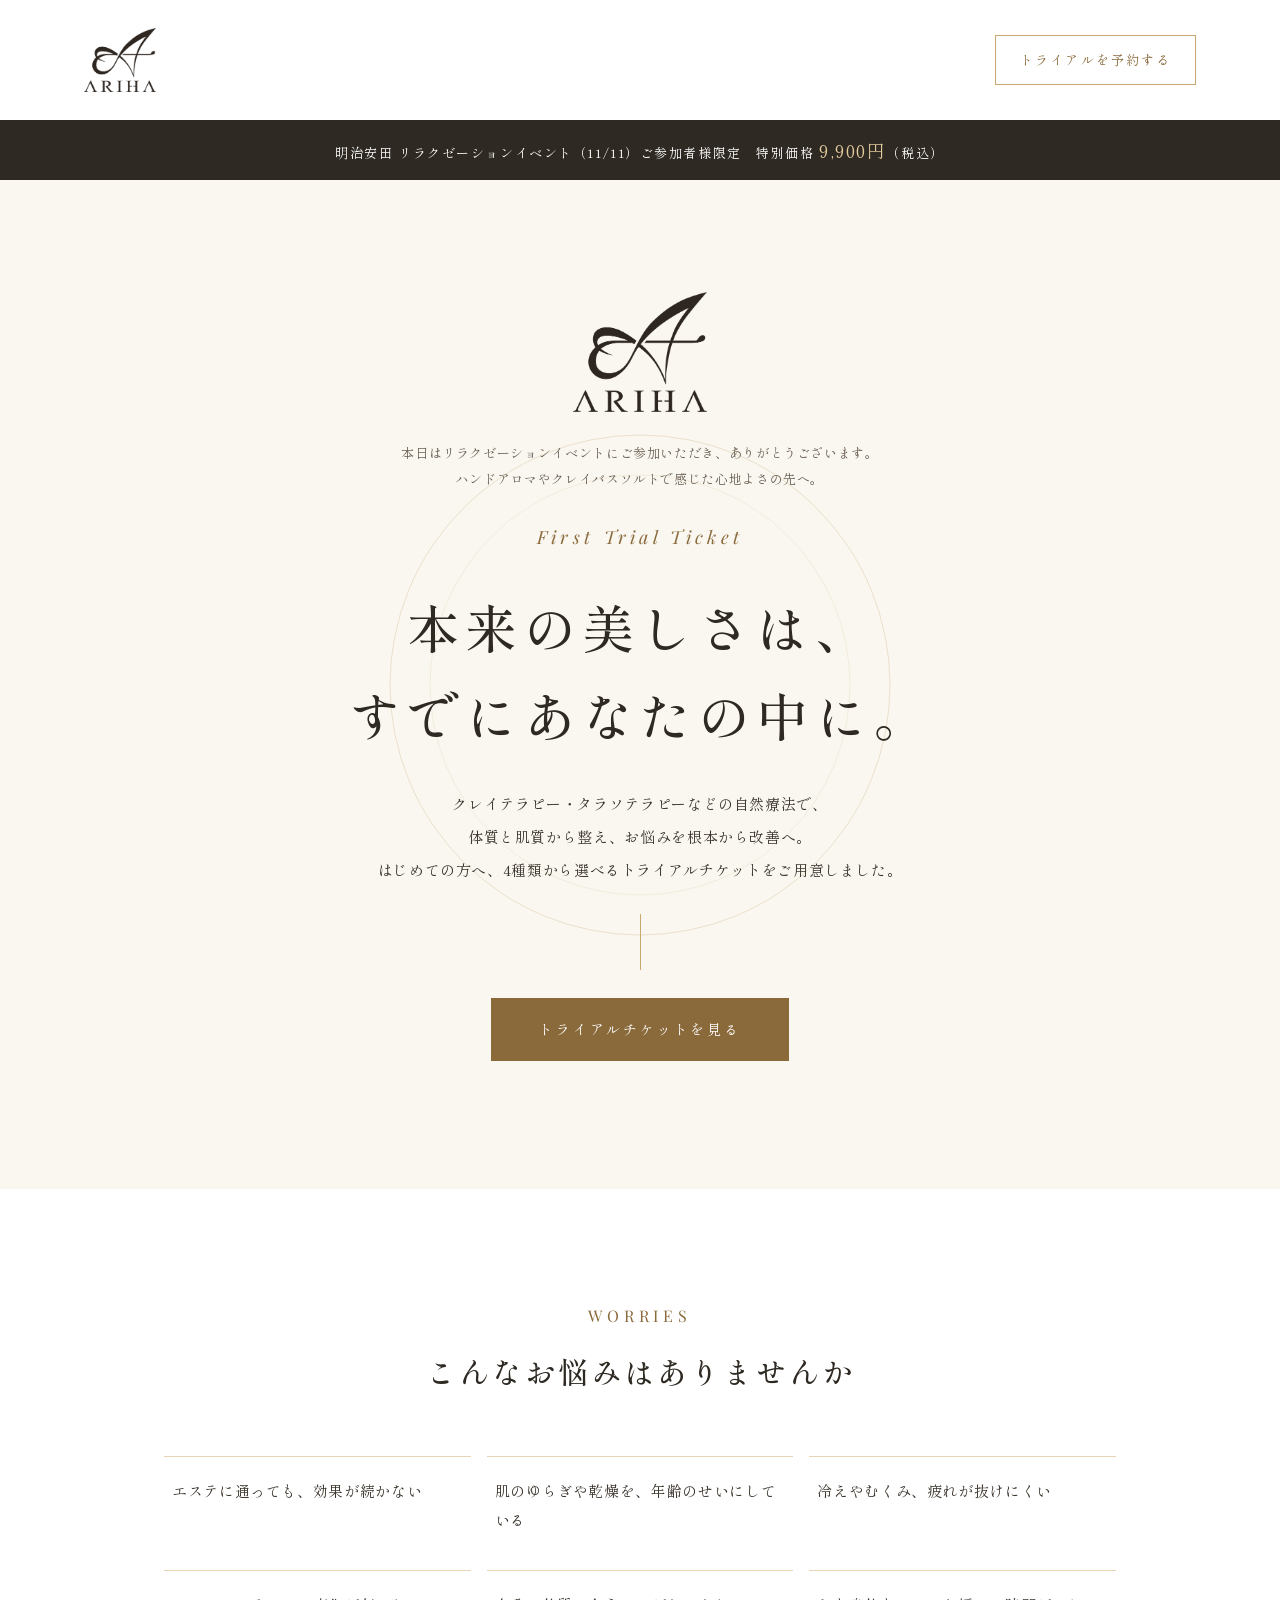
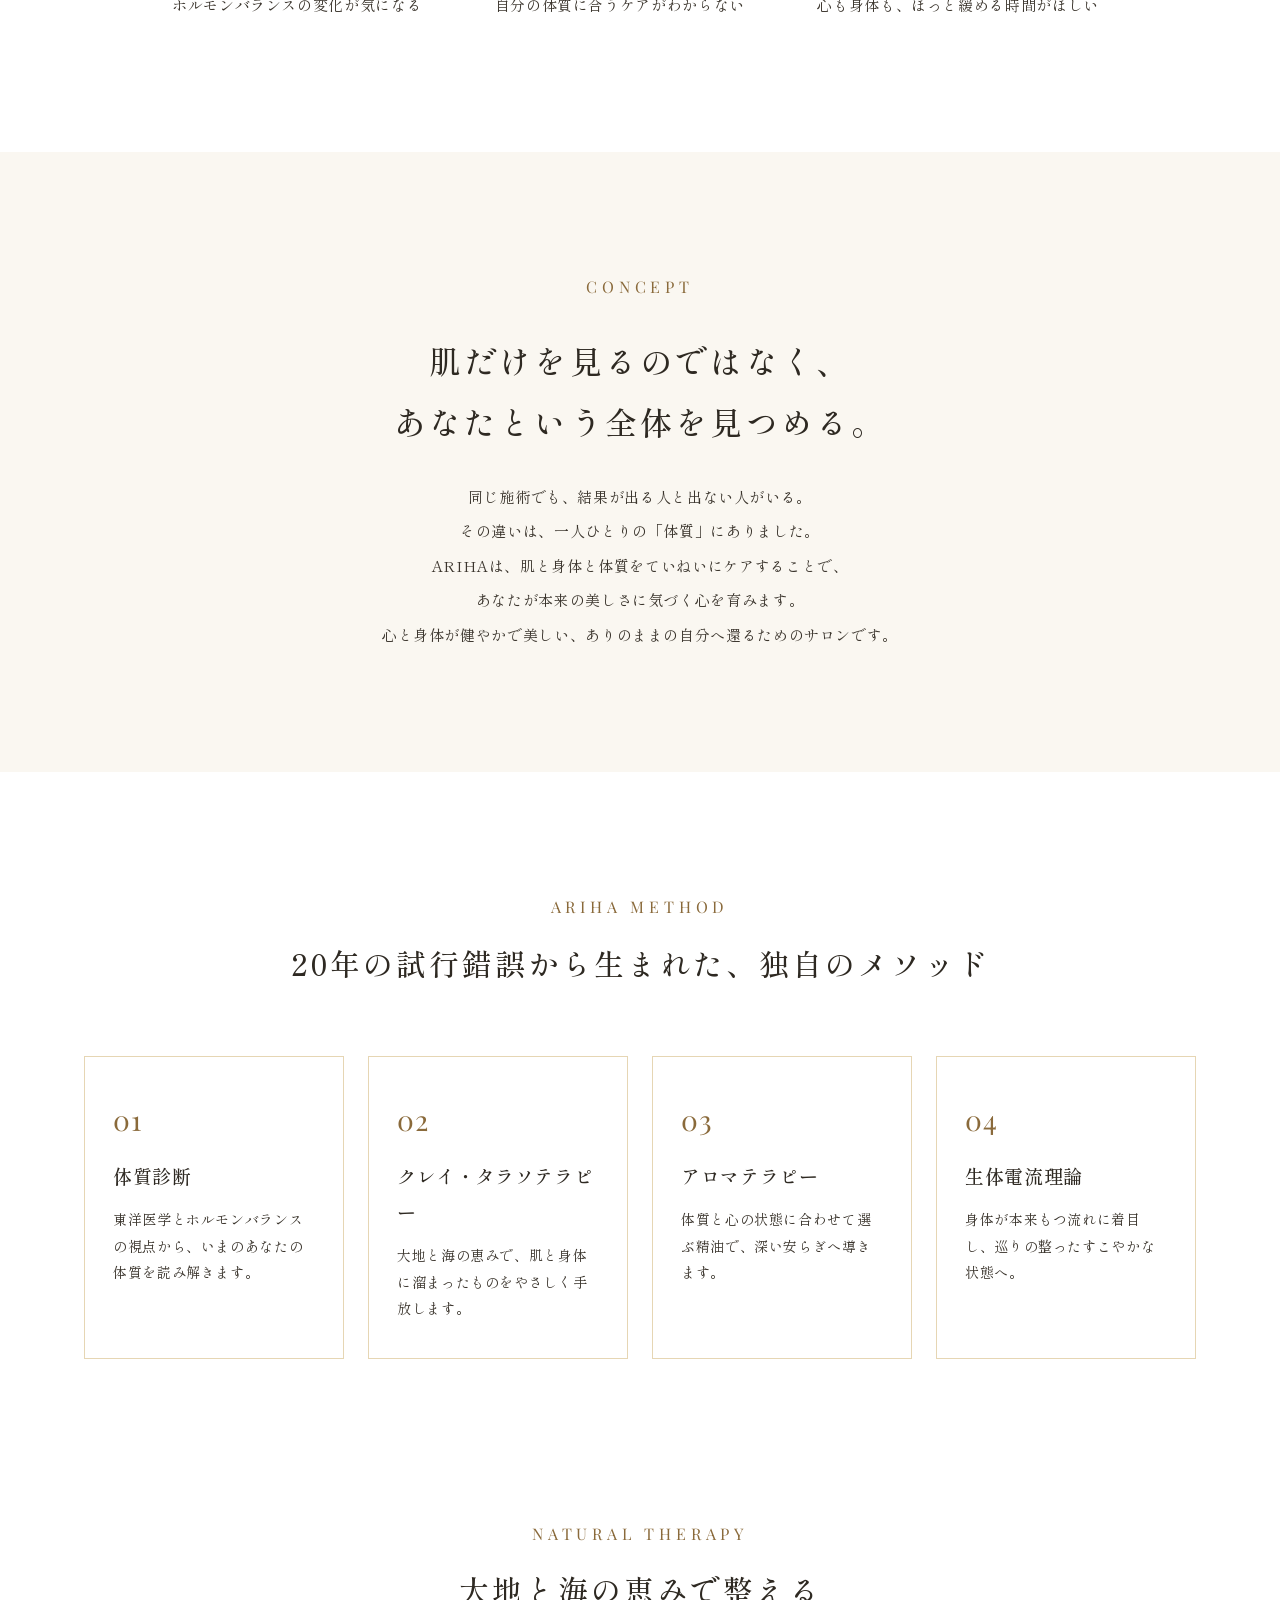
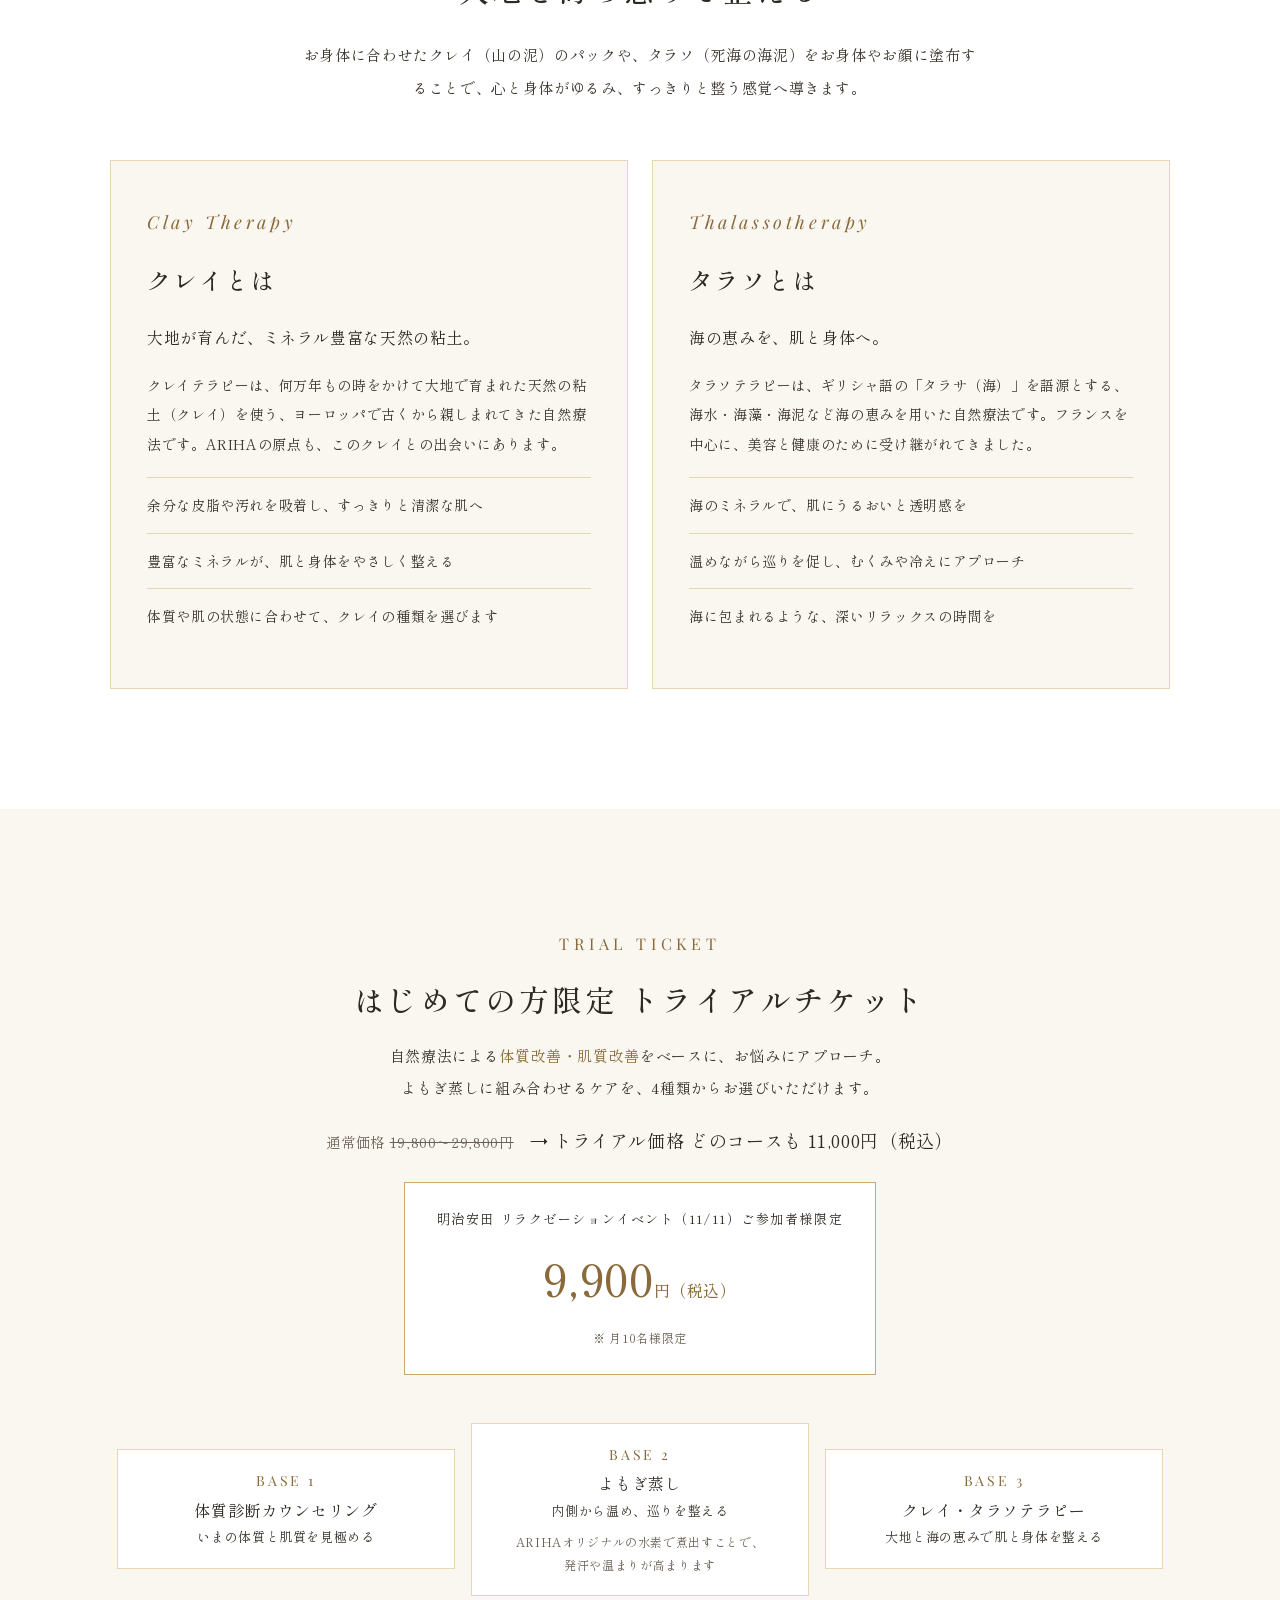
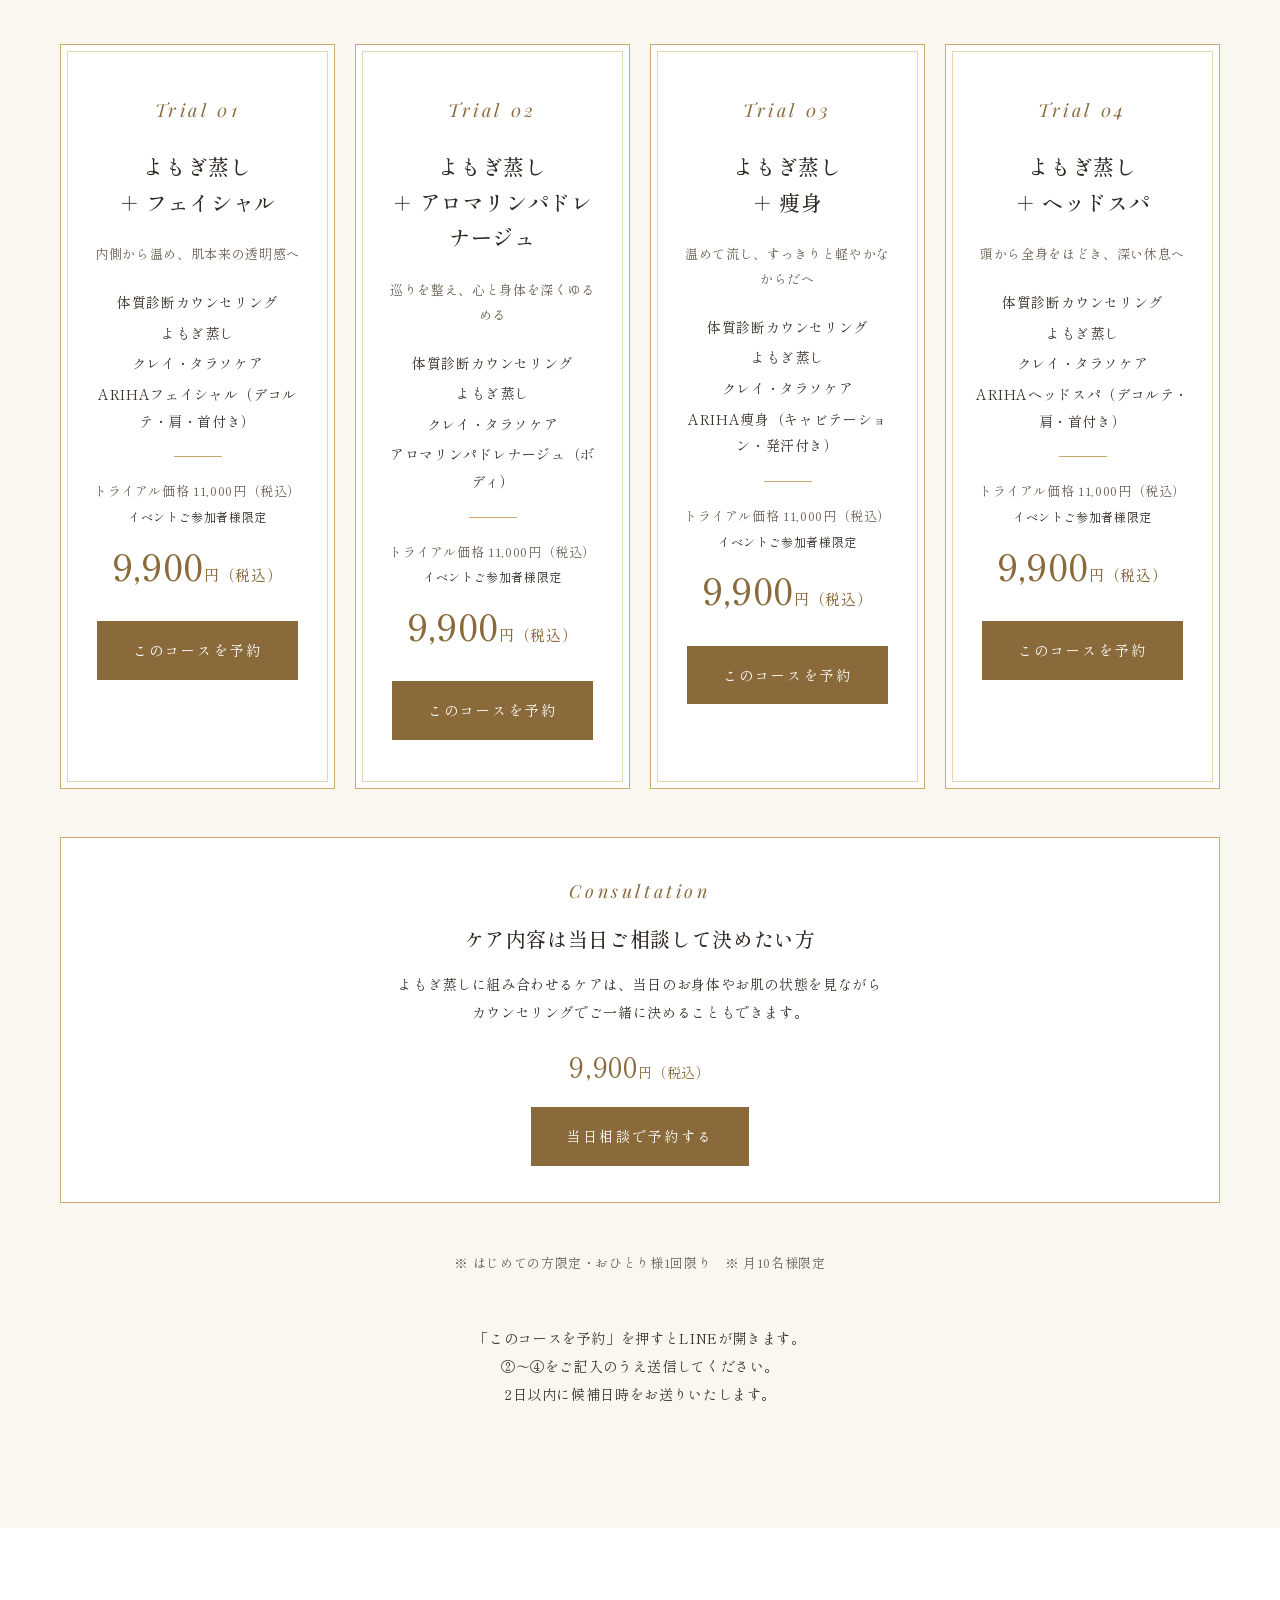
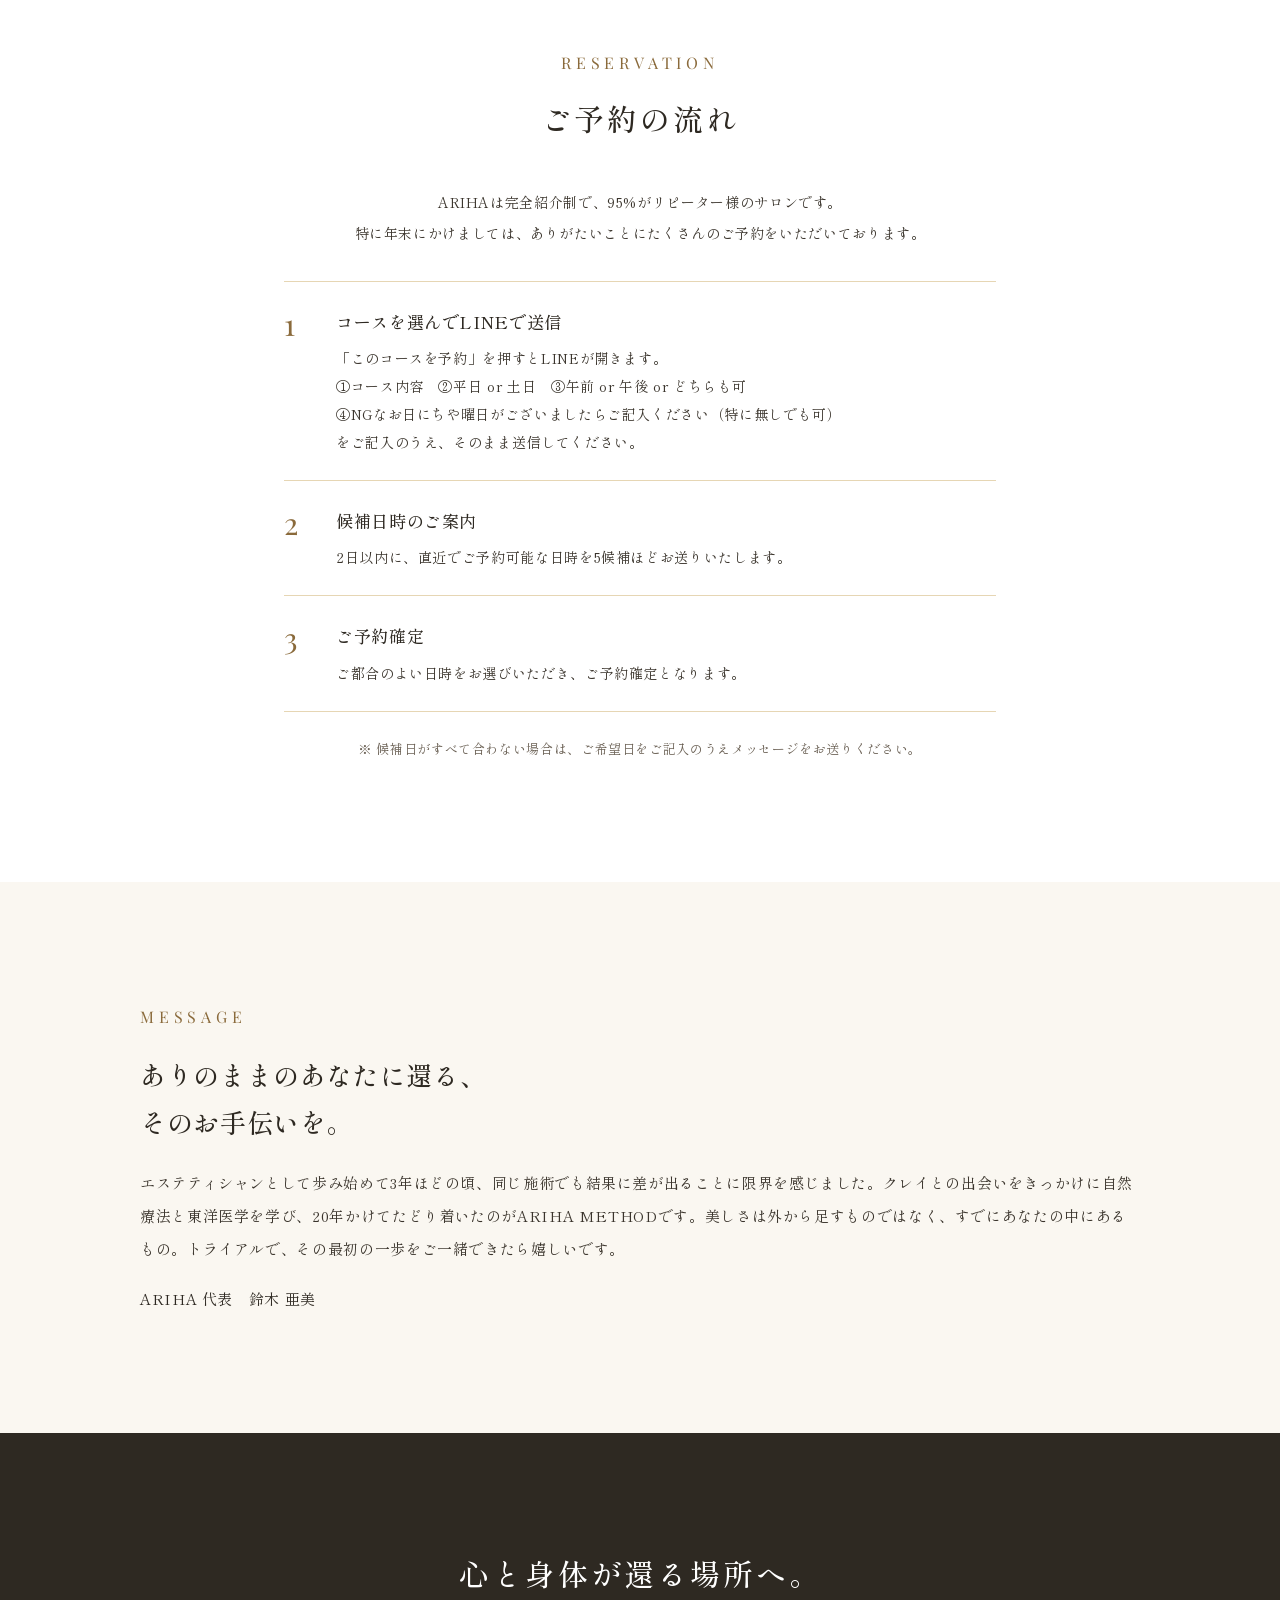
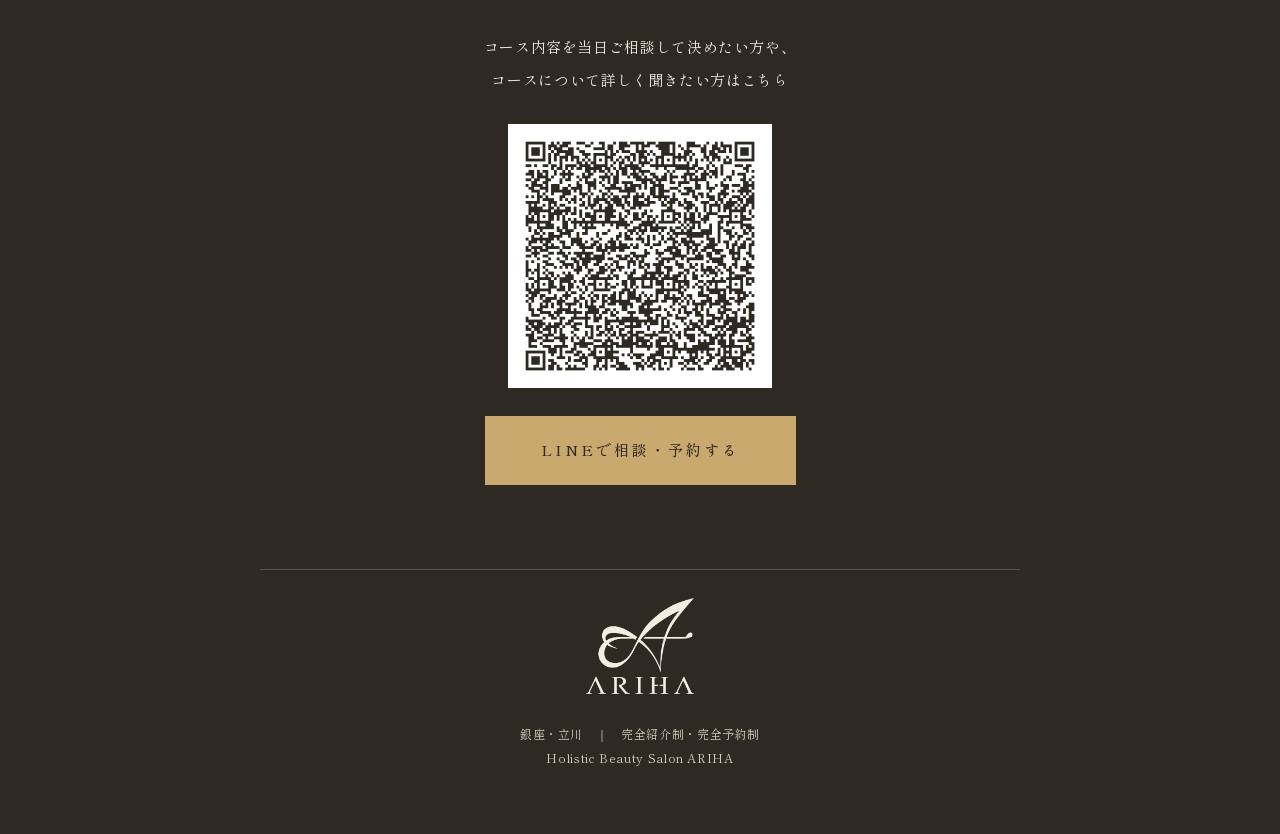
==== commit 5c4a29ed: "Trial LP: add consult-on-the-day booking option Co-Authored-By: Claude Opus 5.5 <noreply@anthropic.c" ====
--- a/trial/index.html
+++ b/trial/index.html
@@ -229,6 +229,13 @@
 <a href="https://line.me/R/oaMessage/%40oql6655u/?%E3%80%90%E3%83%88%E3%83%A9%E3%82%A4%E3%82%A2%E3%83%AB%E4%BA%88%E7%B4%84%E5%B8%8C%E6%9C%9B%E3%80%91%0A%E2%91%A0%E3%82%B3%E3%83%BC%E3%82%B9%EF%BC%9A%E3%82%88%E3%82%82%E3%81%8E%E8%92%B8%E3%81%97%EF%BC%8B%E3%83%98%E3%83%83%E3%83%89%E3%82%B9%E3%83%91%0A%E2%91%A1%E5%B9%B3%E6%97%A5%EF%BC%8F%E5%9C%9F%E6%97%A5%EF%BC%9A%0A%E2%91%A2%E5%8D%88%E5%89%8D%EF%BC%8F%E5%8D%88%E5%BE%8C%EF%BC%8F%E3%81%A9%E3%81%A1%E3%82%89%E3%82%82%E5%8F%AF%EF%BC%9A%0A%E2%91%A3NG%E3%81%AA%E3%81%8A%E6%97%A5%E3%81%AB%E3%81%A1%E3%83%BB%E6%9B%9C%E6%97%A5%EF%BC%8F%E7%89%B9%E3%81%AB%E7%84%A1%E3%81%97%EF%BC%9A" style="background: #8A6A3B; color: #FFFFFF; text-decoration: none; font-size: 14px; letter-spacing: 0.16em; padding: 16px 36px; min-height: 44px; box-sizing: border-box; display: inline-flex; align-items: center">このコースを予約</a>
 </div>
 </div>
+<div style="width: 100%; background: #FFFFFF; border: 1px solid #C9A96E; padding: 36px 28px; box-sizing: border-box; display: flex; flex-direction: column; align-items: center; gap: 14px; text-align: center">
+<p style="margin: 0; font-family: 'Playfair Display', serif; font-style: italic; font-size: 18px; letter-spacing: 0.2em; color: #8A6A3B">Consultation</p>
+<h3 style="margin: 0; font-family: 'Shippori Mincho', serif; font-weight: 500; font-size: 20px; line-height: 1.7; color: #2E2922">ケア内容は当日ご相談して決めたい方</h3>
+<p style="margin: 0; font-size: 14px; line-height: 2">よもぎ蒸しに組み合わせるケアは、当日のお身体やお肌の状態を見ながら<br>カウンセリングでご一緒に決めることもできます。</p>
+<p style="margin: 0; font-family: 'Shippori Mincho', serif; font-size: 28px; color: #8A6A3B">9,900<span style="font-size: 14px">円（税込）</span></p>
+<a href="https://line.me/R/oaMessage/%40oql6655u/?%E3%80%90%E3%83%88%E3%83%A9%E3%82%A4%E3%82%A2%E3%83%AB%E4%BA%88%E7%B4%84%E5%B8%8C%E6%9C%9B%E3%80%91%0A%E2%91%A0%E3%82%B3%E3%83%BC%E3%82%B9%EF%BC%9A%E3%82%88%E3%82%82%E3%81%8E%E8%92%B8%E3%81%97%EF%BC%8B%E5%BD%93%E6%97%A5%E7%9B%B8%E8%AB%87%E3%81%97%E3%81%A6%E6%B1%BA%E3%82%81%E3%81%9F%E3%81%84%0A%E2%91%A1%E5%B9%B3%E6%97%A5%EF%BC%8F%E5%9C%9F%E6%97%A5%EF%BC%9A%0A%E2%91%A2%E5%8D%88%E5%89%8D%EF%BC%8F%E5%8D%88%E5%BE%8C%EF%BC%8F%E3%81%A9%E3%81%A1%E3%82%89%E3%82%82%E5%8F%AF%EF%BC%9A%0A%E2%91%A3NG%E3%81%AA%E3%81%8A%E6%97%A5%E3%81%AB%E3%81%A1%E3%83%BB%E6%9B%9C%E6%97%A5%EF%BC%8F%E7%89%B9%E3%81%AB%E7%84%A1%E3%81%97%EF%BC%9A" style="background: #8A6A3B; color: #FFFFFF; text-decoration: none; font-size: 14px; letter-spacing: 0.16em; padding: 16px 36px; min-height: 44px; box-sizing: border-box; display: inline-flex; align-items: center">当日相談で予約する</a>
+</div>
 <p style="margin: 0; font-size: 13px; color: #6B6155; text-align: center">※ はじめての方限定・おひとり様1回限り　※ 月10名様限定</p>
 <p style="margin: 0; font-size: 14px; text-align: center; line-height: 2">「このコースを予約」を押すとLINEが開きます。<br>②〜④をご記入のうえ送信してください。<br>2日以内に候補日時をお送りいたします。</p>
 </div>
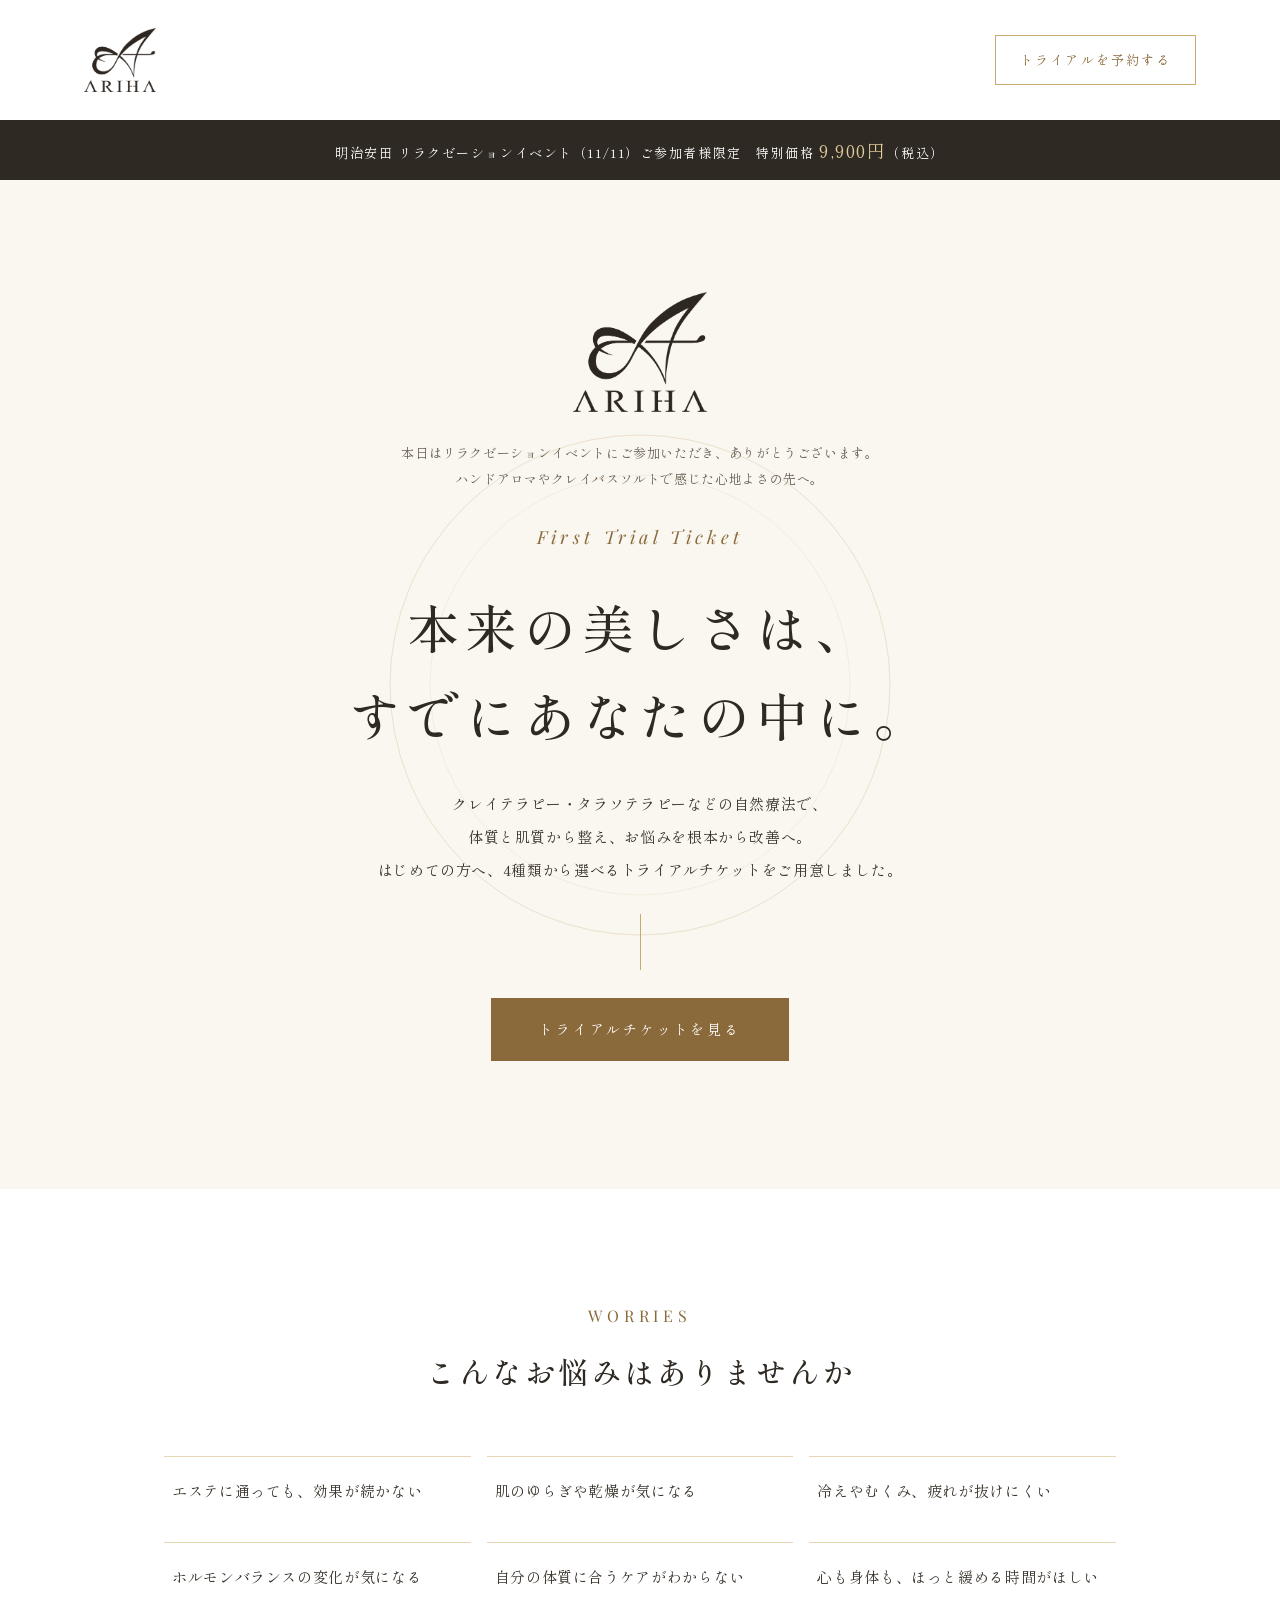
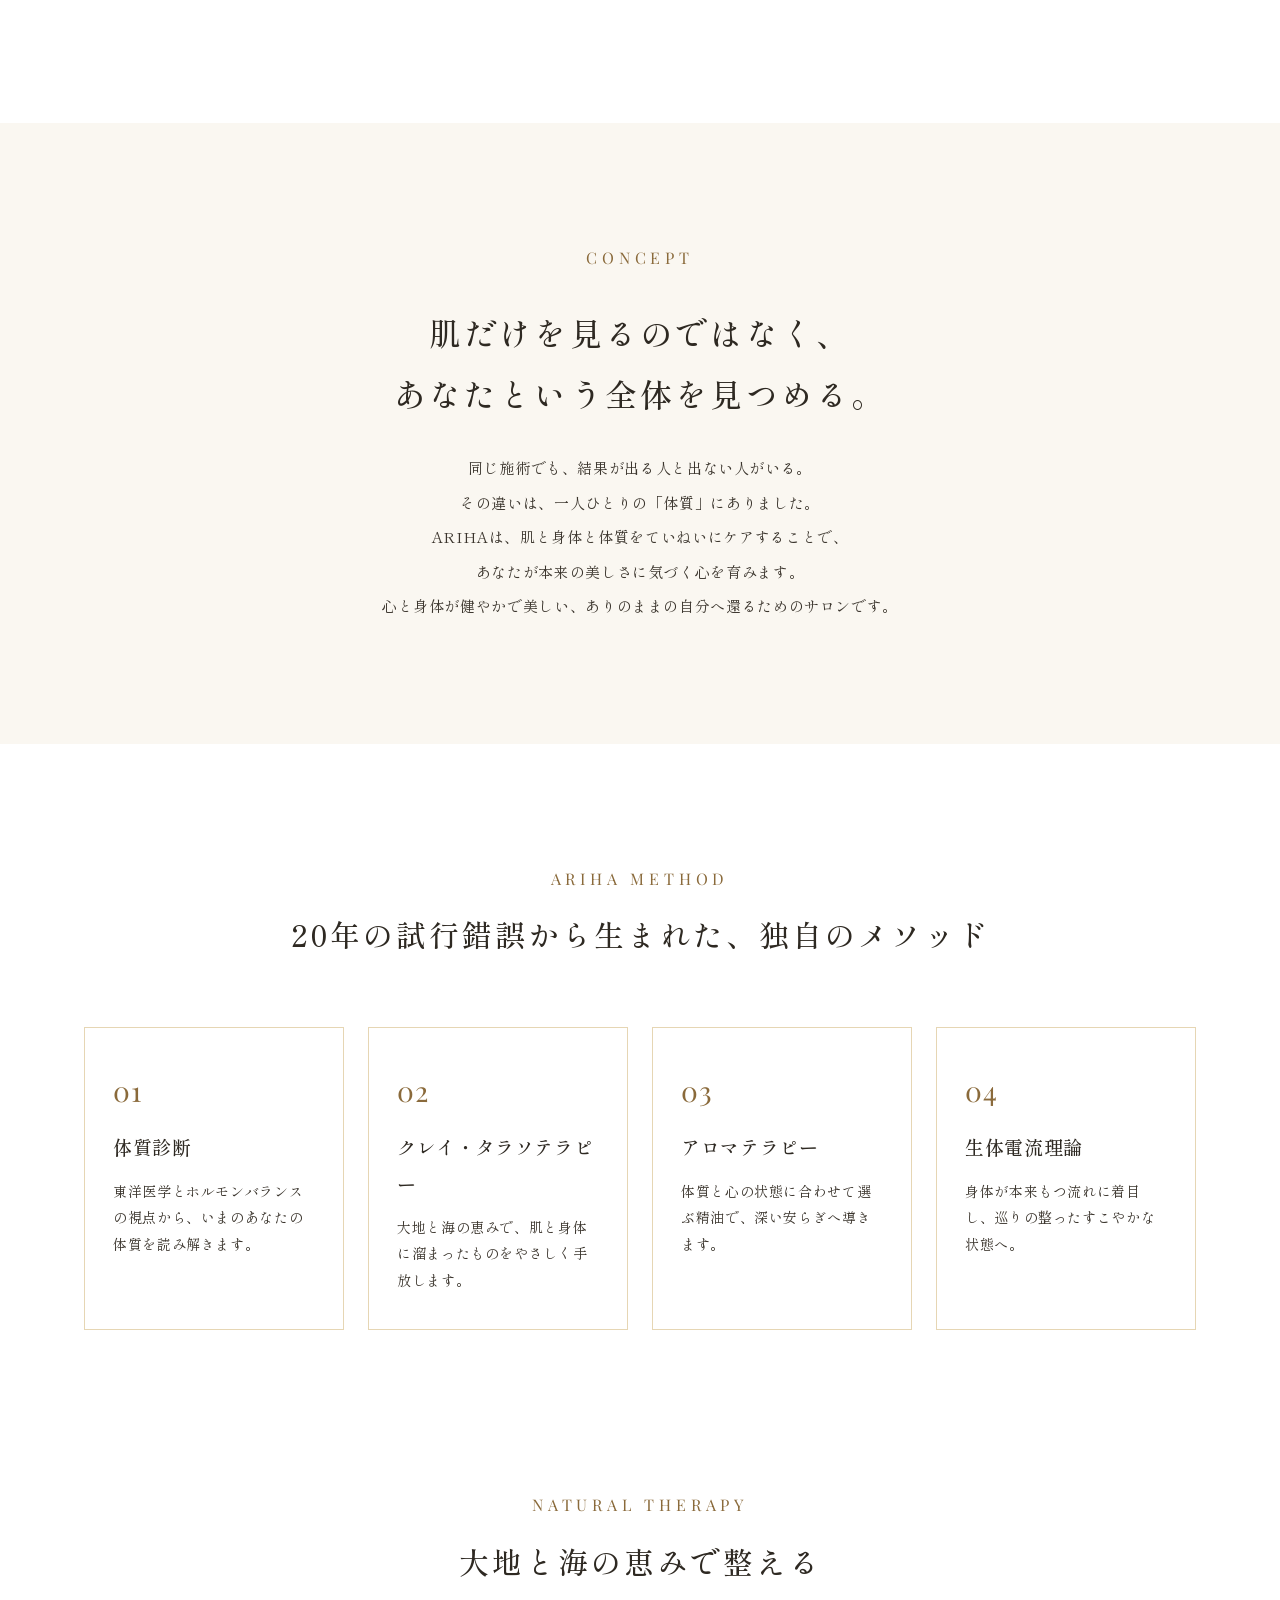
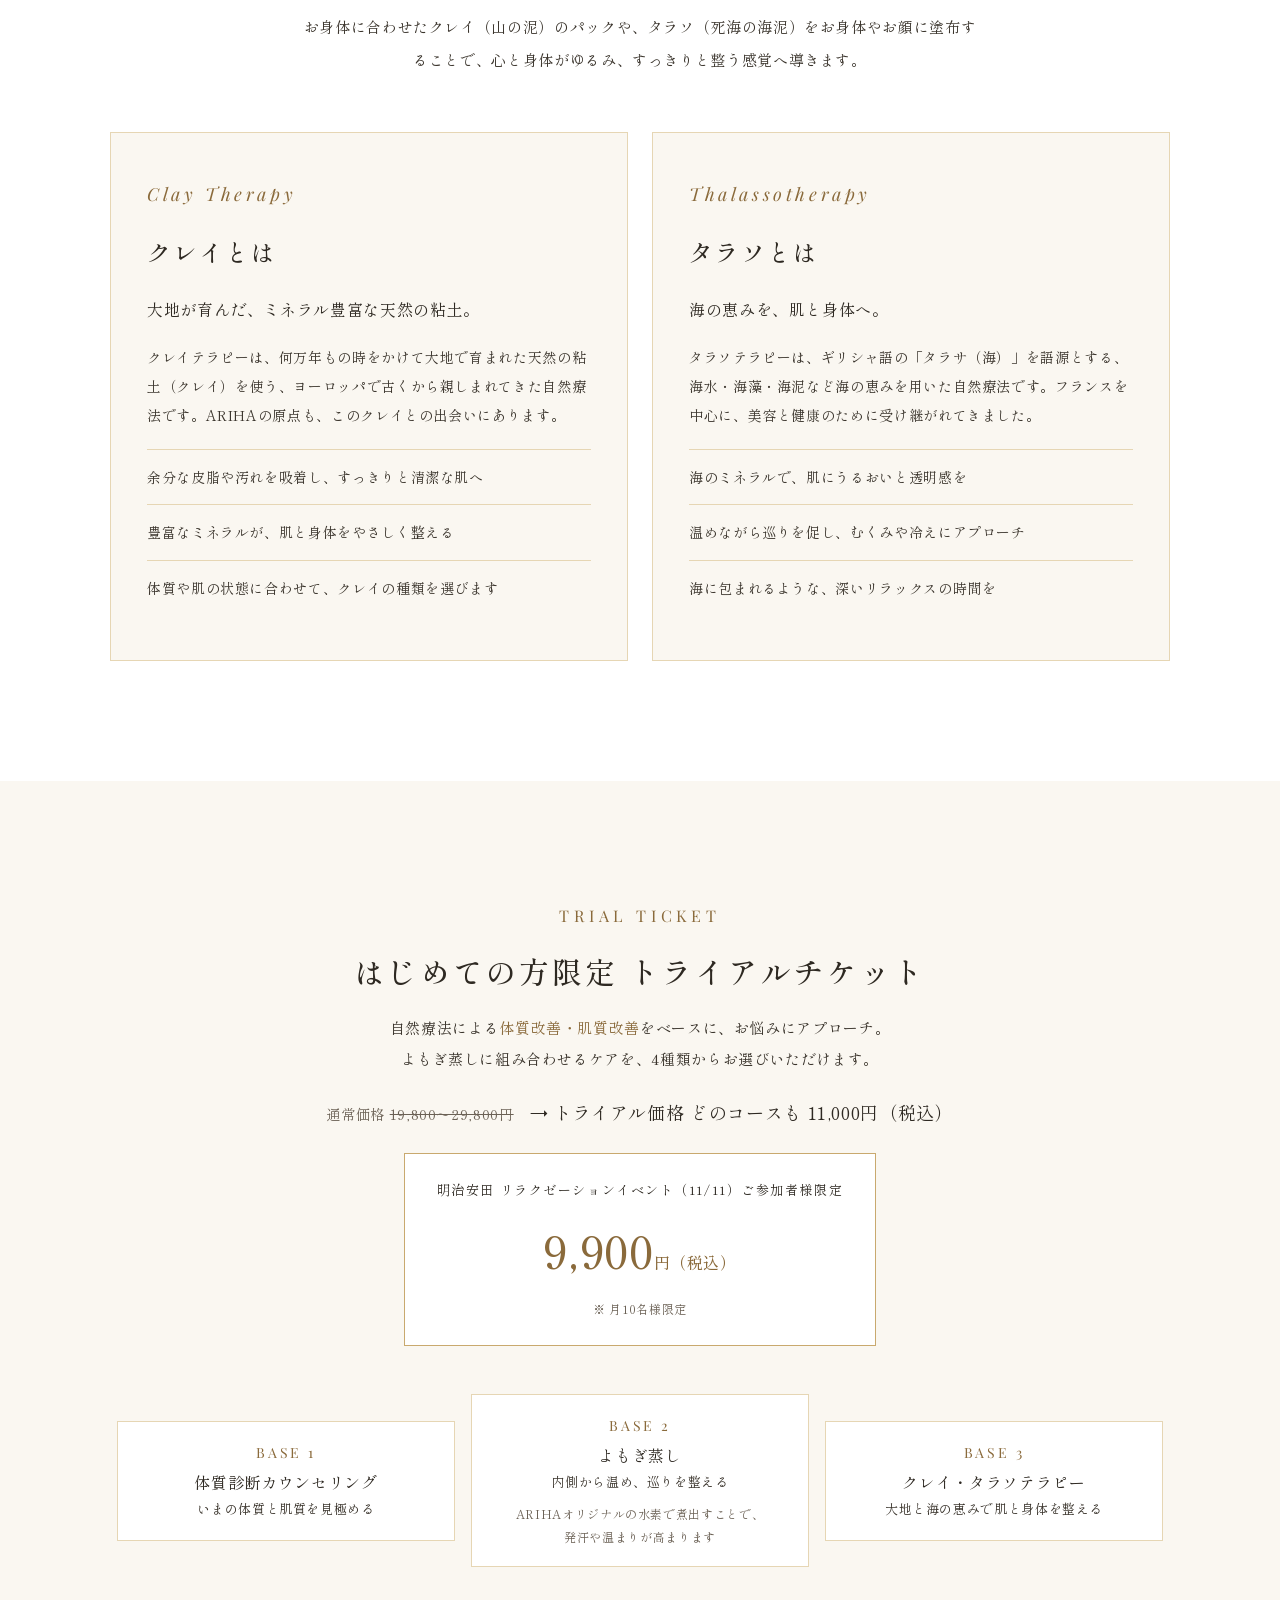
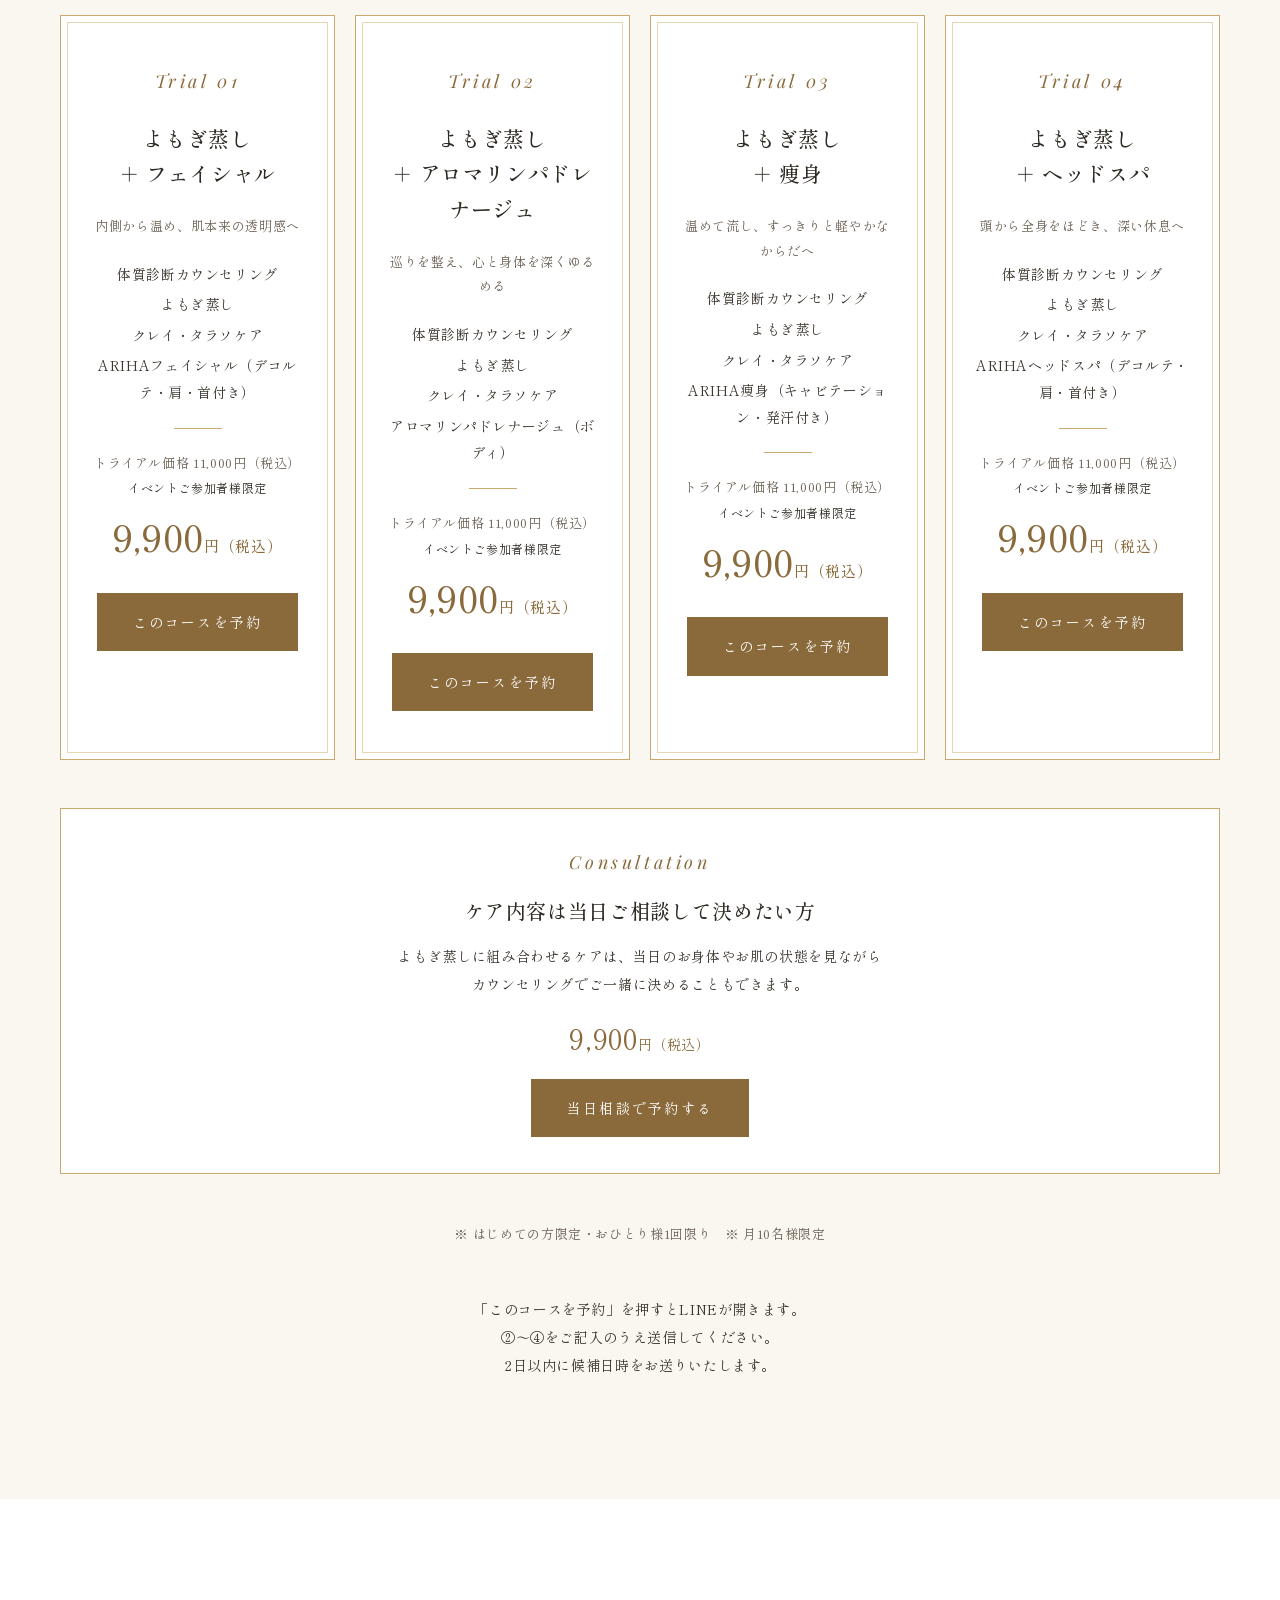
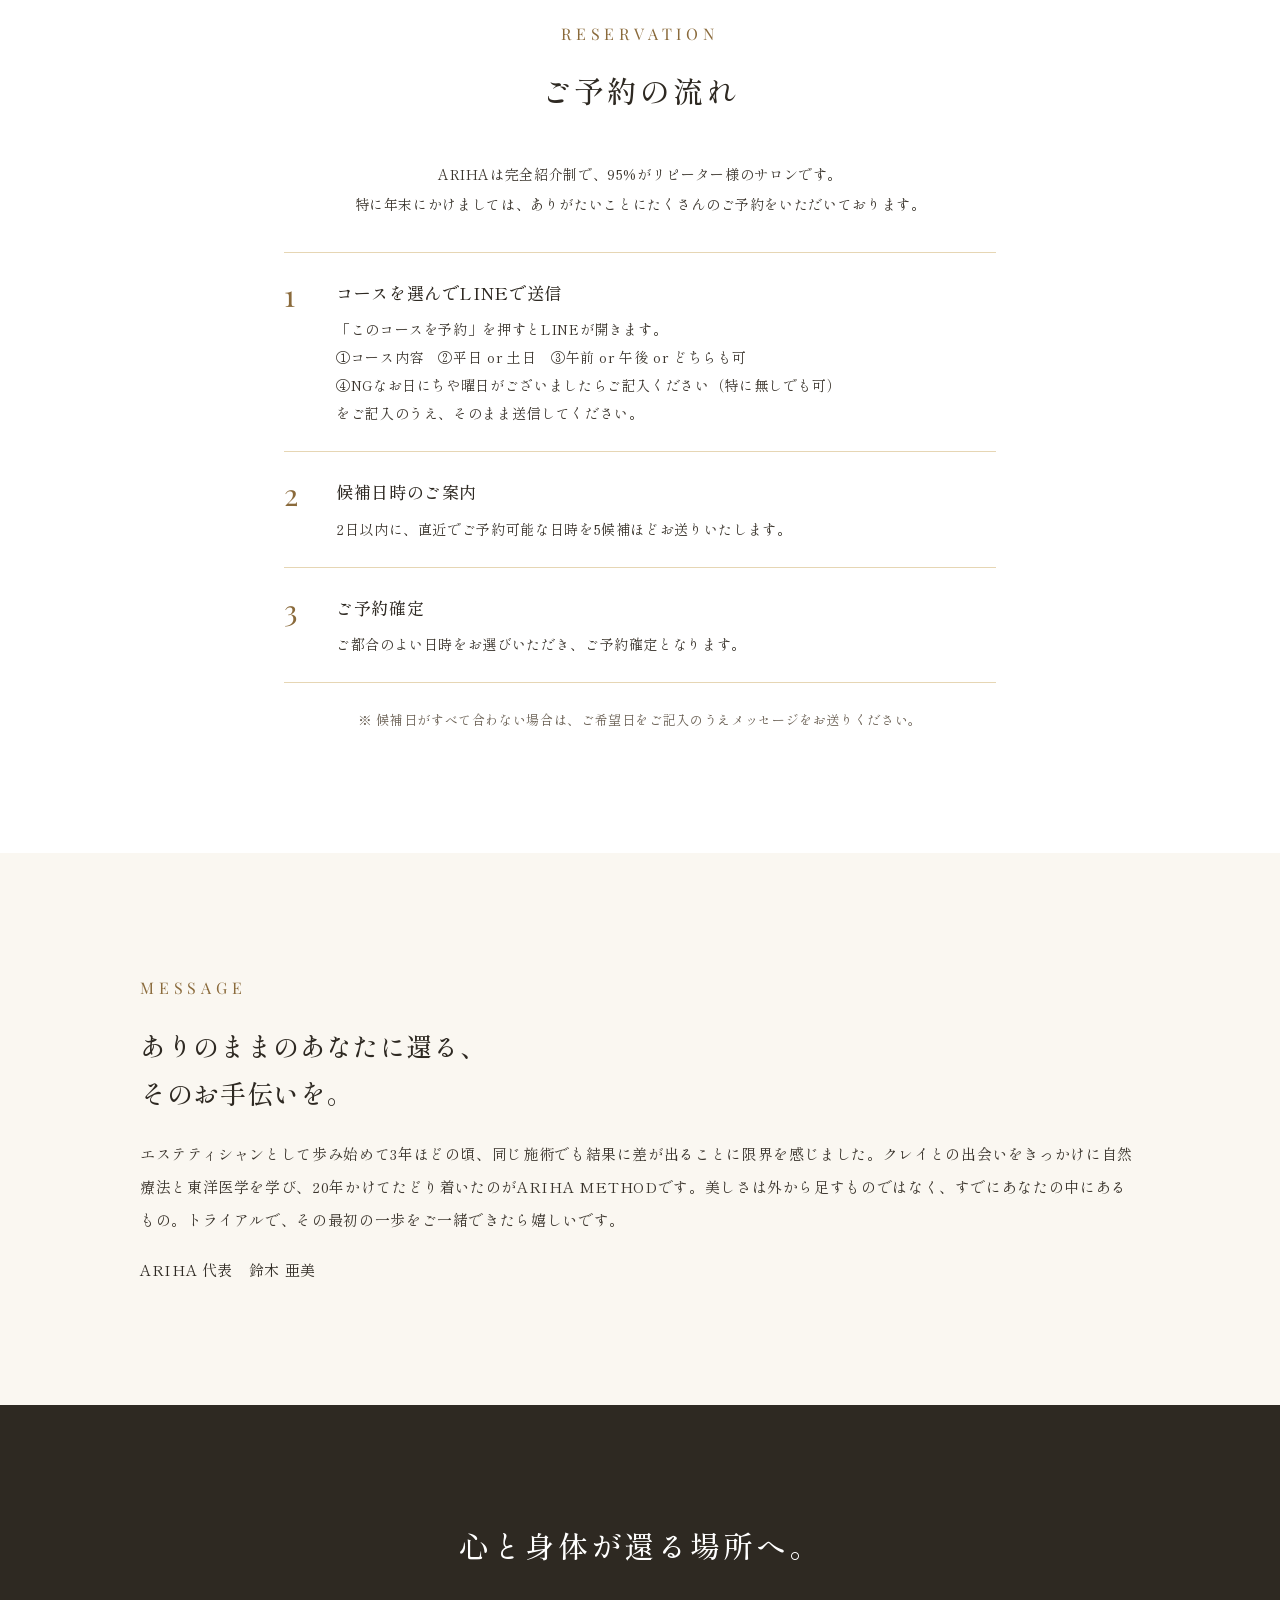
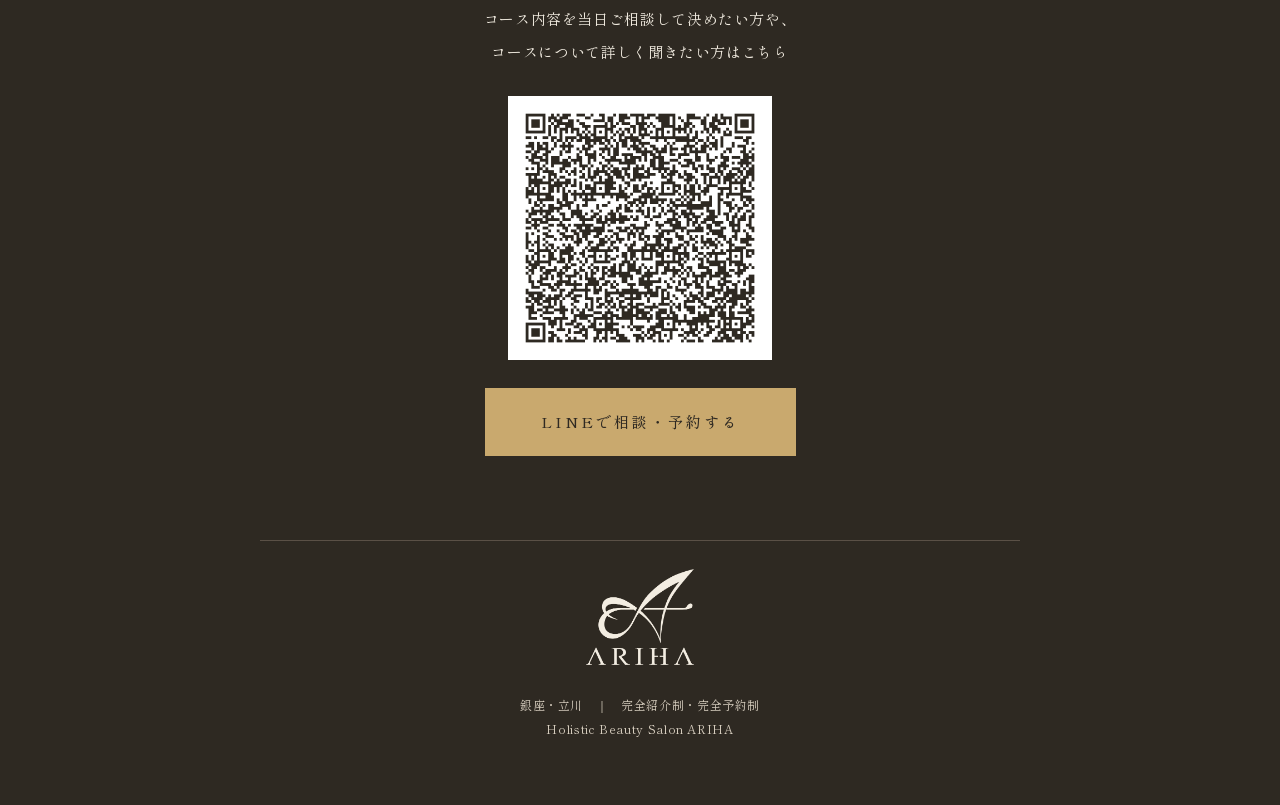
==== commit 00d1cb4c: "Trial LP: reword skin worry Co-Authored-By: Claude Opus 5.5 <noreply@anthropic.com> Claude-Session: " ====
--- a/trial/index.html
+++ b/trial/index.html
@@ -51,7 +51,7 @@
 </div>
 <div style="display: grid; grid-template-columns: repeat(auto-fit, minmax(260px, 1fr)); gap: 16px">
 <div style="border-top: 1px solid #E6D6B4; padding: 20px 8px; font-size: 15px">エステに通っても、効果が続かない</div>
-<div style="border-top: 1px solid #E6D6B4; padding: 20px 8px; font-size: 15px">肌のゆらぎや乾燥を、年齢のせいにしている</div>
+<div style="border-top: 1px solid #E6D6B4; padding: 20px 8px; font-size: 15px">肌のゆらぎや乾燥が気になる</div>
 <div style="border-top: 1px solid #E6D6B4; padding: 20px 8px; font-size: 15px">冷えやむくみ、疲れが抜けにくい</div>
 <div style="border-top: 1px solid #E6D6B4; padding: 20px 8px; font-size: 15px">ホルモンバランスの変化が気になる</div>
 <div style="border-top: 1px solid #E6D6B4; padding: 20px 8px; font-size: 15px">自分の体質に合うケアがわからない</div>
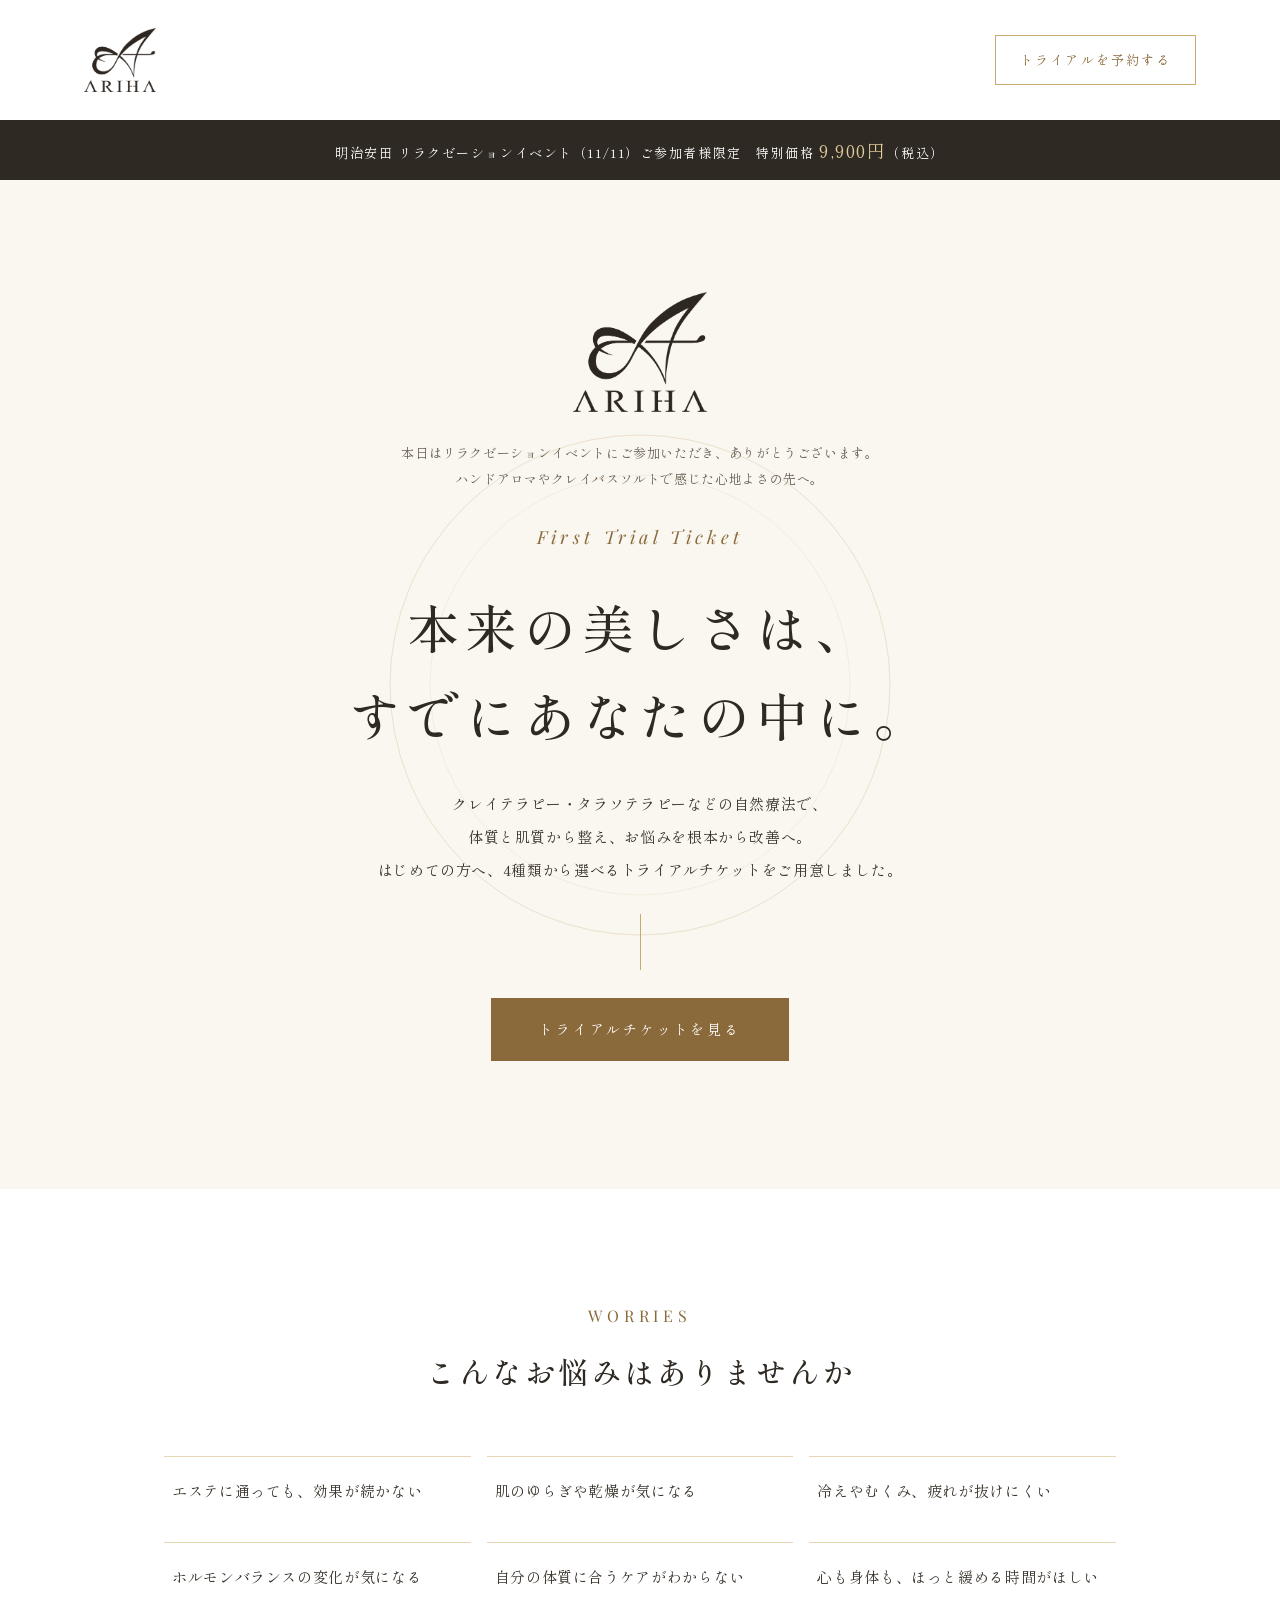
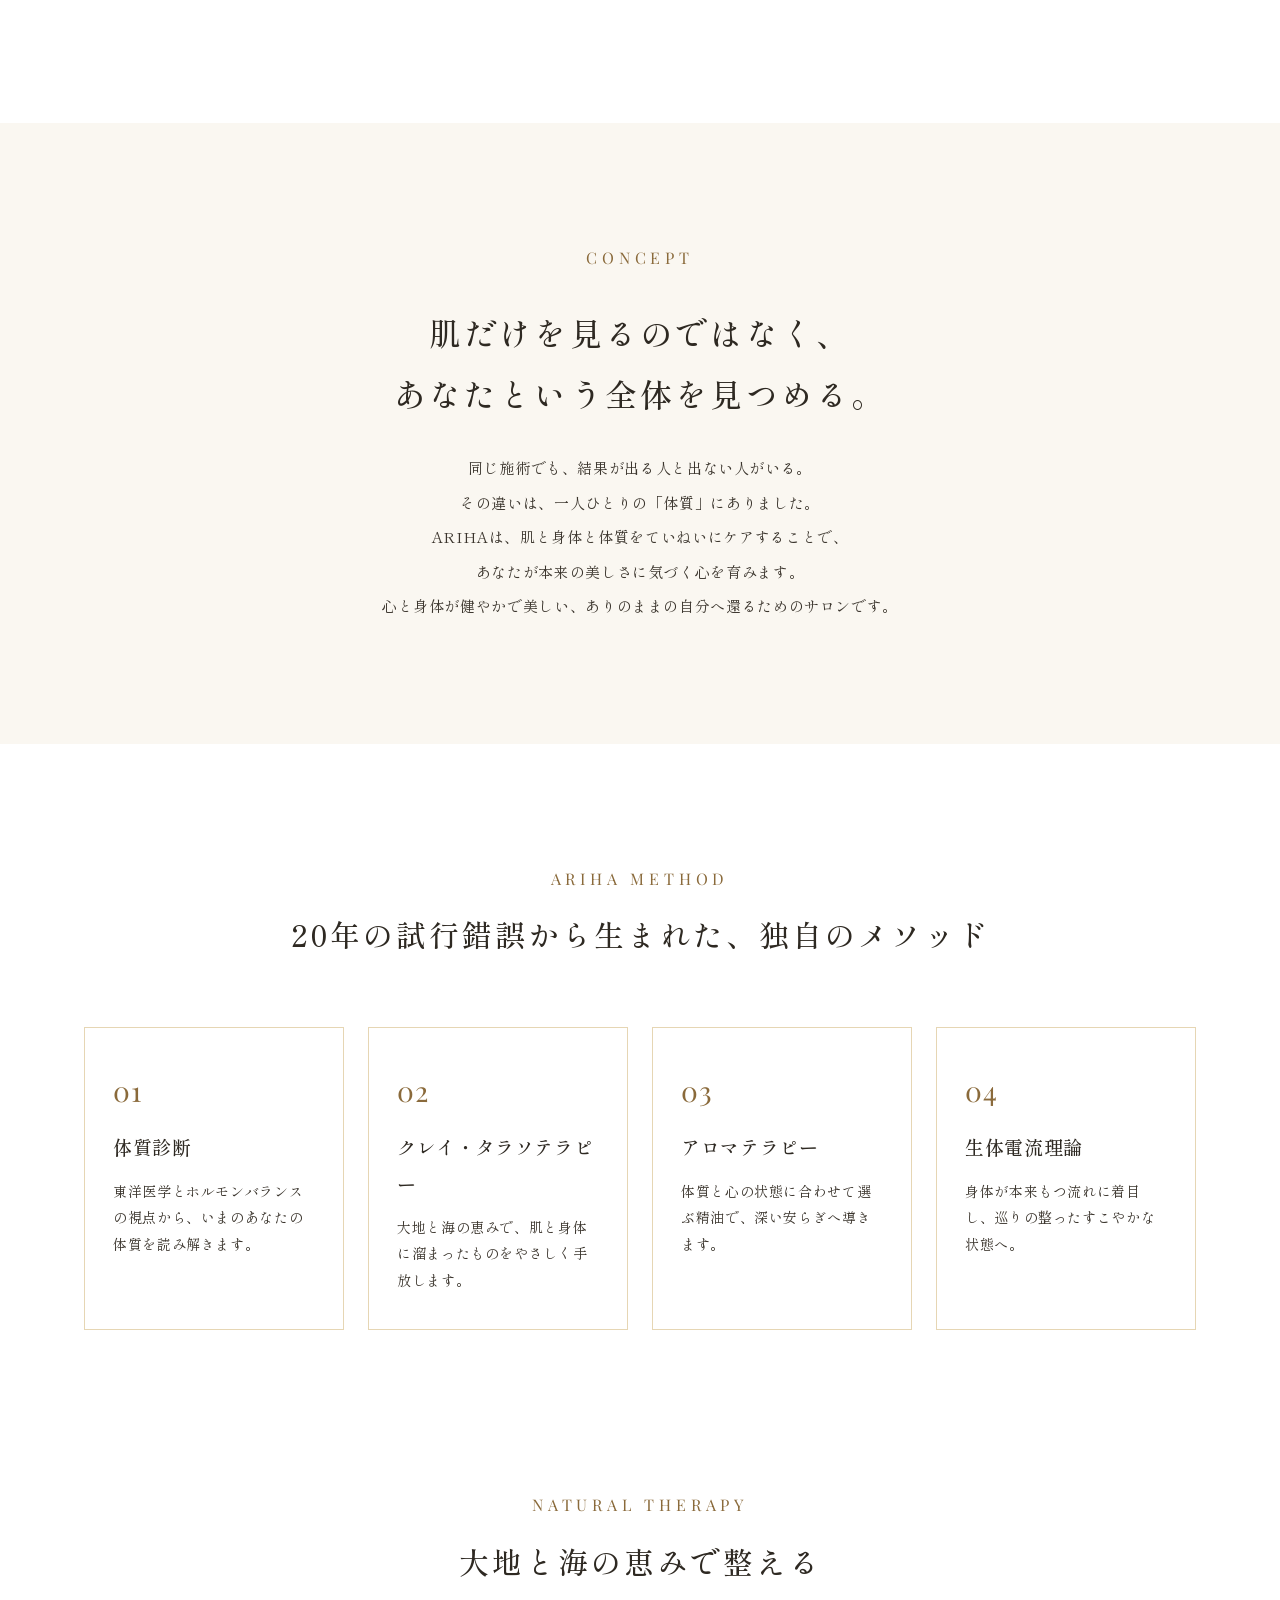
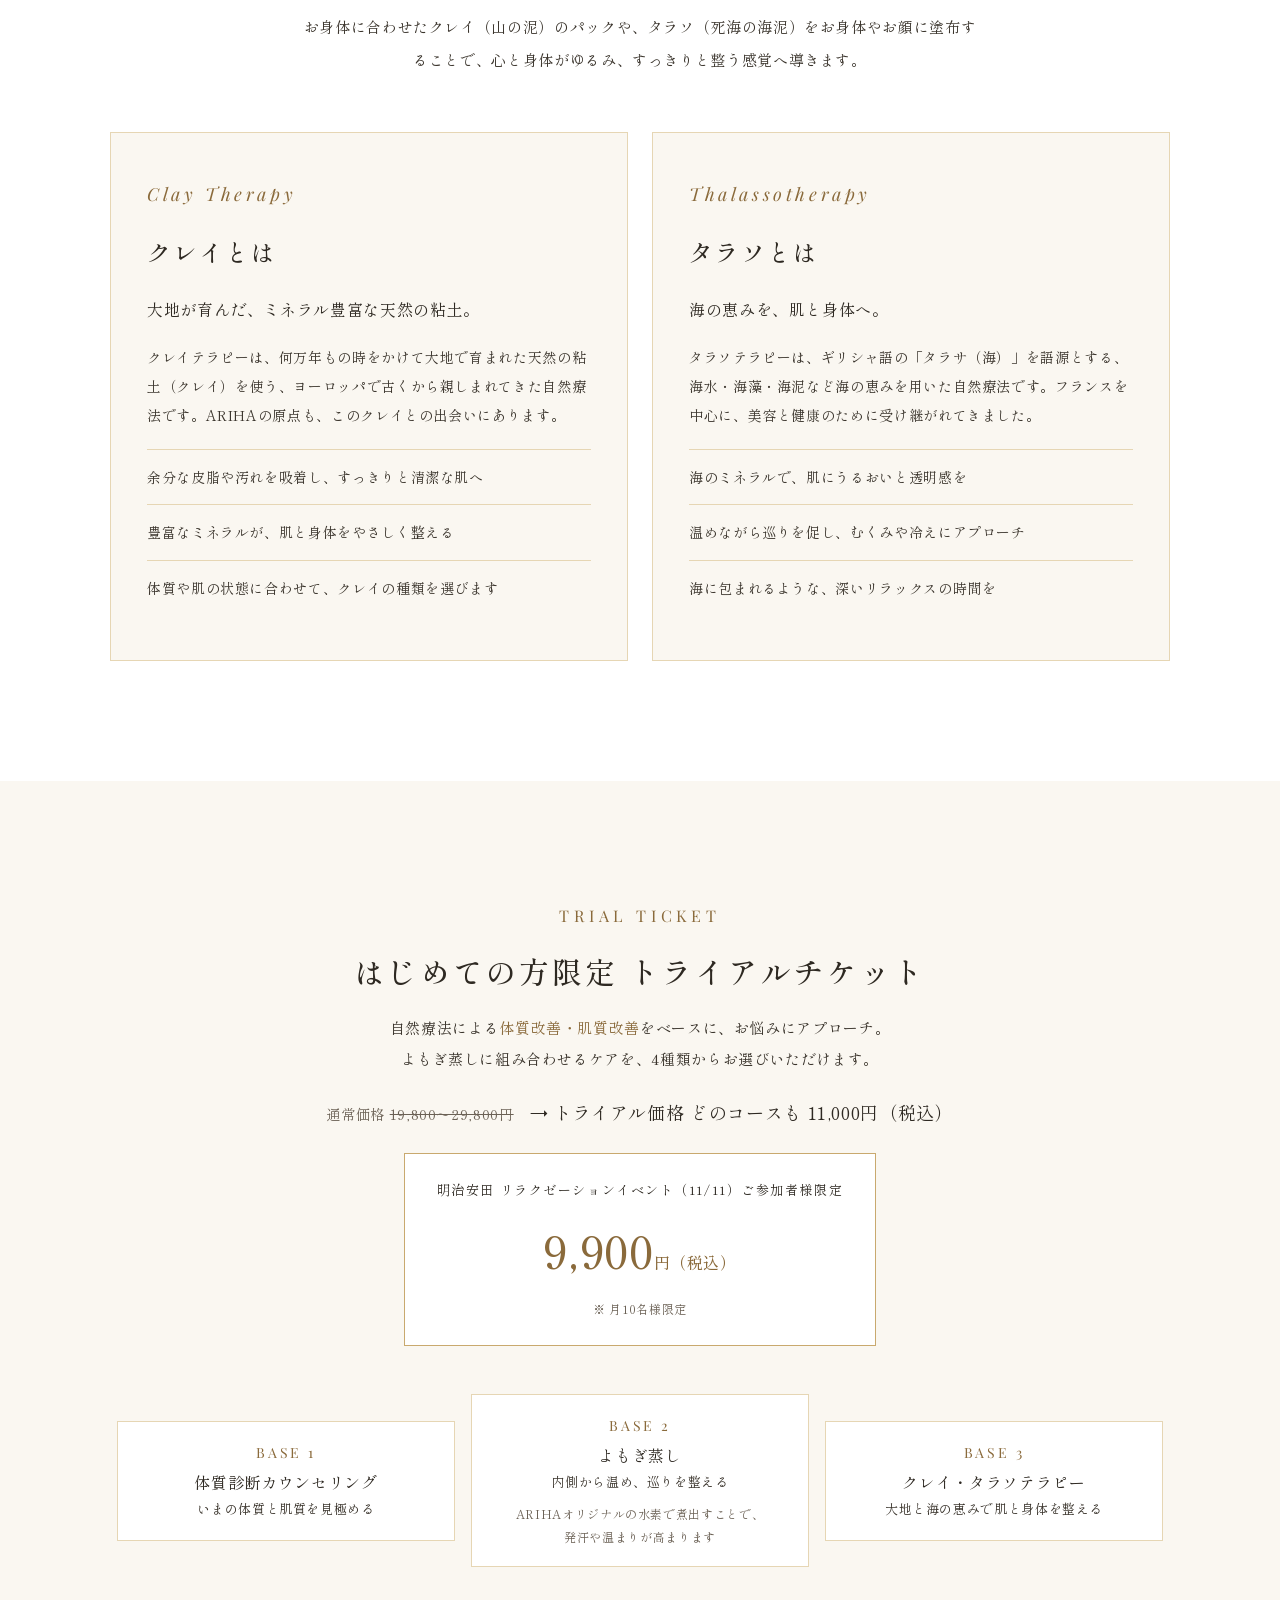
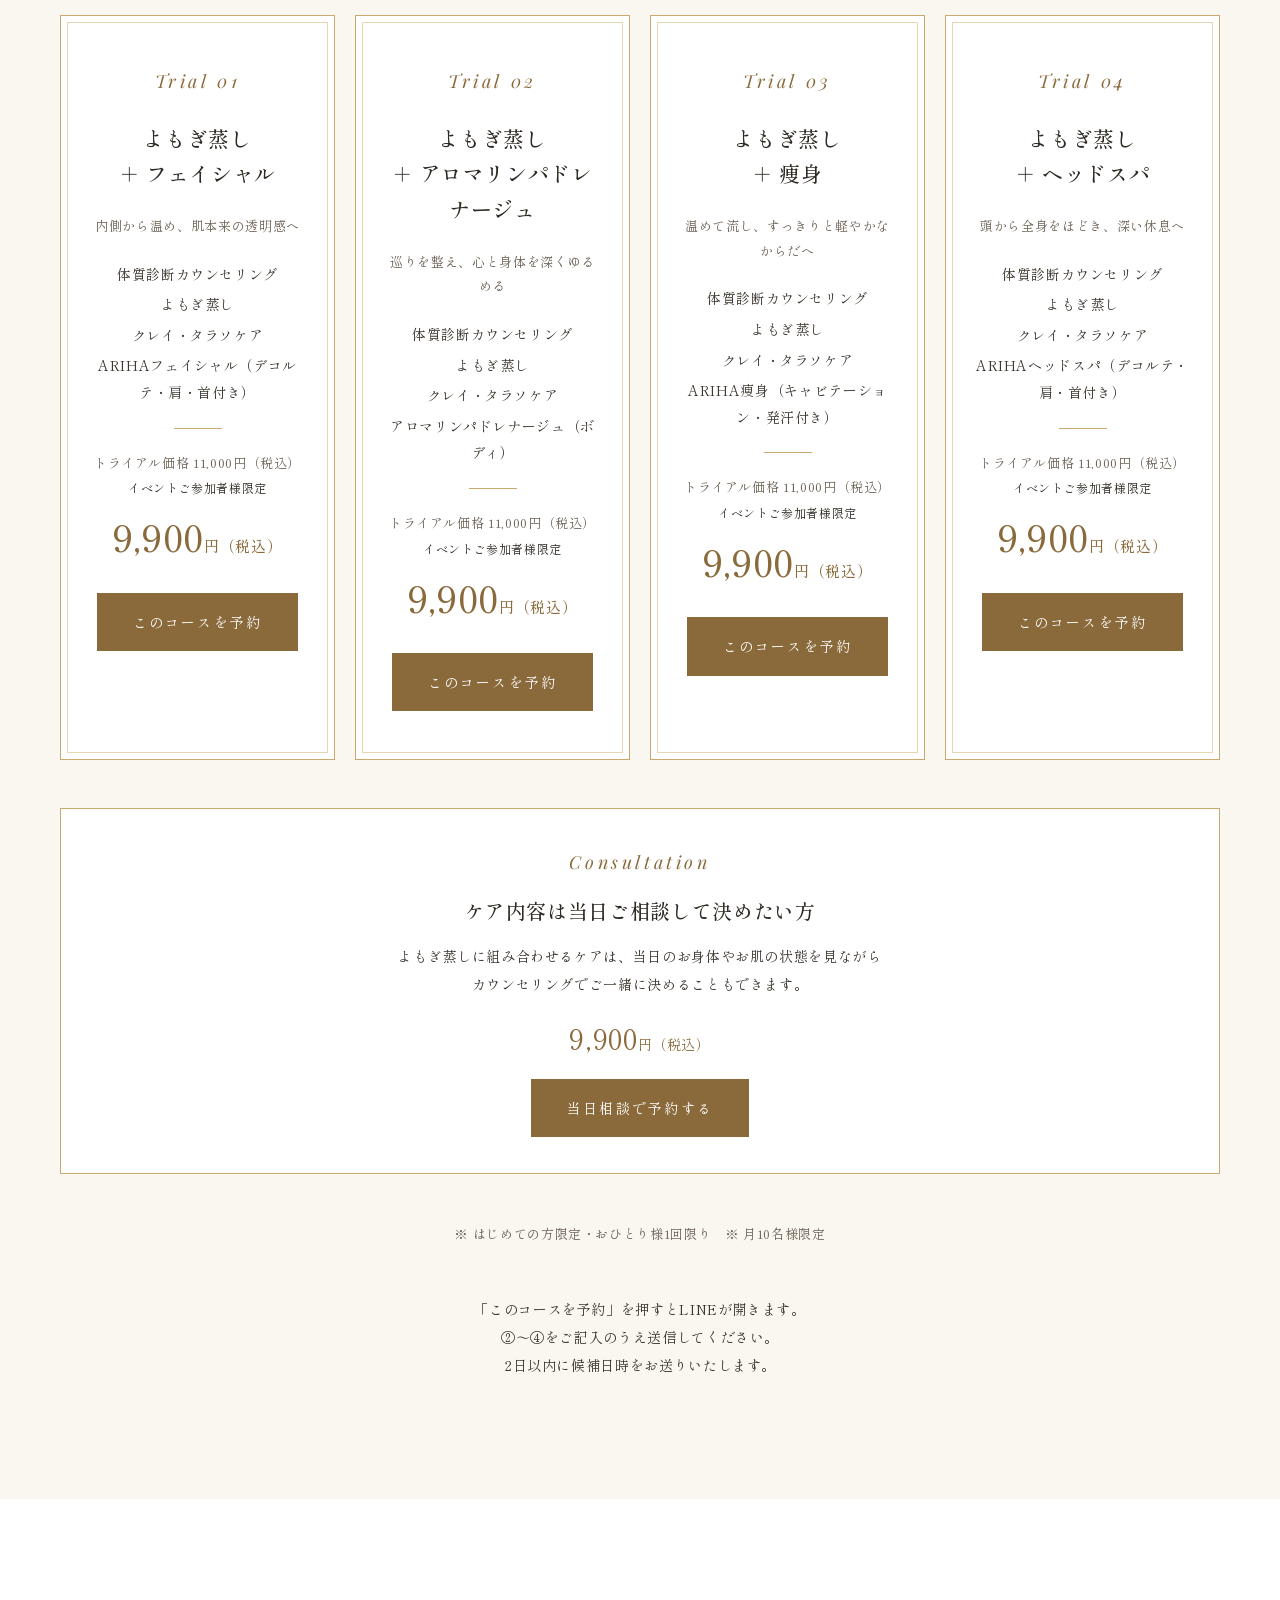
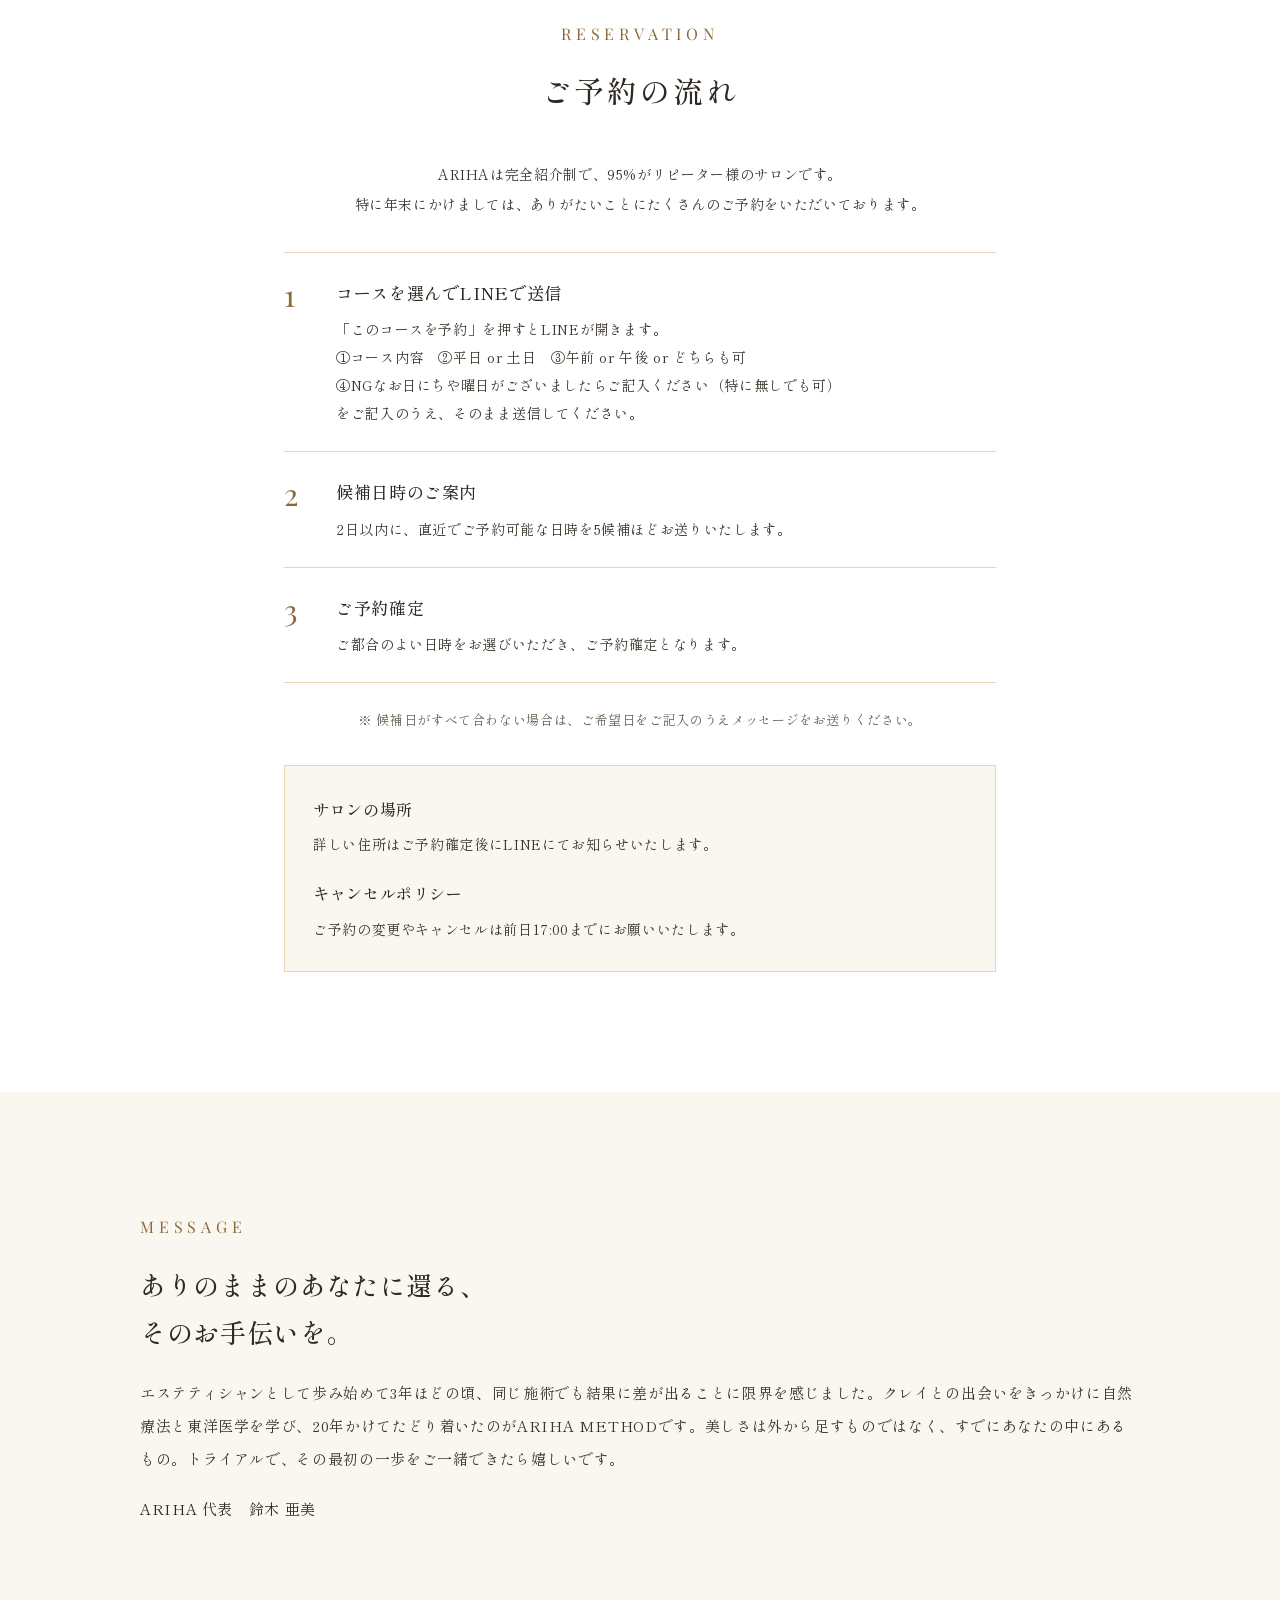
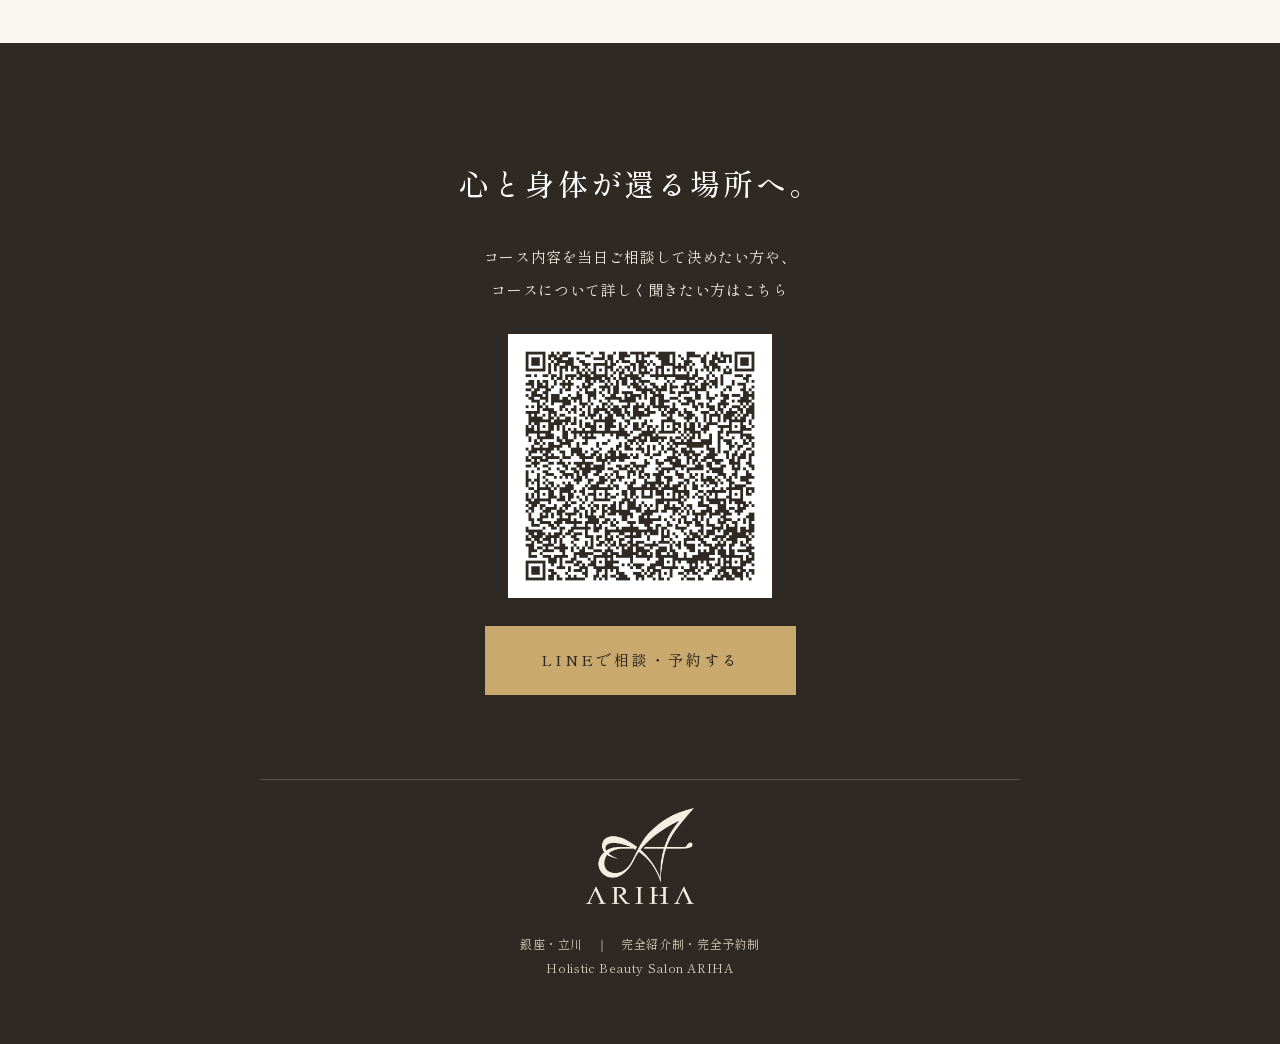
==== commit 5fcc949a: "Trial LP: add address note and cancellation policy Co-Authored-By: Claude Opus 5.5 <noreply@anthropi" ====
--- a/trial/index.html
+++ b/trial/index.html
@@ -263,6 +263,10 @@
 </div>
 </div>
 <p style="margin: 24px 0 0; font-size: 13px; line-height: 2; color: #6B6155; text-align: center">※ 候補日がすべて合わない場合は、ご希望日をご記入のうえメッセージをお送りください。</p>
+<div style="margin-top: 32px; background: #FAF7F1; border: 1px solid #E6D6B4; padding: 28px 28px; display: flex; flex-direction: column; gap: 20px">
+<div style="display: flex; flex-direction: column; gap: 6px"><h3 style="margin: 0; font-family: 'Shippori Mincho', serif; font-weight: 500; font-size: 16px; color: #2E2922">サロンの場所</h3><p style="margin: 0; font-size: 14px; line-height: 2">詳しい住所はご予約確定後にLINEにてお知らせいたします。</p></div>
+<div style="display: flex; flex-direction: column; gap: 6px"><h3 style="margin: 0; font-family: 'Shippori Mincho', serif; font-weight: 500; font-size: 16px; color: #2E2922">キャンセルポリシー</h3><p style="margin: 0; font-size: 14px; line-height: 2">ご予約の変更やキャンセルは前日17:00までにお願いいたします。</p></div>
+</div>
 </section>
 
 <!-- Founder -->
